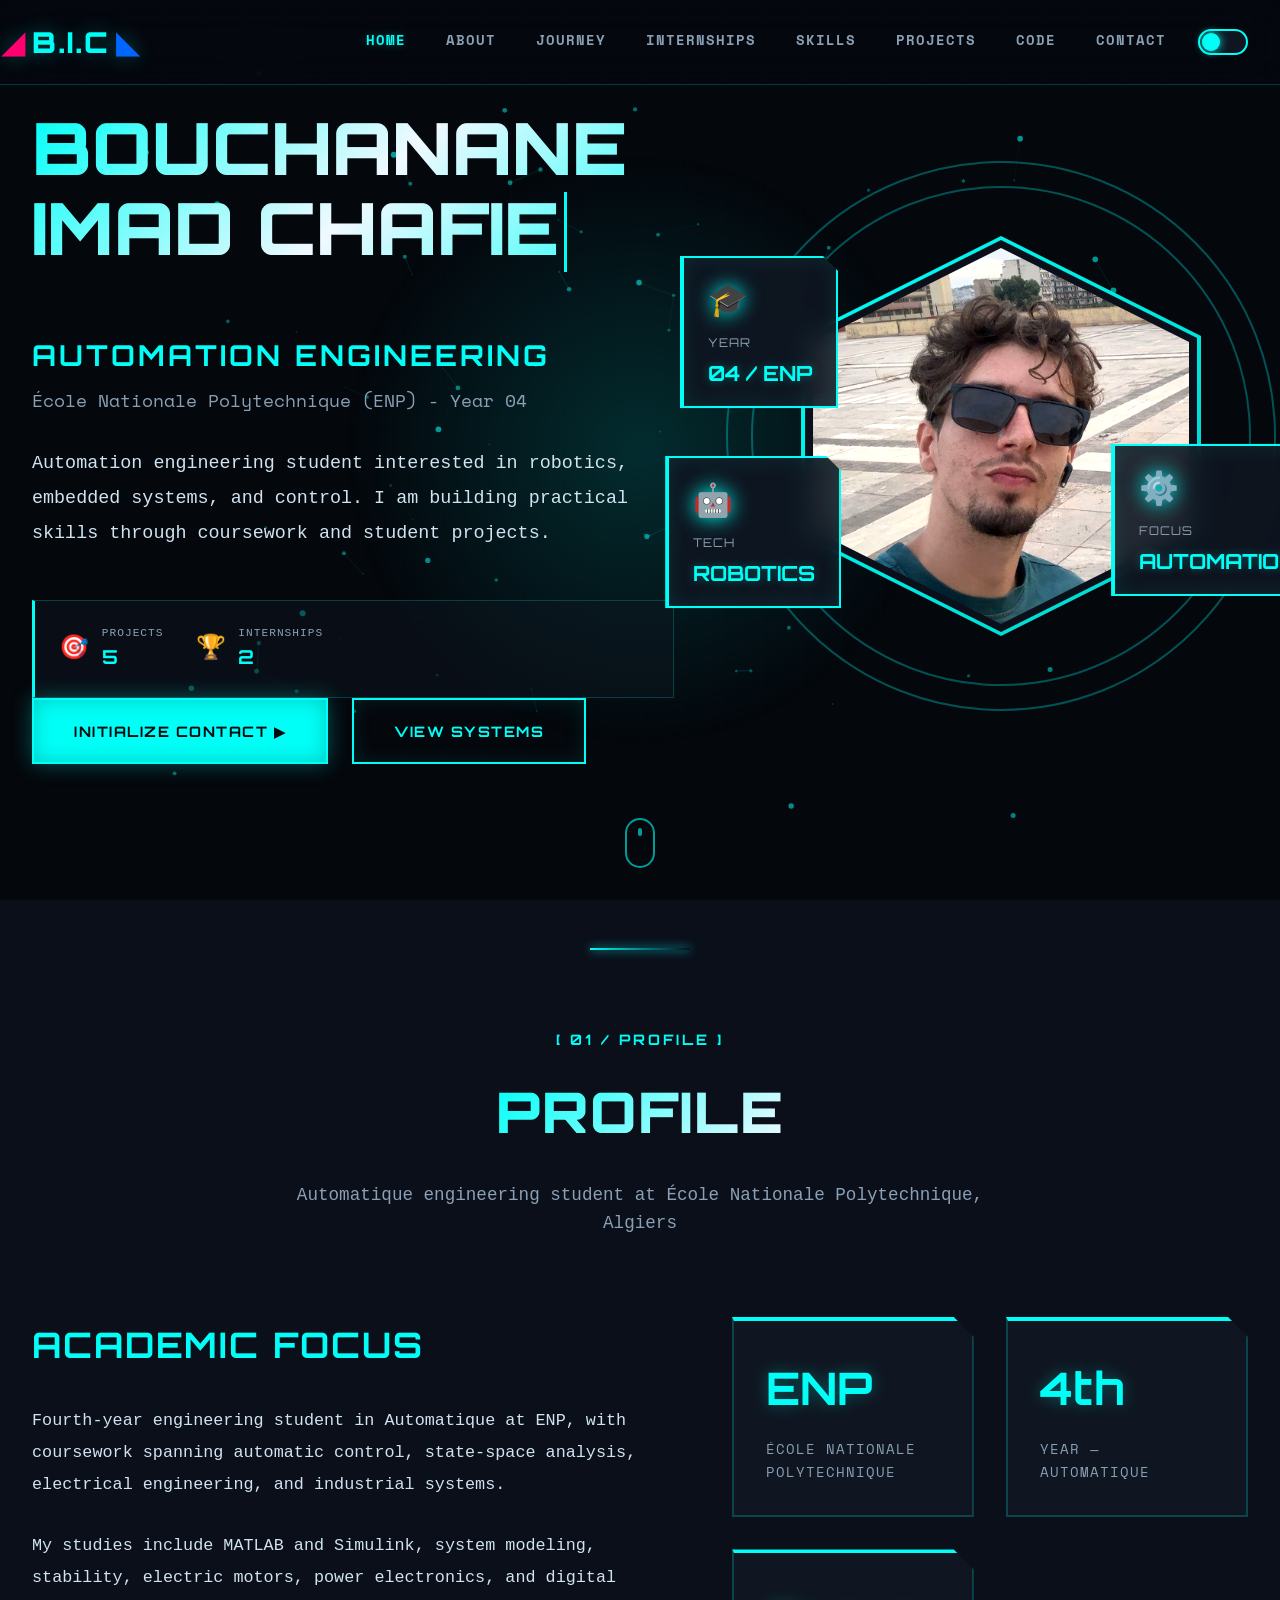
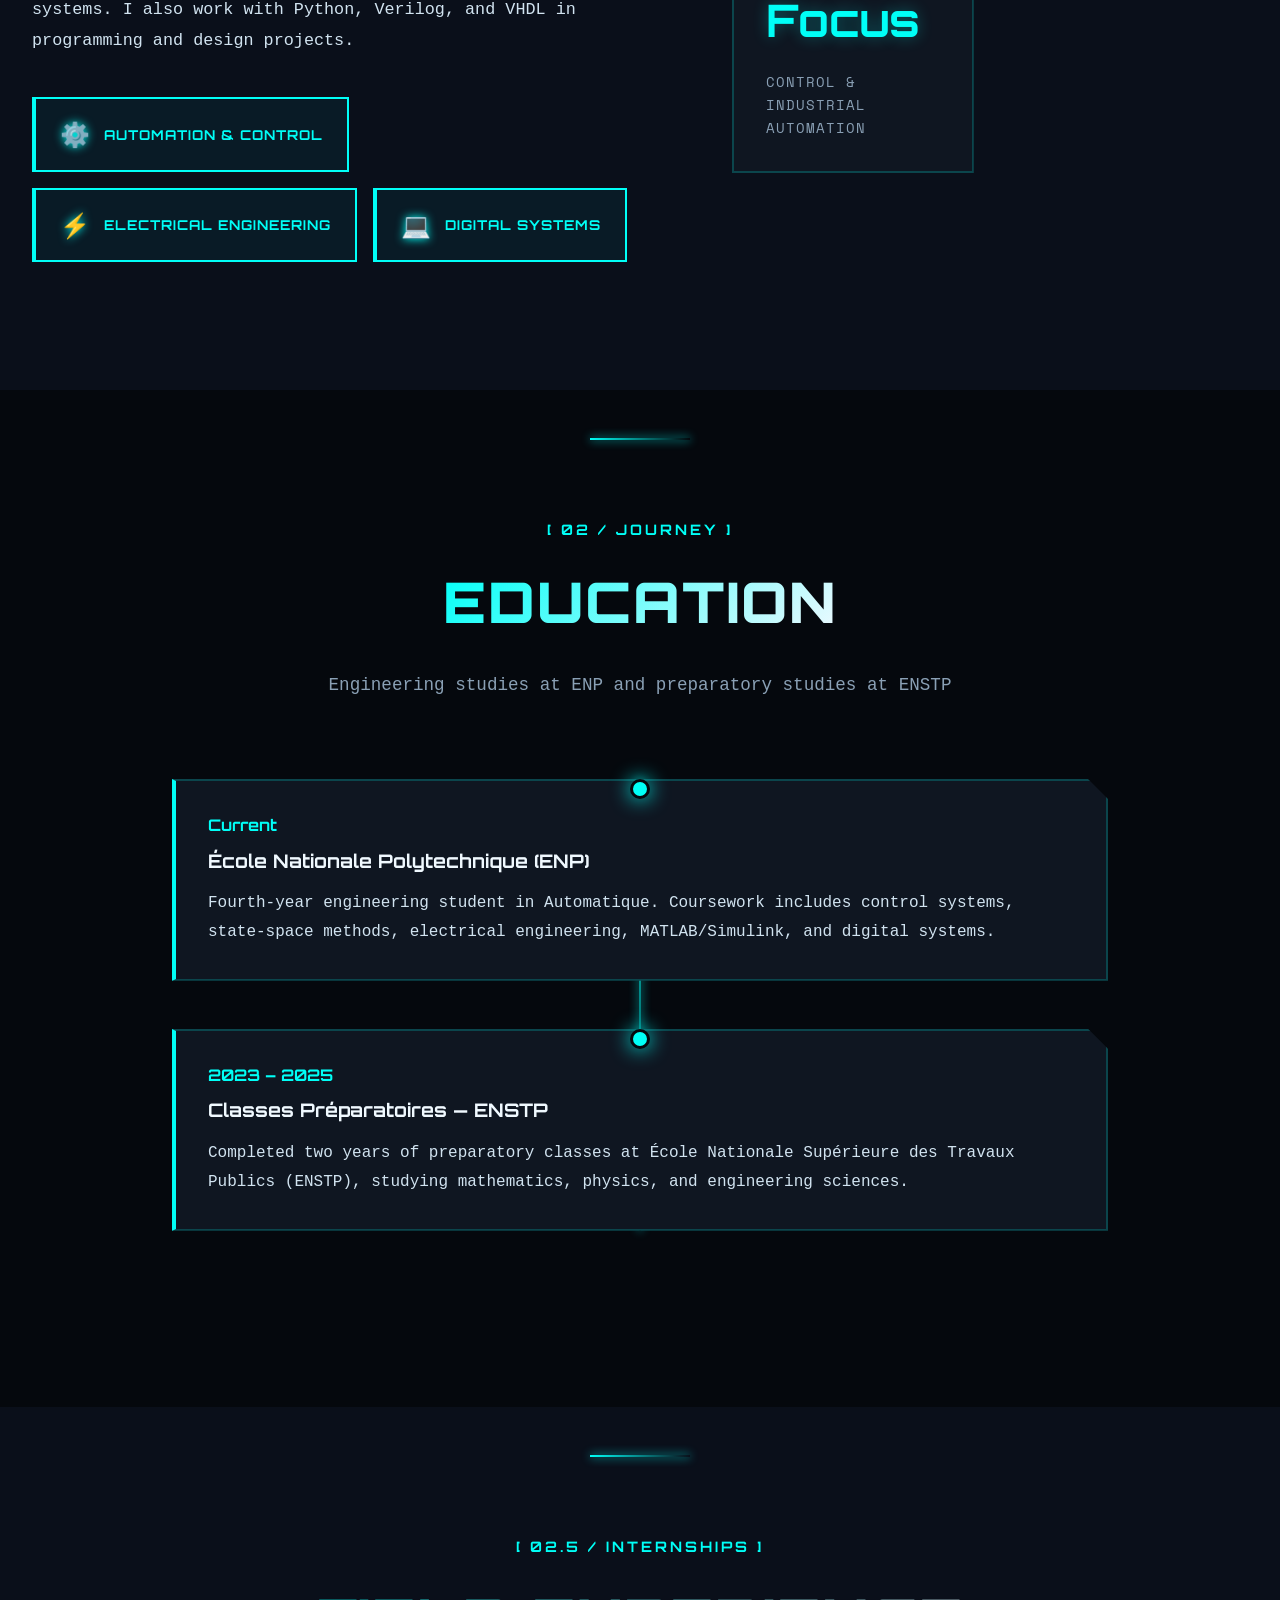
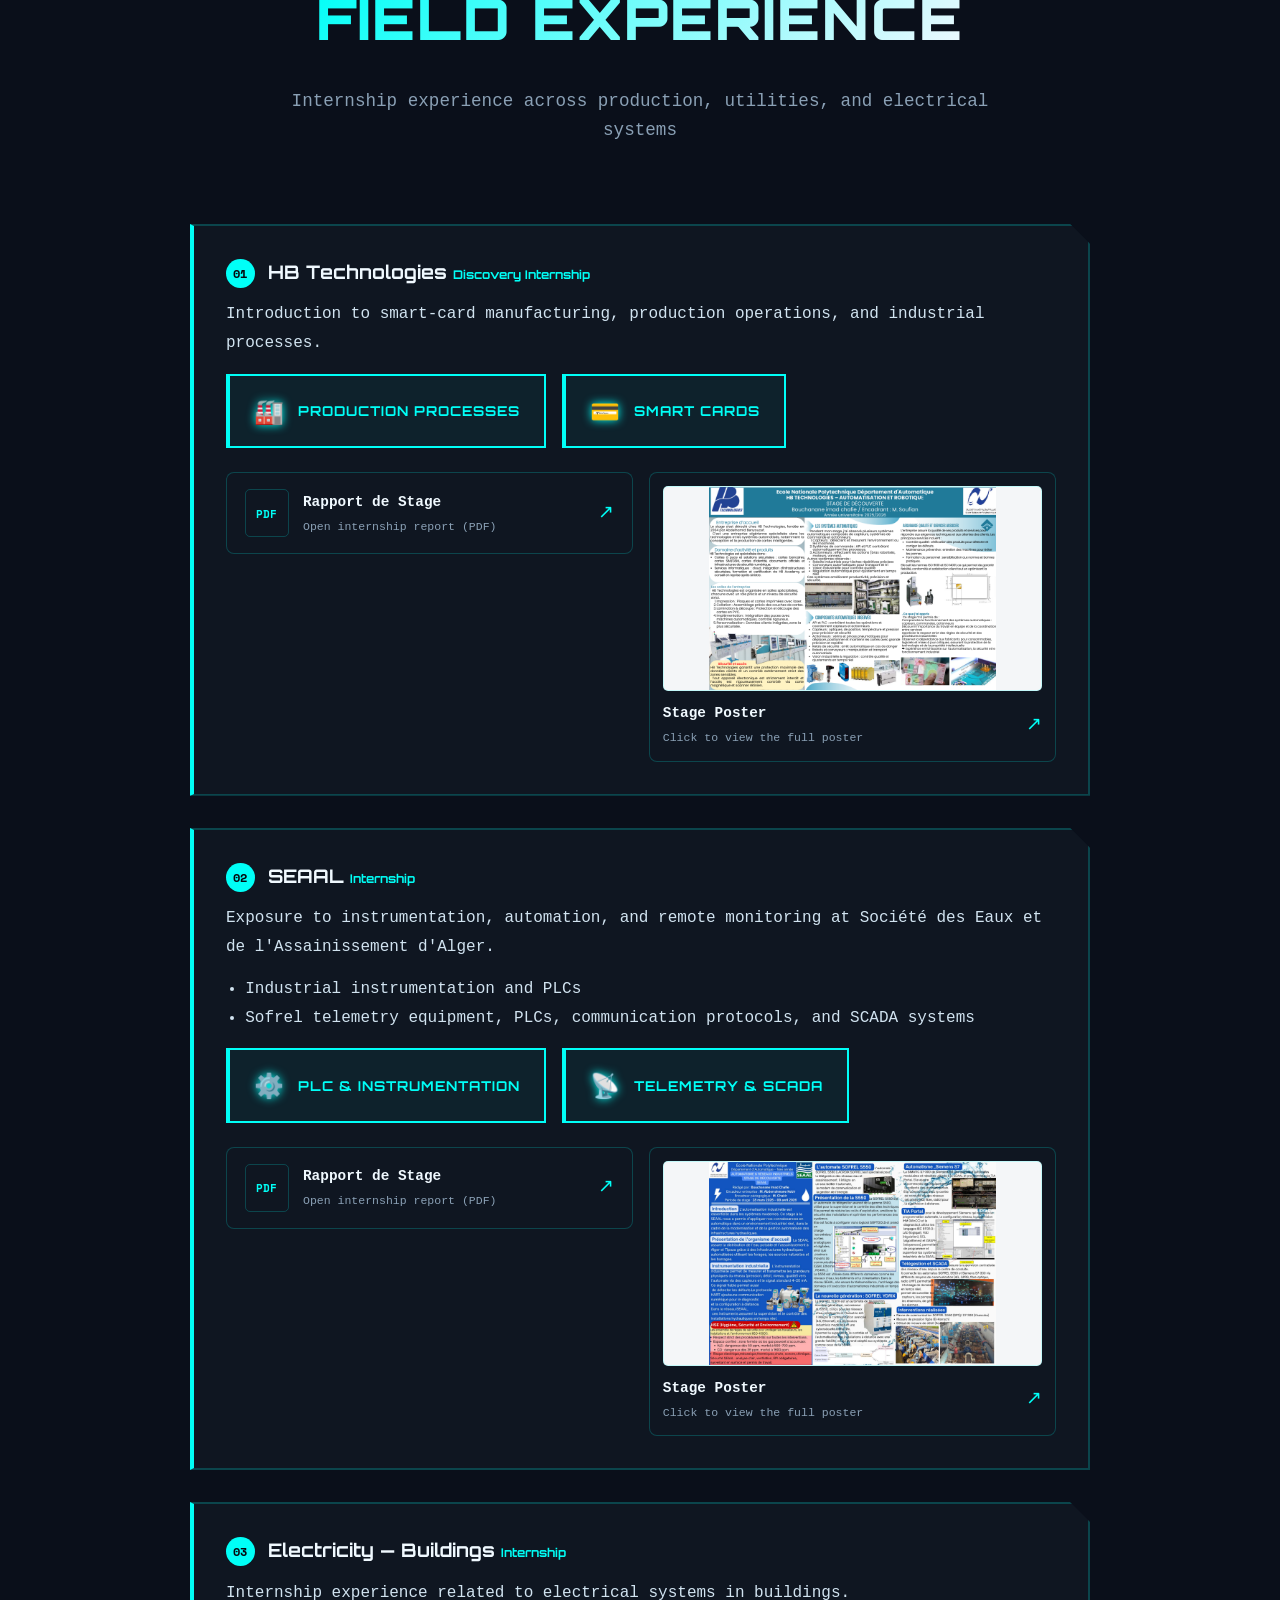
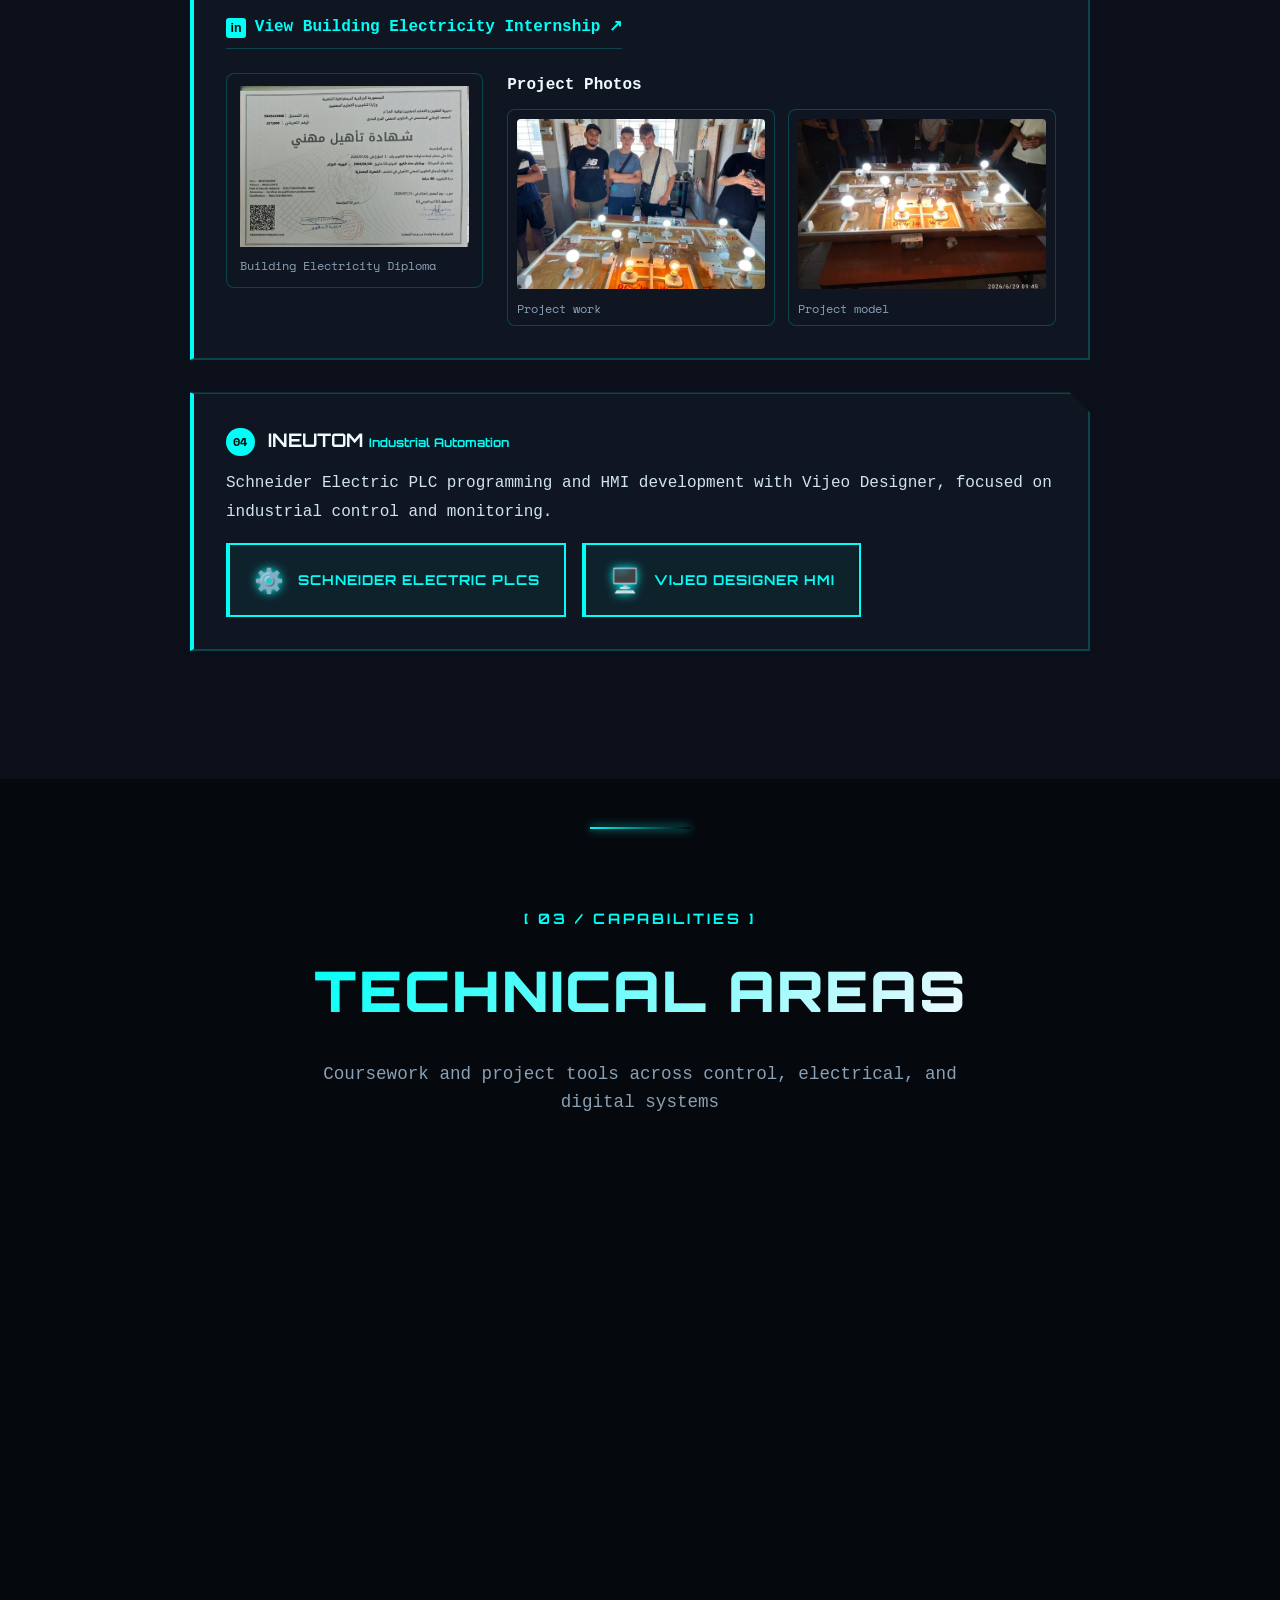
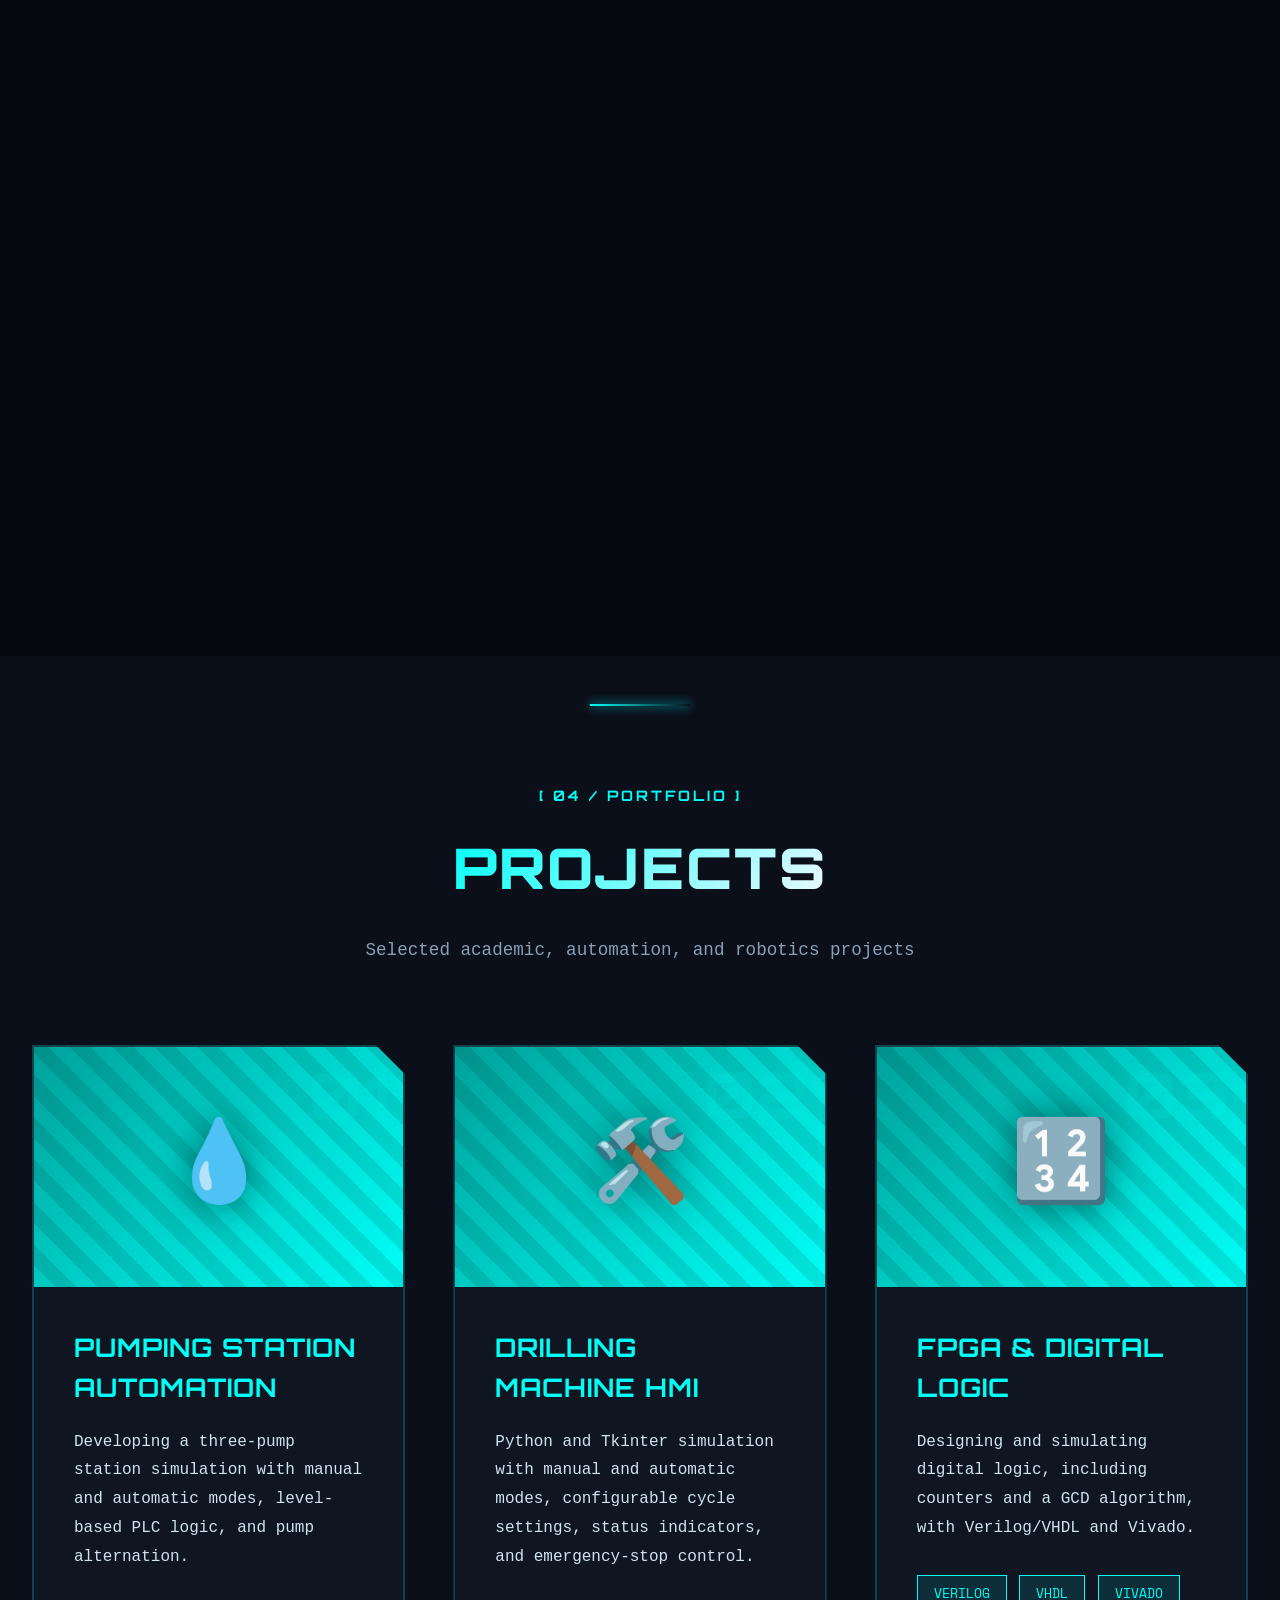
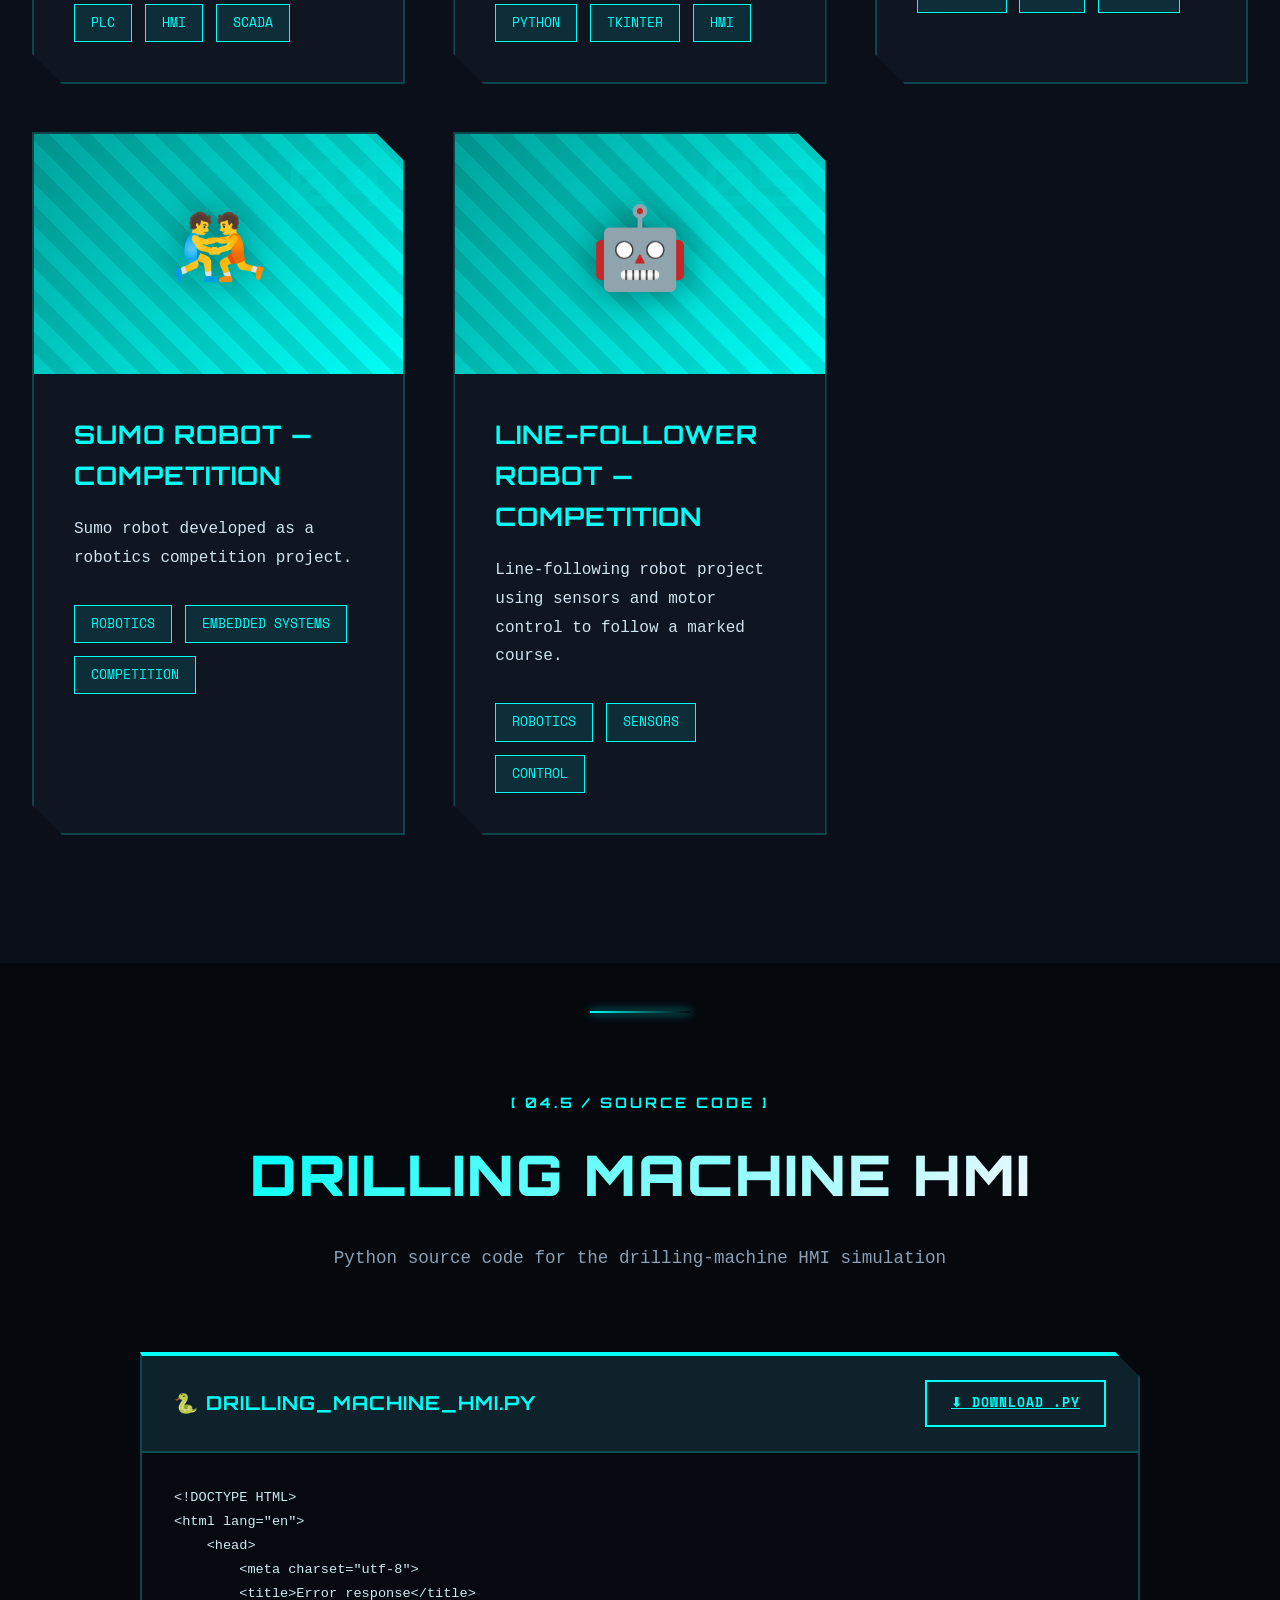
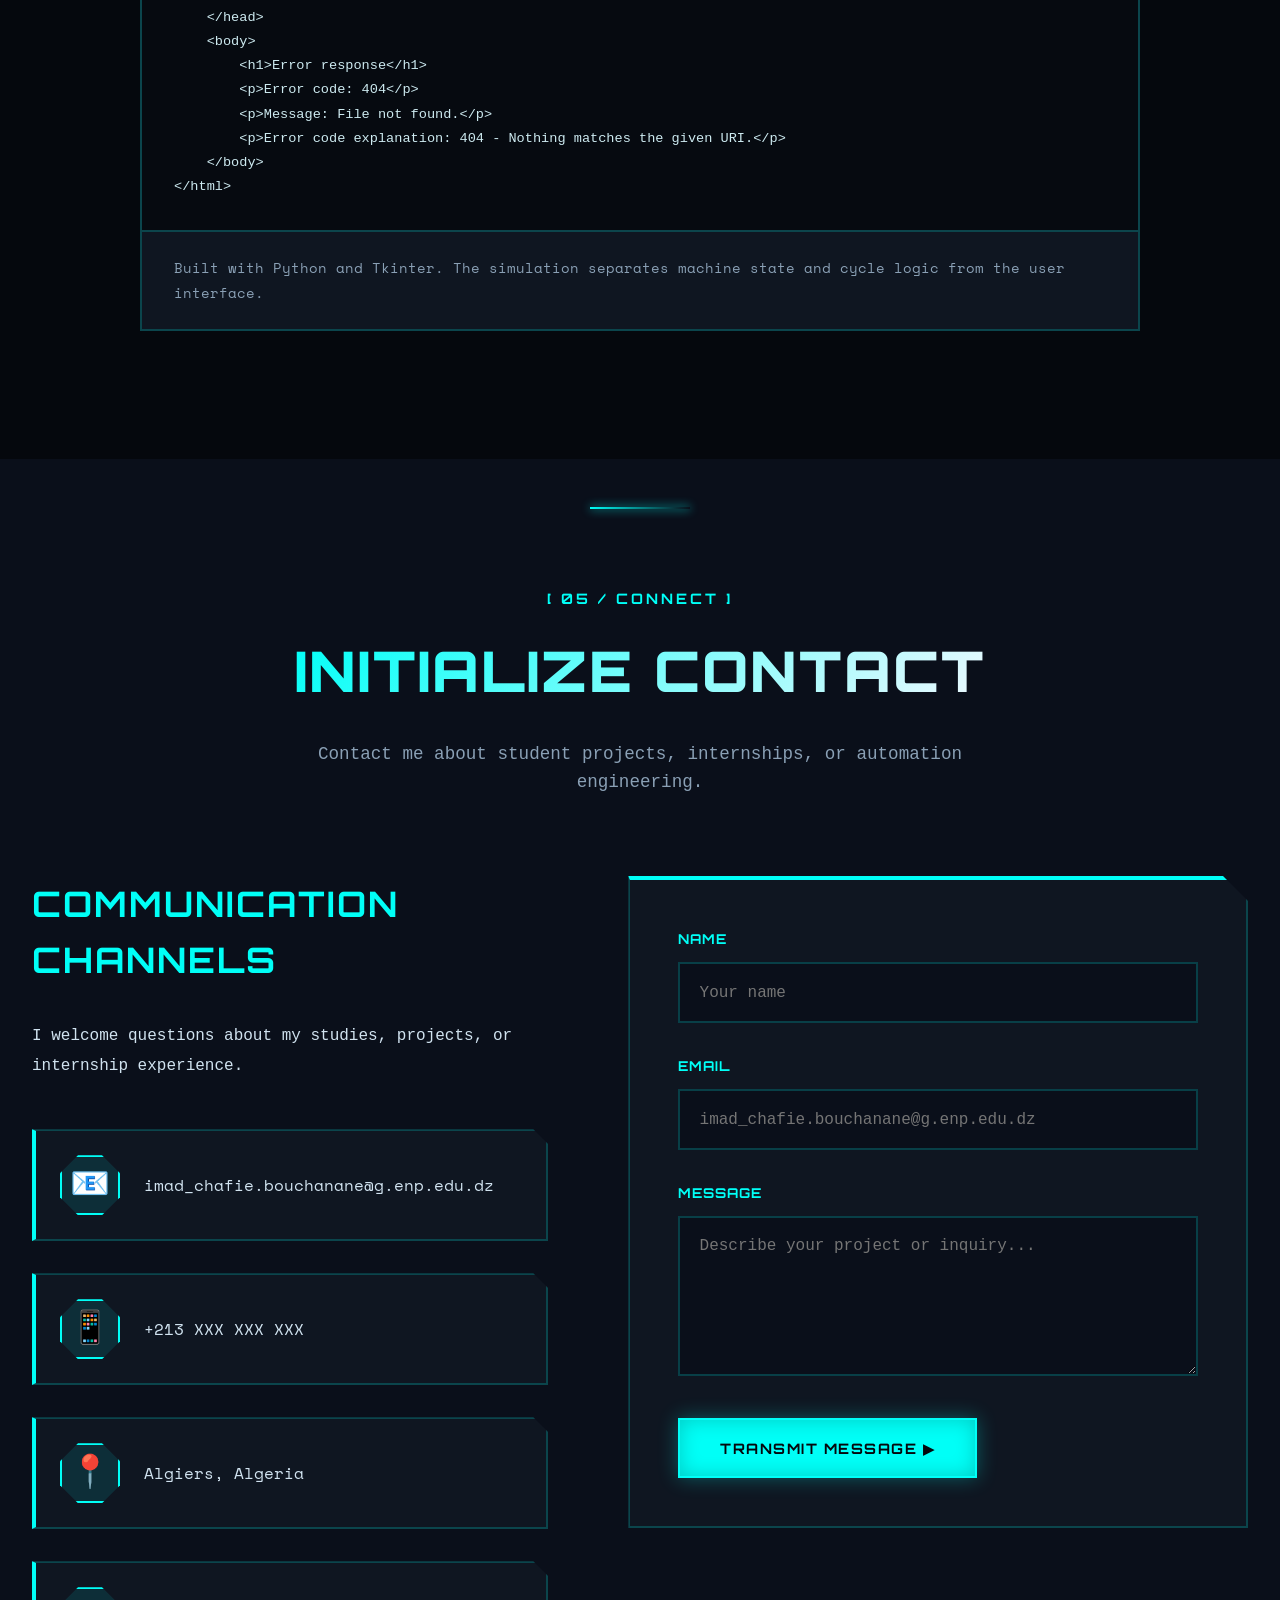
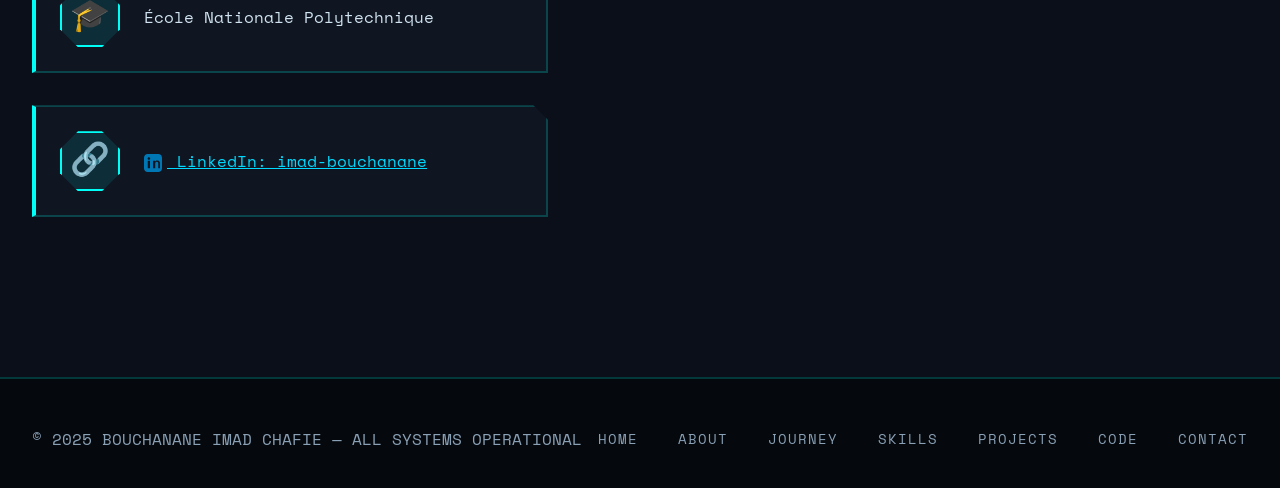
==== index.html @ 98d6c990 "Rename index.html.html to index.html" ====
<!DOCTYPE html>
<html lang="en">
<head>
    <meta charset="UTF-8">
    <meta name="viewport" content="width=device-width, initial-scale=1.0">
    <title>Bouchanane Imad Chafie | Automation Engineering Student</title>
    <link rel="preconnect" href="https://fonts.googleapis.com">
    <link rel="preconnect" href="https://fonts.gstatic.com" crossorigin>
    <link href="https://fonts.googleapis.com/css2?family=Orbitron:wght@400;500;600;700;800;900&family=Space+Mono:wght@400;700&family=Ubuntu+Mono:wght@400;700&display=swap" rel="stylesheet">
    <style>
        :root {
            --electric-cyan: #00fff7;
            --deep-cyan: #00d4cc;
            --dark-cyan: #00a19a;
            --neon-pink: #ff006e;
            --electric-blue: #0066ff;
            --bg-void: #05080d;
            --bg-deep: #0a0f1a;
            --bg-card: #0f1621;
            --bg-elevated: #141d2e;
            --text-bright: #f0f9ff;
            --text-normal: #d1e3f0;
            --text-dim: #8aa0b5;
            --border-glow: rgba(0, 255, 247, 0.2);
            --shadow-cyan: rgba(0, 255, 247, 0.3);
            --shadow-deep: rgba(0, 0, 0, 0.6);
        }

        [data-theme="light"] {
            --electric-cyan: #00a19a;
            --deep-cyan: #00d4cc;
            --dark-cyan: #006b66;
            --neon-pink: #cc0057;
            --electric-blue: #0052cc;
            --bg-void: #e8f4f8;
            --bg-deep: #d4e9f0;
            --bg-card: #ffffff;
            --bg-elevated: #f5fbfd;
            --text-bright: #0a0f1a;
            --text-normal: #1a2635;
            --text-dim: #4a5f75;
            --border-glow: rgba(0, 161, 154, 0.3);
            --shadow-cyan: rgba(0, 161, 154, 0.2);
            --shadow-deep: rgba(0, 0, 0, 0.1);
        }

        * {
            margin: 0;
            padding: 0;
            box-sizing: border-box;
        }

        body {
            font-family: 'Ubuntu Mono', monospace;
            background: var(--bg-void);
            color: var(--text-normal);
            line-height: 1.6;
            overflow-x: hidden;
            transition: background 0.3s ease, color 0.3s ease;
        }

        /* 3D Canvas Background */
        #particle-canvas {
            position: fixed;
            top: 0;
            left: 0;
            width: 100%;
            height: 100%;
            z-index: 0;
            pointer-events: none;
        }

        /* Animated technical grid background */
        body::before {
            content: '';
            position: fixed;
            top: 0;
            left: 0;
            width: 100%;
            height: 100%;
            background: 
                repeating-linear-gradient(90deg, rgba(0, 255, 247, 0.03) 0px, transparent 1px, transparent 40px),
                repeating-linear-gradient(0deg, rgba(0, 255, 247, 0.03) 0px, transparent 1px, transparent 40px);
            pointer-events: none;
            z-index: 0;
            animation: gridPulse 8s ease-in-out infinite;
        }

        @keyframes gridPulse {
            0%, 100% { opacity: 0.3; }
            50% { opacity: 0.6; }
        }

        /* Scan line removed for better user experience */

        /* Navigation */
        nav {
            position: fixed;
            top: 0;
            width: 100%;
            background: rgba(5, 8, 13, 0.85);
            backdrop-filter: blur(20px) saturate(180%);
            border-bottom: 1px solid var(--border-glow);
            z-index: 1000;
            padding: 0;
            transition: all 0.3s ease;
        }

        nav.scrolled {
            background: rgba(5, 8, 13, 0.95);
            box-shadow: 0 5px 30px var(--shadow-deep);
        }

        .nav-container {
            max-width: 1400px;
            margin: 0 auto;
            padding: 1.2rem 2rem;
            display: flex;
            justify-content: space-between;
            align-items: center;
        }

        .logo {
            font-family: 'Orbitron', sans-serif;
            font-size: 1.8rem;
            font-weight: 900;
            color: var(--electric-cyan);
            text-shadow: 0 0 20px var(--shadow-cyan);
            letter-spacing: 2px;
            position: relative;
            animation: logoGlow 2s ease-in-out infinite;
        }

        .logo::before {
            content: '◢';
            position: absolute;
            left: -30px;
            color: var(--neon-pink);
            animation: rotateSymbol 3s linear infinite;
        }

        .logo::after {
            content: '◣';
            position: absolute;
            right: -30px;
            color: var(--electric-blue);
            animation: rotateSymbol 3s linear infinite reverse;
        }

        @keyframes logoGlow {
            0%, 100% { text-shadow: 0 0 20px var(--shadow-cyan); }
            50% { text-shadow: 0 0 30px var(--shadow-cyan), 0 0 40px var(--shadow-cyan); }
        }

        @keyframes rotateSymbol {
            from { transform: rotate(0deg); }
            to { transform: rotate(360deg); }
        }

        .nav-right {
            display: flex;
            align-items: center;
            gap: 2rem;
        }

        nav ul {
            display: flex;
            gap: 2.5rem;
            list-style: none;
        }

        nav a {
            color: var(--text-dim);
            text-decoration: none;
            font-weight: 700;
            font-family: 'Space Mono', monospace;
            text-transform: uppercase;
            font-size: 0.85rem;
            letter-spacing: 1px;
            position: relative;
            transition: all 0.3s cubic-bezier(0.4, 0, 0.2, 1);
        }

        nav a::before {
            content: '▶';
            position: absolute;
            left: -20px;
            opacity: 0;
            color: var(--electric-cyan);
            transition: all 0.3s ease;
        }

        nav a::after {
            content: '';
            position: absolute;
            bottom: -8px;
            left: 0;
            width: 0;
            height: 2px;
            background: var(--electric-cyan);
            box-shadow: 0 0 10px var(--electric-cyan);
            transition: width 0.3s cubic-bezier(0.4, 0, 0.2, 1);
        }

        nav a:hover {
            color: var(--electric-cyan);
            text-shadow: 0 0 10px var(--shadow-cyan);
        }

        nav a:hover::before {
            opacity: 1;
            left: -15px;
        }

        nav a:hover::after {
            width: 100%;
        }

        /* Theme Toggle */
        .theme-toggle {
            width: 50px;
            height: 26px;
            background: var(--bg-card);
            border: 2px solid var(--electric-cyan);
            border-radius: 13px;
            position: relative;
            cursor: pointer;
            transition: all 0.3s ease;
        }

        .theme-toggle::before {
            content: '🌙';
            position: absolute;
            left: 3px;
            top: 50%;
            transform: translateY(-50%);
            font-size: 0.8rem;
            transition: all 0.3s ease;
        }

        [data-theme="light"] .theme-toggle::before {
            content: '☀️';
            left: calc(100% - 23px);
        }

        .theme-toggle-slider {
            position: absolute;
            width: 18px;
            height: 18px;
            background: var(--electric-cyan);
            border-radius: 50%;
            top: 2px;
            left: 2px;
            transition: all 0.3s ease;
            box-shadow: 0 0 10px var(--electric-cyan);
        }

        [data-theme="light"] .theme-toggle-slider {
            left: calc(100% - 22px);
        }

        .container {
            max-width: 1400px;
            margin: 0 auto;
            padding: 0 2rem;
            position: relative;
            z-index: 1;
        }

        /* Hero Section */
        .hero {
            min-height: 100vh;
            display: flex;
            align-items: center;
            position: relative;
            padding-top: 100px;
            overflow: hidden;
        }

        .hero::before {
            content: '';
            position: absolute;
            top: 50%;
            left: 50%;
            width: 600px;
            height: 600px;
            background: radial-gradient(circle, rgba(0, 255, 247, 0.15) 0%, transparent 70%);
            transform: translate(-50%, -50%);
            animation: energyPulse 4s ease-in-out infinite;
        }

        @keyframes energyPulse {
            0%, 100% { transform: translate(-50%, -50%) scale(1); opacity: 0.3; }
            50% { transform: translate(-50%, -50%) scale(1.2); opacity: 0.6; }
        }

        .hero-grid {
            display: grid;
            grid-template-columns: 1.3fr 1fr;
            gap: 5rem;
            align-items: center;
        }

        .hero-content h1 {
            font-family: 'Orbitron', sans-serif;
            font-size: 4.5rem;
            font-weight: 900;
            line-height: 1.1;
            margin-bottom: 1.5rem;
            background: linear-gradient(135deg, var(--electric-cyan) 0%, var(--text-bright) 50%, var(--electric-cyan) 100%);
            -webkit-background-clip: text;
            -webkit-text-fill-color: transparent;
            background-clip: text;
            animation: titleReveal 1s cubic-bezier(0.4, 0, 0.2, 1) forwards;
            opacity: 0;
            min-height: 200px;
        }

        @keyframes titleReveal {
            from { opacity: 0; transform: translateY(30px); }
            to { opacity: 1; transform: translateY(0); }
        }

        /* Typing cursor */
        .typing-cursor {
            display: inline-block;
            width: 3px;
            height: 1.1em;
            background: var(--electric-cyan);
            margin-left: 5px;
            animation: blink 0.7s infinite;
            vertical-align: text-bottom;
        }

        @keyframes blink {
            0%, 50% { opacity: 1; }
            51%, 100% { opacity: 0; }
        }

        .hero-role {
            font-family: 'Orbitron', sans-serif;
            font-size: 1.8rem;
            color: var(--electric-cyan);
            font-weight: 700;
            margin-bottom: 0.5rem;
            text-transform: uppercase;
            letter-spacing: 3px;
            animation: titleReveal 1s cubic-bezier(0.4, 0, 0.2, 1) 0.2s forwards;
            opacity: 0;
        }

        .hero-subtitle {
            font-family: 'Space Mono', monospace;
            font-size: 1.1rem;
            color: var(--text-dim);
            margin-bottom: 2rem;
            animation: titleReveal 1s cubic-bezier(0.4, 0, 0.2, 1) 0.4s forwards;
            opacity: 0;
        }

        .hero-description {
            font-size: 1.15rem;
            color: var(--text-normal);
            margin-bottom: 3rem;
            line-height: 1.9;
            animation: titleReveal 1s cubic-bezier(0.4, 0, 0.2, 1) 0.6s forwards;
            opacity: 0;
        }

        .hero-cta {
            display: flex;
            gap: 1.5rem;
            flex-wrap: wrap;
            animation: titleReveal 1s cubic-bezier(0.4, 0, 0.2, 1) 0.8s forwards;
            opacity: 0;
        }

        .btn {
            padding: 1.2rem 2.5rem;
            border-radius: 0;
            text-decoration: none;
            font-weight: 700;
            font-family: 'Orbitron', sans-serif;
            text-transform: uppercase;
            letter-spacing: 1.5px;
            transition: all 0.3s cubic-bezier(0.4, 0, 0.2, 1);
            display: inline-flex;
            align-items: center;
            gap: 0.8rem;
            position: relative;
            overflow: hidden;
            font-size: 0.9rem;
            cursor: pointer;
            border: none;
        }

        .btn::before {
            content: '';
            position: absolute;
            top: 0;
            left: -100%;
            width: 100%;
            height: 100%;
            background: linear-gradient(90deg, transparent, rgba(255, 255, 255, 0.3), transparent);
            transition: left 0.5s ease;
        }

        .btn:hover::before {
            left: 100%;
        }

        .btn-primary {
            background: var(--electric-cyan);
            color: var(--bg-void);
            border: 2px solid var(--electric-cyan);
            box-shadow: 0 0 20px var(--shadow-cyan), inset 0 0 20px rgba(0, 0, 0, 0.2);
        }

        .btn-primary:hover {
            transform: translateY(-3px);
            box-shadow: 0 10px 40px var(--shadow-cyan), inset 0 0 20px rgba(0, 0, 0, 0.2);
            background: var(--text-bright);
        }

        .btn-secondary {
            background: transparent;
            color: var(--electric-cyan);
            border: 2px solid var(--electric-cyan);
            box-shadow: inset 0 0 20px rgba(0, 255, 247, 0.1);
        }

        .btn-secondary:hover {
            background: var(--electric-cyan);
            color: var(--bg-void);
            box-shadow: 0 10px 40px var(--shadow-cyan);
            transform: translateY(-3px);
        }

        /* Hero Visual */
        .hero-visual {
            position: relative;
            display: flex;
            justify-content: center;
            align-items: center;
        }

        .hero-image-container {
            position: relative;
            width: 400px;
            height: 400px;
            animation: titleReveal 1s cubic-bezier(0.4, 0, 0.2, 1) 1s forwards;
            opacity: 0;
        }

        /* Hexagonal frame */
        .hex-frame {
            position: absolute;
            width: 100%;
            height: 100%;
            clip-path: polygon(50% 0%, 100% 25%, 100% 75%, 50% 100%, 0% 75%, 0% 25%);
            background: linear-gradient(135deg, var(--electric-cyan), var(--deep-cyan));
            animation: hexRotate 20s linear infinite;
        }

        @keyframes hexRotate {
            from { transform: rotate(0deg); }
            to { transform: rotate(360deg); }
        }

        .hex-frame-inner {
            position: absolute;
            inset: 4px;
            clip-path: polygon(50% 0%, 100% 25%, 100% 75%, 50% 100%, 0% 75%, 0% 25%);
            background: var(--bg-deep);
        }

        .hero-image-wrapper {
            position: absolute;
            inset: 12px;
            clip-path: polygon(50% 0%, 100% 25%, 100% 75%, 50% 100%, 0% 75%, 0% 25%);
            overflow: hidden;
        }

        .hero-image {
            width: 100%;
            height: 100%;
            object-fit: cover;
            filter: brightness(1.1) contrast(1.1);
        }

        /* Energy rings */
        .energy-ring {
            position: absolute;
            border: 2px solid var(--electric-cyan);
            border-radius: 50%;
            opacity: 0.3;
            animation: ringPulse 3s ease-in-out infinite;
        }

        .energy-ring:nth-child(1) {
            width: 450px;
            height: 450px;
            top: 50%;
            left: 50%;
            transform: translate(-50%, -50%);
        }

        .energy-ring:nth-child(2) {
            width: 500px;
            height: 500px;
            top: 50%;
            left: 50%;
            transform: translate(-50%, -50%);
            animation-delay: 1s;
        }

        .energy-ring:nth-child(3) {
            width: 550px;
            height: 550px;
            top: 50%;
            left: 50%;
            transform: translate(-50%, -50%);
            animation-delay: 2s;
        }

        @keyframes ringPulse {
            0%, 100% { opacity: 0; transform: translate(-50%, -50%) scale(0.9); }
            50% { opacity: 0.4; transform: translate(-50%, -50%) scale(1); }
        }

        /* Data cards */
        .data-card {
            position: absolute;
            background: rgba(15, 22, 33, 0.9);
            backdrop-filter: blur(10px);
            padding: 1rem 1.5rem;
            border: 2px solid var(--electric-cyan);
            border-left: 4px solid var(--electric-cyan);
            box-shadow: 0 0 20px var(--shadow-cyan), inset 0 0 20px rgba(0, 255, 247, 0.1);
            clip-path: polygon(0 0, calc(100% - 15px) 0, 100% 15px, 100% 100%, 0 100%);
            animation: dataFloat 4s ease-in-out infinite;
            font-family: 'Orbitron', sans-serif;
        }

        .data-card:nth-child(5) {
            top: 5%;
            left: -15%;
            animation-delay: 0s;
        }

        .data-card:nth-child(6) {
            bottom: 10%;
            right: -15%;
            animation-delay: 1.5s;
        }

        .data-card:nth-child(7) {
            top: 55%;
            left: -18%;
            animation-delay: 3s;
        }

        @keyframes dataFloat {
            0%, 100% { transform: translateY(0) rotate(0deg); }
            50% { transform: translateY(-15px) rotate(1deg); }
        }

        .data-icon {
            font-size: 2rem;
            margin-bottom: 0.5rem;
            display: block;
            filter: drop-shadow(0 0 10px var(--electric-cyan));
        }

        .data-label {
            font-size: 0.75rem;
            color: var(--text-dim);
            text-transform: uppercase;
            letter-spacing: 1px;
            margin-bottom: 0.3rem;
        }

        .data-value {
            font-size: 1.3rem;
            font-weight: 700;
            color: var(--electric-cyan);
            text-shadow: 0 0 10px var(--shadow-cyan);
        }

        /* Live Stats */
        .live-stats {
            display: flex;
            gap: 2rem;
            margin-top: 2rem;
            padding: 1.5rem;
            background: rgba(15, 22, 33, 0.5);
            border: 1px solid var(--border-glow);
            border-left: 3px solid var(--electric-cyan);
        }

        .stat-item {
            display: flex;
            align-items: center;
            gap: 0.8rem;
        }

        .stat-icon {
            font-size: 1.5rem;
        }

        .stat-info {
            display: flex;
            flex-direction: column;
        }

        .stat-label {
            font-size: 0.7rem;
            color: var(--text-dim);
            text-transform: uppercase;
            letter-spacing: 1px;
        }

        .stat-number {
            font-family: 'Orbitron', sans-serif;
            font-size: 1.2rem;
            font-weight: 700;
            color: var(--electric-cyan);
        }

        /* Sections */
        section {
            padding: 8rem 0;
            position: relative;
        }

        section:nth-child(even) {
            background: var(--bg-deep);
        }

        .section-accent {
            position: absolute;
            width: 100px;
            height: 2px;
            background: linear-gradient(90deg, var(--electric-cyan), transparent);
            box-shadow: 0 0 10px var(--electric-cyan);
        }

        .section-accent-top {
            top: 3rem;
            left: 50%;
            transform: translateX(-50%);
        }

        .section-header {
            text-align: center;
            margin-bottom: 5rem;
            position: relative;
        }

        .section-number {
            font-family: 'Orbitron', sans-serif;
            font-size: 0.9rem;
            color: var(--electric-cyan);
            text-transform: uppercase;
            letter-spacing: 3px;
            font-weight: 700;
            margin-bottom: 1rem;
            display: block;
        }

        .section-title {
            font-family: 'Orbitron', sans-serif;
            font-size: 3.5rem;
            font-weight: 900;
            margin-bottom: 1.5rem;
            color: var(--text-bright);
            text-transform: uppercase;
            letter-spacing: 2px;
        }

        .section-title-gradient {
            background: linear-gradient(135deg, var(--electric-cyan) 0%, var(--text-bright) 100%);
            -webkit-background-clip: text;
            -webkit-text-fill-color: transparent;
            background-clip: text;
        }

        .section-description {
            font-size: 1.1rem;
            color: var(--text-dim);
            max-width: 700px;
            margin: 0 auto;
        }

        /* Timeline Section */
        .timeline {
            position: relative;
            max-width: 1000px;
            margin: 0 auto;
        }

        .timeline::before {
            content: '';
            position: absolute;
            left: 50%;
            transform: translateX(-50%);
            width: 2px;
            height: 100%;
            background: linear-gradient(180deg, var(--electric-cyan), transparent);
            box-shadow: 0 0 10px var(--electric-cyan);
        }

        .timeline-item {
            display: flex;
            margin-bottom: 3rem;
            position: relative;
        }

        .timeline-item:nth-child(odd) {
            flex-direction: row-reverse;
        }

        .timeline-content {
            flex: 1;
            padding: 2rem;
            background: var(--bg-card);
            border: 2px solid var(--border-glow);
            border-left: 4px solid var(--electric-cyan);
            margin: 0 2rem;
            clip-path: polygon(0 0, calc(100% - 20px) 0, 100% 20px, 100% 100%, 0 100%);
            transition: all 0.3s ease;
        }

        .timeline-content:hover {
            transform: translateY(-5px);
            box-shadow: 0 10px 30px var(--shadow-deep), 0 0 30px var(--shadow-cyan);
            border-color: var(--electric-cyan);
        }

        .timeline-date {
            font-family: 'Orbitron', sans-serif;
            color: var(--electric-cyan);
            font-weight: 700;
            margin-bottom: 0.5rem;
        }

        .timeline-content h3 {
            font-family: 'Orbitron', sans-serif;
            color: var(--text-bright);
            margin-bottom: 0.8rem;
        }

        .timeline-content p {
            color: var(--text-normal);
            line-height: 1.8;
        }

        .timeline-marker {
            position: absolute;
            left: 50%;
            transform: translateX(-50%);
            width: 20px;
            height: 20px;
            background: var(--electric-cyan);
            border: 3px solid var(--bg-void);
            border-radius: 50%;
            box-shadow: 0 0 20px var(--electric-cyan);
            z-index: 2;
        }

        /* About Section */
        .about-grid {
            display: grid;
            grid-template-columns: 1.2fr 1fr;
            gap: 5rem;
            align-items: start;
        }

        .about-content {
            position: relative;
        }

        .about-content h3 {
            font-family: 'Orbitron', sans-serif;
            font-size: 2.2rem;
            margin-bottom: 2rem;
            color: var(--electric-cyan);
            text-transform: uppercase;
            letter-spacing: 2px;
        }

        .about-content p {
            color: var(--text-normal);
            margin-bottom: 1.8rem;
            line-height: 1.9;
            font-size: 1.05rem;
        }

        .tech-tags {
            display: flex;
            flex-wrap: wrap;
            gap: 1rem;
            margin-top: 2.5rem;
        }

        .tech-tag {
            padding: 1rem 1.5rem;
            background: rgba(0, 255, 247, 0.05);
            border: 2px solid var(--electric-cyan);
            border-left: 4px solid var(--electric-cyan);
            font-family: 'Orbitron', sans-serif;
            font-weight: 700;
            color: var(--electric-cyan);
            text-transform: uppercase;
            letter-spacing: 1px;
            font-size: 0.85rem;
            display: flex;
            align-items: center;
            gap: 0.8rem;
            transition: all 0.3s ease;
            position: relative;
            overflow: hidden;
        }

        .tech-tag::before {
            content: '';
            position: absolute;
            top: 0;
            left: -100%;
            width: 100%;
            height: 100%;
            background: linear-gradient(90deg, transparent, rgba(0, 255, 247, 0.2), transparent);
            transition: left 0.5s ease;
        }

        .tech-tag:hover::before {
            left: 100%;
        }

        .tech-tag:hover {
            transform: translateX(5px);
            box-shadow: 0 0 20px var(--shadow-cyan);
        }

        .tech-tag-icon {
            font-size: 1.5rem;
            filter: drop-shadow(0 0 5px var(--electric-cyan));
        }

        .stats-grid {
            display: grid;
            grid-template-columns: 1fr 1fr;
            gap: 2rem;
        }

        .stat-box {
            background: var(--bg-card);
            padding: 2rem;
            border: 2px solid var(--border-glow);
            border-top: 4px solid var(--electric-cyan);
            position: relative;
            transition: all 0.3s ease;
            clip-path: polygon(0 0, calc(100% - 20px) 0, 100% 20px, 100% 100%, 0 100%);
        }

        .stat-box::before {
            content: '';
            position: absolute;
            inset: 0;
            background: linear-gradient(135deg, rgba(0, 255, 247, 0.1) 0%, transparent 100%);
            opacity: 0;
            transition: opacity 0.3s ease;
        }

        .stat-box:hover::before {
            opacity: 1;
        }

        .stat-box:hover {
            transform: translateY(-8px);
            border-color: var(--electric-cyan);
            box-shadow: 0 15px 40px var(--shadow-deep), 0 0 30px var(--shadow-cyan);
        }

        .stat-box h4 {
            font-family: 'Orbitron', sans-serif;
            font-size: 2.8rem;
            color: var(--electric-cyan);
            margin-bottom: 0.8rem;
            text-shadow: 0 0 15px var(--shadow-cyan);
        }

        .stat-box p {
            color: var(--text-dim);
            margin: 0;
            font-family: 'Space Mono', monospace;
            text-transform: uppercase;
            letter-spacing: 1px;
            font-size: 0.9rem;
        }

        /* Skills Section */
        .skills-grid {
            display: grid;
            grid-template-columns: repeat(auto-fit, minmax(300px, 1fr));
            gap: 2.5rem;
        }

        .skill-card {
            background: var(--bg-card);
            padding: 2.5rem;
            border: 2px solid var(--border-glow);
            border-left: 4px solid var(--electric-cyan);
            transition: all 0.4s cubic-bezier(0.4, 0, 0.2, 1);
            position: relative;
            overflow: hidden;
            clip-path: polygon(0 0, calc(100% - 25px) 0, 100% 25px, 100% 100%, 0 100%);
        }

        .skill-card::before {
            content: '';
            position: absolute;
            top: -50%;
            right: -50%;
            width: 200%;
            height: 200%;
            background: radial-gradient(circle, rgba(0, 255, 247, 0.15) 0%, transparent 70%);
            opacity: 0;
            transition: opacity 0.4s ease;
        }

        .skill-card:hover::before {
            opacity: 1;
        }

        .skill-card::after {
            content: '';
            position: absolute;
            top: 0;
            right: 0;
            width: 0;
            height: 0;
            border-style: solid;
            border-width: 0 25px 25px 0;
            border-color: transparent var(--electric-cyan) transparent transparent;
            opacity: 0;
            transition: opacity 0.4s ease;
        }

        .skill-card:hover::after {
            opacity: 1;
        }

        .skill-card:hover {
            transform: translateY(-10px);
            border-color: var(--electric-cyan);
            box-shadow: 0 20px 50px var(--shadow-deep), 0 0 40px var(--shadow-cyan);
        }

        .skill-icon {
            font-size: 3.5rem;
            margin-bottom: 1.5rem;
            display: block;
            filter: drop-shadow(0 0 15px var(--electric-cyan));
        }

        .skill-card h3 {
            font-family: 'Orbitron', sans-serif;
            font-size: 1.6rem;
            margin-bottom: 1.2rem;
            color: var(--electric-cyan);
            text-transform: uppercase;
            letter-spacing: 1px;
        }

        .skill-card p {
            color: var(--text-normal);
            margin-bottom: 2rem;
            line-height: 1.8;
        }

        /* Skill Progress Bars */
        .skill-progress {
            margin-top: 1.5rem;
        }

        .progress-item {
            margin-bottom: 1.5rem;
        }

        .progress-header {
            display: flex;
            justify-content: space-between;
            margin-bottom: 0.5rem;
            font-family: 'Space Mono', monospace;
            font-size: 0.85rem;
        }

        .progress-name {
            color: var(--text-normal);
        }

        .progress-value {
            color: var(--electric-cyan);
            font-weight: 700;
        }

        .progress-bar {
            width: 100%;
            height: 8px;
            background: rgba(0, 255, 247, 0.1);
            border: 1px solid var(--border-glow);
            position: relative;
            overflow: hidden;
        }

        .progress-fill {
            height: 100%;
            background: linear-gradient(90deg, var(--electric-cyan), var(--deep-cyan));
            box-shadow: 0 0 10px var(--electric-cyan);
            transition: width 1s ease-out;
            width: 0;
        }

        .skill-tags {
            display: flex;
            flex-wrap: wrap;
            gap: 0.8rem;
        }

        .skill-tag {
            padding: 0.6rem 1.2rem;
            background: rgba(0, 255, 247, 0.1);
            border: 1px solid var(--electric-cyan);
            font-family: 'Space Mono', monospace;
            font-size: 0.85rem;
            color: var(--electric-cyan);
            transition: all 0.3s ease;
        }

        .skill-tag:hover {
            background: var(--electric-cyan);
            color: var(--bg-void);
            box-shadow: 0 0 15px var(--shadow-cyan);
        }

        /* Projects Section */
        .projects-grid {
            display: grid;
            grid-template-columns: repeat(auto-fit, minmax(360px, 1fr));
            gap: 3rem;
        }

        .project-card {
            background: var(--bg-card);
            border: 2px solid var(--border-glow);
            overflow: hidden;
            transition: all 0.4s cubic-bezier(0.4, 0, 0.2, 1);
            position: relative;
            clip-path: polygon(0 0, calc(100% - 30px) 0, 100% 30px, 100% 100%, 30px 100%, 0 calc(100% - 30px));
            cursor: pointer;
        }

        .project-card:hover {
            transform: translateY(-12px);
            box-shadow: 0 25px 60px var(--shadow-deep), 0 0 50px var(--shadow-cyan);
            border-color: var(--electric-cyan);
        }

        .project-number {
            position: absolute;
            top: 1rem;
            right: 1rem;
            font-family: 'Orbitron', sans-serif;
            font-size: 4rem;
            font-weight: 900;
            color: rgba(0, 255, 247, 0.1);
            z-index: 1;
            line-height: 1;
        }

        .project-image {
            height: 240px;
            background: linear-gradient(135deg, var(--dark-cyan), var(--deep-cyan), var(--electric-cyan));
            display: flex;
            align-items: center;
            justify-content: center;
            position: relative;
            overflow: hidden;
        }

        .project-image::before {
            content: '';
            position: absolute;
            inset: 0;
            background: 
                repeating-linear-gradient(
                    45deg,
                    transparent,
                    transparent 15px,
                    rgba(0, 0, 0, 0.1) 15px,
                    rgba(0, 0, 0, 0.1) 30px
                );
            animation: projectStripes 20s linear infinite;
        }

        @keyframes projectStripes {
            from { transform: translateX(0); }
            to { transform: translateX(30px); }
        }

        .project-image-icon {
            font-size: 5rem;
            filter: drop-shadow(0 0 20px rgba(0, 0, 0, 0.5));
            z-index: 1;
        }

        .project-content {
            padding: 2.5rem;
        }

        .project-title {
            font-family: 'Orbitron', sans-serif;
            font-size: 1.6rem;
            margin-bottom: 1.2rem;
            color: var(--electric-cyan);
            text-transform: uppercase;
            letter-spacing: 1px;
        }

        .project-description {
            color: var(--text-normal);
            margin-bottom: 2rem;
            line-height: 1.8;
        }

        .project-tags {
            display: flex;
            flex-wrap: wrap;
            gap: 0.8rem;
        }

        .project-tag {
            padding: 0.5rem 1rem;
            background: rgba(0, 255, 247, 0.1);
            border: 1px solid var(--electric-cyan);
            font-family: 'Space Mono', monospace;
            font-size: 0.8rem;
            color: var(--electric-cyan);
            text-transform: uppercase;
        }

        /* Project Modal */
        .modal {
            display: none;
            position: fixed;
            inset: 0;
            background: rgba(0, 0, 0, 0.9);
            z-index: 10000;
            padding: 2rem;
            overflow-y: auto;
            backdrop-filter: blur(10px);
        }

        .modal.active {
            display: flex;
            align-items: center;
            justify-content: center;
            animation: modalFadeIn 0.3s ease;
        }

        @keyframes modalFadeIn {
            from { opacity: 0; }
            to { opacity: 1; }
        }

        .modal-content {
            background: var(--bg-card);
            border: 2px solid var(--electric-cyan);
            max-width: 900px;
            width: 100%;
            clip-path: polygon(0 0, calc(100% - 40px) 0, 100% 40px, 100% 100%, 40px 100%, 0 calc(100% - 40px));
            position: relative;
            animation: modalSlideIn 0.3s ease;
        }

        @keyframes modalSlideIn {
            from { transform: translateY(50px); opacity: 0; }
            to { transform: translateY(0); opacity: 1; }
        }

        .modal-close {
            position: absolute;
            top: 1.5rem;
            right: 1.5rem;
            background: transparent;
            border: 2px solid var(--electric-cyan);
            color: var(--electric-cyan);
            width: 40px;
            height: 40px;
            display: flex;
            align-items: center;
            justify-content: center;
            cursor: pointer;
            font-size: 1.5rem;
            transition: all 0.3s ease;
            z-index: 10;
        }

        .modal-close:hover {
            background: var(--electric-cyan);
            color: var(--bg-void);
            box-shadow: 0 0 20px var(--electric-cyan);
        }

        .modal-header {
            padding: 3rem;
            border-bottom: 2px solid var(--border-glow);
        }

        .modal-title {
            font-family: 'Orbitron', sans-serif;
            font-size: 2.5rem;
            color: var(--electric-cyan);
            margin-bottom: 1rem;
            text-transform: uppercase;
        }

        .modal-subtitle {
            color: var(--text-dim);
            font-family: 'Space Mono', monospace;
        }

        .modal-body {
            padding: 3rem;
        }

        .modal-section {
            margin-bottom: 2.5rem;
        }

        .modal-section h3 {
            font-family: 'Orbitron', sans-serif;
            color: var(--electric-cyan);
            margin-bottom: 1rem;
            text-transform: uppercase;
            font-size: 1.3rem;
        }

        .modal-section p {
            color: var(--text-normal);
            line-height: 1.9;
            margin-bottom: 1rem;
        }

        .modal-section ul {
            list-style: none;
            padding: 0;
        }

        .modal-section li {
            padding: 0.8rem 0;
            padding-left: 2rem;
            color: var(--text-normal);
            position: relative;
        }

        .modal-section li::before {
            content: '▶';
            position: absolute;
            left: 0;
            color: var(--electric-cyan);
        }

        /* Contact Section */
        .contact-grid {
            display: grid;
            grid-template-columns: 1fr 1.2fr;
            gap: 5rem;
            align-items: start;
        }

        .contact-info h3 {
            font-family: 'Orbitron', sans-serif;
            font-size: 2.2rem;
            margin-bottom: 2rem;
            color: var(--electric-cyan);
            text-transform: uppercase;
            letter-spacing: 2px;
        }

        .contact-info p {
            color: var(--text-normal);
            margin-bottom: 3rem;
            line-height: 1.9;
        }

        .contact-item {
            display: flex;
            align-items: center;
            gap: 1.5rem;
            margin-bottom: 2rem;
            padding: 1.5rem;
            background: var(--bg-card);
            border: 2px solid var(--border-glow);
            border-left: 4px solid var(--electric-cyan);
            clip-path: polygon(0 0, calc(100% - 15px) 0, 100% 15px, 100% 100%, 0 100%);
            transition: all 0.3s ease;
        }

        .contact-item:hover {
            transform: translateX(10px);
            border-color: var(--electric-cyan);
            box-shadow: 0 0 30px var(--shadow-cyan);
        }

        .contact-icon {
            font-size: 2rem;
            width: 60px;
            height: 60px;
            display: flex;
            align-items: center;
            justify-content: center;
            background: rgba(0, 255, 247, 0.1);
            border: 2px solid var(--electric-cyan);
            clip-path: polygon(30% 0%, 70% 0%, 100% 30%, 100% 70%, 70% 100%, 30% 100%, 0% 70%, 0% 30%);
        }

        .contact-item span {
            color: var(--text-normal);
            font-family: 'Space Mono', monospace;
        }

        /* Form */
        .contact-form {
            background: var(--bg-card);
            padding: 3rem;
            border: 2px solid var(--border-glow);
            border-top: 4px solid var(--electric-cyan);
            clip-path: polygon(0 0, calc(100% - 25px) 0, 100% 25px, 100% 100%, 0 100%);
        }

        .form-group {
            margin-bottom: 2rem;
        }

        .form-group label {
            display: block;
            margin-bottom: 0.8rem;
            color: var(--electric-cyan);
            font-weight: 700;
            font-family: 'Orbitron', sans-serif;
            text-transform: uppercase;
            letter-spacing: 1px;
            font-size: 0.85rem;
        }

        .form-group input,
        .form-group textarea {
            width: 100%;
            padding: 1.2rem;
            background: var(--bg-deep);
            border: 2px solid var(--border-glow);
            color: var(--text-normal);
            font-family: 'Ubuntu Mono', monospace;
            font-size: 1rem;
            transition: all 0.3s ease;
        }

        .form-group input:focus,
        .form-group textarea:focus {
            outline: none;
            border-color: var(--electric-cyan);
            box-shadow: 0 0 0 4px rgba(0, 255, 247, 0.1), 0 0 20px var(--shadow-cyan);
        }

        .form-group textarea {
            min-height: 160px;
            resize: vertical;
        }

        .form-success {
            display: none;
            padding: 1.5rem;
            background: rgba(0, 255, 247, 0.1);
            border: 2px solid var(--electric-cyan);
            border-left: 4px solid var(--electric-cyan);
            color: var(--electric-cyan);
            font-family: 'Orbitron', sans-serif;
            margin-top: 1rem;
            animation: slideDown 0.3s ease;
        }

        .form-success.active {
            display: block;
        }

        @keyframes slideDown {
            from { transform: translateY(-20px); opacity: 0; }
            to { transform: translateY(0); opacity: 1; }
        }

        /* Footer */
        footer {
            background: var(--bg-void);
            border-top: 2px solid var(--border-glow);
            padding: 3rem 0;
        }

        .footer-content {
            display: flex;
            justify-content: space-between;
            align-items: center;
            max-width: 1400px;
            margin: 0 auto;
            padding: 0 2rem;
            color: var(--text-dim);
            font-family: 'Space Mono', monospace;
        }

        .footer-links {
            display: flex;
            gap: 2.5rem;
        }

        .footer-links a {
            color: var(--text-dim);
            text-decoration: none;
            transition: all 0.3s ease;
            text-transform: uppercase;
            letter-spacing: 1px;
            font-size: 0.85rem;
        }

        .footer-links a:hover {
            color: var(--electric-cyan);
            text-shadow: 0 0 10px var(--shadow-cyan);
        }

        /* Scroll indicator */
        .scroll-indicator {
            position: fixed;
            bottom: 2rem;
            left: 50%;
            transform: translateX(-50%);
            width: 30px;
            height: 50px;
            border: 2px solid var(--electric-cyan);
            border-radius: 20px;
            display: flex;
            justify-content: center;
            padding-top: 8px;
            opacity: 0.6;
            animation: scrollFade 3s ease-in-out infinite;
            z-index: 100;
            transition: opacity 0.3s ease;
        }

        .scroll-indicator::before {
            content: '';
            width: 4px;
            height: 8px;
            background: var(--electric-cyan);
            border-radius: 2px;
            animation: scrollDot 2s ease-in-out infinite;
        }

        @keyframes scrollFade {
            0%, 100% { opacity: 0.3; }
            50% { opacity: 0.8; }
        }

        @keyframes scrollDot {
            0% { transform: translateY(0); opacity: 0; }
            40% { opacity: 1; }
            80% { transform: translateY(20px); opacity: 0; }
            100% { opacity: 0; }
        }

        /* Responsive */
        @media (max-width: 968px) {
            .hero-grid,
            .about-grid,
            .contact-grid {
                grid-template-columns: 1fr;
                gap: 3rem;
            }

            .hero-content h1 {
                font-size: 3rem;
            }

            .section-title {
                font-size: 2.5rem;
            }

            nav ul {
                gap: 1.5rem;
            }

            .nav-container {
                flex-wrap: wrap;
            }

            .nav-right {
                order: 3;
                width: 100%;
                justify-content: center;
                margin-top: 1rem;
            }

            .footer-content {
                flex-direction: column;
                gap: 1.5rem;
            }

            .data-card {
                position: static !important;
                margin: 1rem 0;
            }

            .hero-image-container {
                width: 300px;
                height: 300px;
            }

            .stats-grid {
                grid-template-columns: 1fr;
            }

            .timeline::before {
                left: 0;
            }

            .timeline-item {
                flex-direction: column !important;
            }

            .timeline-content {
                margin-left: 2rem;
                margin-right: 0;
            }

            .timeline-marker {
                left: 0;
                transform: translateX(-50%);
            }

            .live-stats {
                flex-direction: column;
                gap: 1rem;
            }

            .modal-content {
                margin: 1rem;
            }

            .modal-header,
            .modal-body {
                padding: 2rem;
            }
        }

        /* Loading animation */
        .loading-overlay {
            position: fixed;
            inset: 0;
            background: var(--bg-void);
            display: flex;
            align-items: center;
            justify-content: center;
            z-index: 10000;
            animation: fadeOut 1s ease 2s forwards;
        }

        .loading-text {
            font-family: 'Orbitron', sans-serif;
            font-size: 2rem;
            color: var(--electric-cyan);
            text-shadow: 0 0 20px var(--shadow-cyan);
            animation: pulse 1.5s ease-in-out infinite;
        }

        @keyframes fadeOut {
            to { opacity: 0; pointer-events: none; }
        }

        @keyframes pulse {
            0%, 100% { opacity: 1; }
            50% { opacity: 0.5; }
        }

        /* Code Showcase Section */
        .code-showcase {
            max-width: 1000px;
            margin: 0 auto;
            background: var(--bg-card);
            border: 2px solid var(--border-glow);
            border-top: 4px solid var(--electric-cyan);
            clip-path: polygon(0 0, calc(100% - 25px) 0, 100% 25px, 100% 100%, 0 100%);
            overflow: hidden;
        }

        .code-showcase-header {
            display: flex;
            justify-content: space-between;
            align-items: center;
            padding: 1.5rem 2rem;
            background: rgba(0, 255, 247, 0.05);
            border-bottom: 2px solid var(--border-glow);
            flex-wrap: wrap;
            gap: 1rem;
        }

        .code-showcase-header h3 {
            font-family: 'Orbitron', sans-serif;
            color: var(--electric-cyan);
            font-size: 1.2rem;
            text-transform: uppercase;
            letter-spacing: 1px;
        }

        .code-file-btn {
            padding: 0.7rem 1.5rem;
            background: transparent;
            border: 2px solid var(--electric-cyan);
            color: var(--electric-cyan);
            font-family: 'Space Mono', monospace;
            font-weight: 700;
            font-size: 0.8rem;
            text-transform: uppercase;
            letter-spacing: 1px;
            cursor: pointer;
            transition: all 0.3s ease;
        }

        .code-file-btn:hover, .code-file-btn.active {
            background: var(--electric-cyan);
            color: var(--bg-void);
            box-shadow: 0 0 20px var(--shadow-cyan);
        }

        .code-block-wrapper {
            max-height: 550px;
            overflow: auto;
            background: #060a10;
        }

        .code-block-wrapper pre {
            margin: 0;
            padding: 2rem;
            font-family: 'Space Mono', monospace;
            font-size: 0.85rem;
            line-height: 1.7;
            color: #cdeaf0;
            white-space: pre;
        }

        .code-block-wrapper code .kw { color: #ff79c6; }
        .code-block-wrapper code .str { color: #f1fa8c; }
        .code-block-wrapper code .cmt { color: #6272a4; }
        .code-block-wrapper code .fn { color: var(--electric-cyan); }
        .code-block-wrapper code .num { color: #bd93f9; }

        .code-showcase-footer {
            padding: 1.5rem 2rem;
            border-top: 2px solid var(--border-glow);
            color: var(--text-dim);
            font-family: 'Space Mono', monospace;
            font-size: 0.85rem;
            line-height: 1.8;
        }

        /* Noticeable document buttons */
        .doc-btn {
            border: 2px solid var(--electric-cyan) !important;
            background: rgba(0, 255, 247, 0.08) !important;
            box-shadow: 0 0 20px var(--shadow-cyan), inset 0 0 15px rgba(0, 255, 247, 0.05);
            position: relative;
            animation: docPulse 2.5s ease-in-out infinite;
        }

        @keyframes docPulse {
            0%, 100% { box-shadow: 0 0 20px var(--shadow-cyan), inset 0 0 15px rgba(0, 255, 247, 0.05); }
            50% { box-shadow: 0 0 35px var(--shadow-cyan), 0 0 55px rgba(0,255,247,0.15), inset 0 0 15px rgba(0, 255, 247, 0.08); }
        }

        .doc-btn:hover {
            transform: translateY(-6px) scale(1.02) !important;
            border-color: var(--electric-cyan) !important;
            box-shadow: 0 15px 40px var(--shadow-deep), 0 0 45px var(--shadow-cyan) !important;
        }

        .doc-btn-tag {
            position: absolute;
            top: -10px;
            right: 12px;
            background: var(--electric-cyan);
            color: var(--bg-void);
            font-family: 'Orbitron', sans-serif;
            font-size: 0.65rem;
            font-weight: 900;
            letter-spacing: 1px;
            padding: 3px 10px;
            text-transform: uppercase;
        }
    
        /* Internship documents and building electricity gallery */
        .document-grid {
            display: grid;
            grid-template-columns: repeat(2, minmax(0, 1fr));
            gap: 1rem;
            margin-top: 1.5rem;
        }
        .document-link {
            display: flex;
            align-items: center;
            gap: 0.9rem;
            min-height: 82px;
            padding: 1rem 1.1rem;
            color: var(--text-normal);
            text-decoration: none;
            background: var(--bg-card);
            border: 1px solid var(--border-glow);
            border-radius: 8px;
            transition: border-color 0.2s ease, transform 0.2s ease, box-shadow 0.2s ease;
        }
        .document-link:hover {
            border-color: var(--electric-cyan);
            transform: translateY(-2px);
            box-shadow: 0 8px 24px var(--shadow-deep);
        }
        .document-icon {
            display: grid;
            place-items: center;
            flex: 0 0 44px;
            height: 48px;
            color: var(--electric-cyan);
            font: 700 0.7rem 'Space Mono', monospace;
            border: 1px solid var(--border-glow);
            border-radius: 5px;
        }
        .document-copy { display: grid; gap: 0.25rem; min-width: 0; }
        .document-copy strong { color: var(--text-bright); font-size: 0.9rem; }
        .document-copy small { color: var(--text-dim); font-size: 0.72rem; }
        .document-arrow { margin-left: auto; color: var(--electric-cyan); font-size: 1.2rem; }
        .credential-project-grid {
            display: grid;
            grid-template-columns: minmax(180px, 0.75fr) minmax(0, 1.6fr);
            gap: 1.5rem;
            align-items: start;
            margin-top: 1.5rem;
        }
        .credential-photo, .project-photo-grid figure { margin: 0; }
        .credential-photo {
            padding: 0.8rem;
            background: var(--bg-card);
            border: 1px solid var(--border-glow);
            border-radius: 8px;
        }
        .credential-photo img {
            display: block;
            width: 100%;
            max-height: 230px;
            object-fit: contain;
            background: #fff;
        }
        .credential-photo figcaption, .project-photo-grid figcaption {
            padding-top: 0.65rem;
            color: var(--text-dim);
            font: 0.75rem 'Space Mono', monospace;
        }
        .project-photo-group h4 { margin: 0 0 0.7rem; color: var(--text-bright); }
        .project-photo-grid { display: grid; grid-template-columns: repeat(2, minmax(0, 1fr)); gap: 0.8rem; }
        .project-photo-grid figure {
            overflow: hidden;
            padding: 0.55rem;
            background: var(--bg-card);
            border: 1px solid var(--border-glow);
            border-radius: 8px;
        }
        .project-photo-grid img {
            display: block;
            width: 100%;
            height: 170px;
            object-fit: cover;
            border-radius: 4px;
        }
        @media (max-width: 700px) {
            .document-grid { grid-template-columns: 1fr; }
            .credential-project-grid { grid-template-columns: 1fr; }
            .credential-photo img { max-height: 260px; }
            .project-photo-grid img { height: 150px; }
        }

    
        .internship-number {
            display: inline-grid;
            place-items: center;
            width: 1.8rem;
            height: 1.8rem;
            margin-right: 0.45rem;
            color: var(--bg-void);
            background: var(--electric-cyan);
            border-radius: 50%;
            font: 700 0.78rem 'Space Mono', monospace;
            vertical-align: middle;
        }

    
        .linkedin-link { display: inline-flex; align-items: center; gap: .55rem; color: var(--electric-cyan); font-weight: 700; text-decoration: none; border-bottom: 1px solid var(--border-glow); padding: .35rem 0; }
        .linkedin-link:hover { color: var(--text-bright); }
        .linkedin-mark { display: inline-grid; place-items: center; width: 1.25rem; height: 1.25rem; color: var(--bg-void); background: var(--electric-cyan); border-radius: 3px; font: 700 .78rem Arial, sans-serif; }
        .credential-photo img, .project-photo-grid img { cursor: zoom-in; }
        .credential-photo img:hover, .project-photo-grid img:hover { filter: brightness(1.06); }
        .photo-lightbox { display: none; position: fixed; inset: 0; z-index: 5000; align-items: center; justify-content: center; padding: 2rem; background: rgba(0,0,0,.88); cursor: zoom-out; }
        .photo-lightbox.open { display: flex; }
        .photo-lightbox figure { margin: 0; text-align: center; max-width: 94vw; }
        .photo-lightbox img { display: block; max-width: 92vw; max-height: 84vh; width: min(90vw, 960px); height: min(78vh, 720px); object-fit: contain; border: 1px solid var(--border-glow); border-radius: 6px; box-shadow: 0 18px 60px rgba(0,0,0,.55); cursor: default; }
        .photo-lightbox figcaption { margin-top: .8rem; color: #fff; font: .9rem 'Space Mono', monospace; }
        .photo-lightbox-close { position: absolute; top: 1rem; right: 1.3rem; width: 2.8rem; height: 2.8rem; color: #fff; background: rgba(255,255,255,.12); border: 1px solid rgba(255,255,255,.4); border-radius: 50%; font-size: 1.8rem; cursor: pointer; }
        @media (max-width: 600px) { .photo-lightbox { padding: 1rem; } }

    
        .pdf-preview-modal { display: none; position: fixed; inset: 0; z-index: 5100; align-items: center; justify-content: center; padding: 1.5rem; background: rgba(0,0,0,.86); }
        .pdf-preview-modal.open { display: flex; }
        .pdf-preview-panel { display: flex; flex-direction: column; width: min(100%, 1100px); height: min(92vh, 900px); overflow: hidden; background: var(--bg-card); border: 1px solid var(--border-glow); border-radius: 10px; box-shadow: 0 24px 80px rgba(0,0,0,.55); }
        .pdf-preview-header { display: flex; align-items: center; gap: 1rem; padding: .9rem 1.1rem; border-bottom: 1px solid var(--border-glow); }
        .pdf-preview-header h3 { margin: 0; color: var(--text-bright); font-size: 1rem; }
        .pdf-preview-fallback { margin-left: auto; color: var(--electric-cyan); font-size: .8rem; text-decoration: none; }
        .pdf-preview-fallback:hover { text-decoration: underline; }
        .pdf-preview-close { width: 2.3rem; height: 2.3rem; color: var(--text-bright); background: transparent; border: 1px solid var(--border-glow); border-radius: 50%; font-size: 1.4rem; cursor: pointer; }
        .pdf-preview-frame { flex: 1; width: 100%; min-height: 0; border: 0; background: #fff; }
        @media (max-width: 600px) { .pdf-preview-modal { padding: .5rem; } .pdf-preview-panel { height: 96vh; } .pdf-preview-header { gap: .5rem; padding: .7rem; } .pdf-preview-header h3 { font-size: .85rem; } }

    
        .document-grid { align-items: start; }
        .document-link.poster-preview {
            display: flex;
            flex-direction: column;
            align-items: stretch;
            gap: .7rem;
            padding: .8rem;
        }
        .poster-thumbnail {
            display: block;
            width: 100%;
            height: 205px;
            object-fit: contain;
            background: #f4f6f8;
            border: 1px solid var(--border-glow);
            border-radius: 5px;
        }
        .poster-preview-info { display: flex; align-items: center; gap: .6rem; }
        .poster-preview-info .document-copy { flex: 1; }
        .poster-preview:hover .poster-thumbnail { filter: brightness(1.03); }
        @media (max-width: 700px) { .poster-thumbnail { height: 180px; } }

    </style>
</head>
<body>
    <!-- 3D Particle Canvas -->
    <canvas id="particle-canvas"></canvas>

    <!-- Loading Screen -->
    <div class="loading-overlay">
        <div class="loading-text">INITIALIZING SYSTEMS...</div>
    </div>

    <!-- Navigation -->
    <nav id="navbar">
        <div class="nav-container">
            <div class="logo">B.I.C</div>
            <div class="nav-right">
                <ul>
                    <li><a href="#home">Home</a></li>
                    <li><a href="#about">About</a></li>
                    <li><a href="#timeline">Journey</a></li>
                    <li><a href="#internships">Internships</a></li>
                    <li><a href="#skills">Skills</a></li>
                    <li><a href="#projects">Projects</a></li>
                    <li><a href="#code">Code</a></li>
                    <li><a href="#contact">Contact</a></li>
                </ul>
                <div class="theme-toggle" id="themeToggle">
                    <div class="theme-toggle-slider"></div>
                </div>
            </div>
        </div>
    </nav>

    <!-- Scroll Indicator -->
    <div class="scroll-indicator" id="scrollIndicator"></div>

    <!-- Hero Section -->
    <section class="hero" id="home">
        <div class="container">
            <div class="hero-grid">
                <div class="hero-content">
                    <h1 id="heroTitle"></h1>
                    <div class="hero-role">Automation Engineering</div>
                    <div class="hero-subtitle">École Nationale Polytechnique (ENP) - Year 04</div>
                    <p class="hero-description">
                        Automation engineering student interested in robotics, embedded systems, and control. I am building practical skills through coursework and student projects.
                    </p>
                    <div class="live-stats">
                        
                        <div class="stat-item">
                            <div class="stat-icon">🎯</div>
                            <div class="stat-info">
                                <div class="stat-label">Projects</div>
                                <div class="stat-number" id="projectCount">5</div>
                            </div>
                        </div>
                        <div class="stat-item">
                            <div class="stat-icon">🏆</div>
                            <div class="stat-info">
                                <div class="stat-label">Internships</div>
                                <div class="stat-number">2</div>
                            </div>
                        </div>
                    </div>
                    <div class="hero-cta">
                        <a href="#contact" class="btn btn-primary">Initialize Contact ▶</a>
                        <a href="#projects" class="btn btn-secondary">View Systems</a>
                    </div>
                </div>
                <div class="hero-visual">
                    <div class="hero-image-container">
                        <div class="hex-frame">
                            <div class="hex-frame-inner"></div>
                        </div>
                        <div class="hero-image-wrapper">
                            <img src="image.png" alt="Bouchanane Imad Chafie" class="hero-image">
                        </div>
                    </div>
                    <div class="energy-ring"></div>
                    <div class="energy-ring"></div>
                    <div class="energy-ring"></div>
                    
                    <div class="data-card">
                        <span class="data-icon">🎓</span>
                        <div class="data-label">Year</div>
                        <div class="data-value">04 / ENP</div>
                    </div>
                    <div class="data-card">
                        <span class="data-icon">⚙️</span>
                        <div class="data-label">Focus</div>
                        <div class="data-value">AUTOMATION</div>
                    </div>
                    <div class="data-card">
                        <span class="data-icon">🤖</span>
                        <div class="data-label">Tech</div>
                        <div class="data-value">ROBOTICS</div>
                    </div>
                </div>
            </div>
        </div>
    </section>

    <!-- About Section -->
    <section id="about">
        <div class="section-accent section-accent-top"></div>
        <div class="container">
            <div class="section-header">
                <span class="section-number">[ 01 / PROFILE ]</span>
                <h2 class="section-title"><span class="section-title-gradient">PROFILE</span></h2>
                <p class="section-description">Automatique engineering student at École Nationale Polytechnique, Algiers</p>
            </div>
            <div class="about-grid">
                <div class="about-content">
                    <h3>Academic Focus</h3>
                    <p>Fourth-year engineering student in Automatique at ENP, with coursework spanning automatic control, state-space analysis, electrical engineering, and industrial systems.</p>
                    <p>My studies include MATLAB and Simulink, system modeling, stability, electric motors, power electronics, and digital systems. I also work with Python, Verilog, and VHDL in programming and design projects.</p>
                    <div class="tech-tags">
                        <div class="tech-tag"><span class="tech-tag-icon">⚙️</span><span>Automation & Control</span></div>
                        <div class="tech-tag"><span class="tech-tag-icon">⚡</span><span>Electrical Engineering</span></div>
                        <div class="tech-tag"><span class="tech-tag-icon">💻</span><span>Digital Systems</span></div>
                    </div>
                </div>
                <div class="stats-grid">
                    <div class="stat-box"><h4>ENP</h4><p>École Nationale Polytechnique</p></div>
                    <div class="stat-box"><h4>4th</h4><p>Year — Automatique</p></div>
                    <div class="stat-box"><h4>Focus</h4><p>Control & Industrial Automation</p></div>
                </div>
            </div>
        </div>
    </section>

    <!-- Timeline Section -->
    <section id="timeline">
        <div class="section-accent section-accent-top"></div>
        <div class="container">
            <div class="section-header">
                <span class="section-number">[ 02 / JOURNEY ]</span>
                <h2 class="section-title"><span class="section-title-gradient">EDUCATION</span></h2>
                <p class="section-description">Engineering studies at ENP and preparatory studies at ENSTP</p>
            </div>
            <div class="timeline">
                <div class="timeline-item">
                    <div class="timeline-marker"></div>
                    <div class="timeline-content">
                        <div class="timeline-date">Current</div>
                        <h3>École Nationale Polytechnique (ENP)</h3>
                        <p>Fourth-year engineering student in Automatique. Coursework includes control systems, state-space methods, electrical engineering, MATLAB/Simulink, and digital systems.</p>
                    </div>
                </div>
                <div class="timeline-item">
                    <div class="timeline-marker"></div>
                    <div class="timeline-content">
                        <div class="timeline-date">2023 – 2025</div>
                        <h3>Classes Préparatoires — ENSTP</h3>
                        <p>Completed two years of preparatory classes at École Nationale Supérieure des Travaux Publics (ENSTP), studying mathematics, physics, and engineering sciences.</p>
                    </div>
                </div>
            </div>
        </div>
    </section>

<!-- Internships Section -->
<section id="internships">
  <div class="section-accent section-accent-top"></div>
  <div class="container">
    <div class="section-header">
      <span class="section-number">[ 02.5 / INTERNSHIPS ]</span>
      <h2 class="section-title"><span class="section-title-gradient">FIELD EXPERIENCE</span></h2>
      <p class="section-description">Internship experience across production, utilities, and electrical systems</p>
    </div>

    <div class="timeline-content" style="max-width: 900px; margin: 0 auto 2rem;">
      <h3><span class="internship-number">01</span> HB Technologies <span style="font-size: 0.75rem; color: var(--electric-cyan);">Discovery Internship</span></h3>
      <p>Introduction to smart-card manufacturing, production operations, and industrial processes.</p>
      <div class="tech-tags" style="margin-top: 1rem;">
        <div class="tech-tag"><span class="tech-tag-icon">🏭</span><span>Production Processes</span></div>
        <div class="tech-tag"><span class="tech-tag-icon">💳</span><span>Smart Cards</span></div>
      </div>
      <div class="document-grid"><a href="Rapportde stage1.pdf" target="_blank" rel="noopener" class="document-link">
          <span class="document-icon" aria-hidden="true">PDF</span>
          <span class="document-copy"><strong>Rapport de Stage</strong><small>Open internship report (PDF)</small></span>
          <span class="document-arrow" aria-hidden="true">↗</span>
        </a><a href="Stage Poster1.pdf" class="document-link poster-preview" target="_blank" rel="noopener">
          <img class="poster-thumbnail" src="poster-hb-preview.png" alt="Preview of the HB Technologies stage poster">
          <span class="poster-preview-info"><span class="document-copy"><strong>Stage Poster</strong><small>Click to view the full poster</small></span><span class="document-arrow" aria-hidden="true">↗</span></span>
        </a></div>
    </div>

    <div class="timeline-content" style="max-width: 900px; margin: 0 auto 2rem;">
      <h3><span class="internship-number">02</span> SEAAL <span style="font-size: 0.75rem; color: var(--electric-cyan);">Internship</span></h3>
      <p>Exposure to instrumentation, automation, and remote monitoring at Société des Eaux et de l'Assainissement d'Alger.</p>
      <ul style="margin-top: 0.8rem; padding-left: 1.2rem; line-height: 1.8;">
        <li>Industrial instrumentation and PLCs</li>
        <li>Sofrel telemetry equipment, PLCs, communication protocols, and SCADA systems</li>
      </ul>
      <div class="tech-tags" style="margin-top: 1rem;">
        <div class="tech-tag"><span class="tech-tag-icon">⚙️</span><span>PLC & Instrumentation</span></div>
        <div class="tech-tag"><span class="tech-tag-icon">📡</span><span>Telemetry & SCADA</span></div>
      </div>
      <div class="document-grid"><a href="Rapport de stage2.pdf" target="_blank" rel="noopener" class="document-link">
          <span class="document-icon" aria-hidden="true">PDF</span>
          <span class="document-copy"><strong>Rapport de Stage</strong><small>Open internship report (PDF)</small></span>
          <span class="document-arrow" aria-hidden="true">↗</span>
        </a><a href="Stage poster2.pdf" class="document-link poster-preview" target="_blank" rel="noopener">
          <img class="poster-thumbnail" src="poster-seaal-preview.png" alt="Preview of the SEAAL stage poster">
          <span class="poster-preview-info"><span class="document-copy"><strong>Stage Poster</strong><small>Click to view the full poster</small></span><span class="document-arrow" aria-hidden="true">↗</span></span>
        </a></div>
    </div>

    <div class="timeline-content" style="max-width: 900px; margin: 0 auto 2rem;">
      <h3><span class="internship-number">03</span> Electricity — Buildings <span style="font-size: 0.75rem; color: var(--electric-cyan);">Internship</span></h3>
      <p>Internship experience related to electrical systems in buildings.</p>
      <p><a class="linkedin-link" href="https://lnkd.in/p/dFf3KyUa" target="_blank" rel="noopener noreferrer"><span class="linkedin-mark">in</span> View Building Electricity Internship <span aria-hidden="true">↗</span></a></p>
      <div class="credential-project-grid">
        <figure class="credential-photo">
          <img src="Dep.jpeg" alt="Diploma for building electrical studies">
          <figcaption>Building Electricity Diploma</figcaption>
        </figure>
        <div class="project-photo-group">
          <h4>Project Photos</h4>
          <div class="project-photo-grid">
            <figure><img src="elec1.jpeg" alt="Building electrical project with team members"><figcaption>Project work</figcaption></figure>
            <figure><img src="elec2.jpeg" alt="Building electrical project model"><figcaption>Project model</figcaption></figure>
          </div>
        </div>
      </div>
    </div>

    <div class="timeline-content" style="max-width: 900px; margin: 0 auto;">
      <h3><span class="internship-number">04</span> INEUTOM <span style="font-size: 0.75rem; color: var(--electric-cyan);">Industrial Automation</span></h3>
      <p>Schneider Electric PLC programming and HMI development with Vijeo Designer, focused on industrial control and monitoring.</p>
      <div class="tech-tags" style="margin-top: 1rem;">
        <div class="tech-tag"><span class="tech-tag-icon">⚙️</span><span>Schneider Electric PLCs</span></div>
        <div class="tech-tag"><span class="tech-tag-icon">🖥️</span><span>Vijeo Designer HMI</span></div>
      </div>
    </div>
  </div>
</section>

    <section id="skills">
        <div class="section-accent section-accent-top"></div>
        <div class="container">
            <div class="section-header">
                <span class="section-number">[ 03 / CAPABILITIES ]</span>
                <h2 class="section-title"><span class="section-title-gradient">TECHNICAL AREAS</span></h2>
                <p class="section-description">Coursework and project tools across control, electrical, and digital systems</p>
            </div>
            <div class="skills-grid">
                <div class="skill-card"><span class="skill-icon">⚙️</span><h3>Automation & Control</h3><p>Automatic control, state-space analysis, modeling, stability, PLCs, HMI, and SCADA.</p></div>
                <div class="skill-card"><span class="skill-icon">⚡</span><h3>Electrical Engineering</h3><p>Electric motors, electrical circuits, and power electronics, including thyristors.</p></div>
                <div class="skill-card"><span class="skill-icon">💻</span><h3>Programming & Digital Systems</h3><p>Python, Verilog, VHDL, FPGA design, MATLAB, and Simulink.</p></div>
                <div class="skill-card"><span class="skill-icon">🤖</span><h3>Robotics & Vision</h3><p>Robotic simulation, sensors, computer vision, and intelligent inspection concepts.</p></div>
            </div>
        </div>
    </section>

    <!-- Projects Section -->
    <section id="projects">
        <div class="section-accent section-accent-top"></div>
        <div class="container">
            <div class="section-header">
                <span class="section-number">[ 04 / PORTFOLIO ]</span>
                <h2 class="section-title"><span class="section-title-gradient">PROJECTS</span></h2>
                <p class="section-description">Selected academic, automation, and robotics projects</p>
            </div>
            <div class="projects-grid">
                <div class="project-card" data-project="1"><div class="project-number">01</div><div class="project-image"><span class="project-image-icon">💧</span></div><div class="project-content"><h3 class="project-title">Pumping Station Automation</h3><p class="project-description">Developing a three-pump station simulation with manual and automatic modes, level-based PLC logic, and pump alternation.</p><div class="project-tags"><span class="project-tag">PLC</span><span class="project-tag">HMI</span><span class="project-tag">SCADA</span></div></div></div>
                <div class="project-card" data-project="2"><div class="project-number">02</div><div class="project-image"><span class="project-image-icon">🛠️</span></div><div class="project-content"><h3 class="project-title">Drilling Machine HMI</h3><p class="project-description">Python and Tkinter simulation with manual and automatic modes, configurable cycle settings, status indicators, and emergency-stop control.</p><div class="project-tags"><span class="project-tag">Python</span><span class="project-tag">Tkinter</span><span class="project-tag">HMI</span></div></div></div>
                <div class="project-card" data-project="3"><div class="project-number">03</div><div class="project-image"><span class="project-image-icon">🔢</span></div><div class="project-content"><h3 class="project-title">FPGA & Digital Logic</h3><p class="project-description">Designing and simulating digital logic, including counters and a GCD algorithm, with Verilog/VHDL and Vivado.</p><div class="project-tags"><span class="project-tag">Verilog</span><span class="project-tag">VHDL</span><span class="project-tag">Vivado</span></div></div></div>
                <div class="project-card" data-project="4"><div class="project-number">04</div><div class="project-image"><span class="project-image-icon">🤼</span></div><div class="project-content"><h3 class="project-title">Sumo Robot — Competition</h3><p class="project-description">Sumo robot developed as a robotics competition project.</p><div class="project-tags"><span class="project-tag">Robotics</span><span class="project-tag">Embedded Systems</span><span class="project-tag">Competition</span></div></div></div>
                <div class="project-card" data-project="5"><div class="project-number">05</div><div class="project-image"><span class="project-image-icon">🤖</span></div><div class="project-content"><h3 class="project-title">Line-Follower Robot — Competition</h3><p class="project-description">Line-following robot project using sensors and motor control to follow a marked course.</p><div class="project-tags"><span class="project-tag">Robotics</span><span class="project-tag">Sensors</span><span class="project-tag">Control</span></div></div></div>
            </div>
        </div>
    </section>

    <!-- Code Showcase Section -->
    <section id="code">
        <div class="section-accent section-accent-top"></div>
        <div class="container">
            <div class="section-header">
                <span class="section-number">[ 04.5 / SOURCE CODE ]</span>
                <h2 class="section-title"><span class="section-title-gradient">DRILLING MACHINE HMI</span></h2>
                <p class="section-description">
                    Python source code for the drilling-machine HMI simulation
                </p>
            </div>
            <div class="code-showcase">
                <div class="code-showcase-header">
                    <h3>🐍 drilling_machine_hmi.py</h3>
                    <a href="drilling_machine_hmi.py" download class="code-file-btn">⬇ Download .py</a>
                </div>
                <div class="code-block-wrapper">
                    <pre><code id="pyCodeBlock"></code></pre>
                </div>
                <div class="code-showcase-footer">
                    Built with Python and Tkinter. The simulation separates machine state and cycle logic from the user interface.
                </div>
            </div>
        </div>
    </section>

    <!-- Contact Section -->
    <section id="contact">
        <div class="section-accent section-accent-top"></div>
        <div class="container">
            <div class="section-header">
                <span class="section-number">[ 05 / CONNECT ]</span>
                <h2 class="section-title"><span class="section-title-gradient">INITIALIZE CONTACT</span></h2>
                <p class="section-description">
                    Contact me about student projects, internships, or automation engineering.
                </p>
            </div>
            <div class="contact-grid">
                <div class="contact-info">
                    <h3>Communication Channels</h3>
                    <p>
                        I welcome questions about my studies, projects, or internship experience.
                    </p>
                    <div class="contact-item">
                        <div class="contact-icon">📧</div>
                        <span>imad_chafie.bouchanane@g.enp.edu.dz</span>
                    </div>
                    <div class="contact-item">
                        <div class="contact-icon">📱</div>
                        <span>+213 XXX XXX XXX</span>
                    </div>
                    <div class="contact-item">
                        <div class="contact-icon">📍</div>
                        <span>Algiers, Algeria</span>
                    </div>
                    <div class="contact-item">
                        <div class="contact-icon">🎓</div>
                        <span>École Nationale Polytechnique</span>
                    </div>
                    <div class="contact-item">
                        <div class="contact-icon">🔗</div>
                        <span>
                            <a href="https://www.linkedin.com/in/imad-bouchanane-865a3b385?utm_source=share&utm_campaign=share_via&utm_content=profile&utm_medium=android_app" target="_blank" rel="noopener" style="color:#00d9ff;text-decoration:underline;">
                                <svg xmlns="http://www.w3.org/2000/svg" width="18" height="18" viewBox="0 0 24 24" fill="#0077B5" style="vertical-align:middle;margin-right:5px;"><path d="M19 0h-14c-2.761 0-5 2.239-5 5v14c0 2.761 2.239 5 5 5h14c2.762 0 5-2.239 5-5v-14c0-2.761-2.238-5-5-5zm-11 19h-3v-10h3v10zm-1.5-11.268c-.966 0-1.75-.785-1.75-1.75s.784-1.75 1.75-1.75 1.75.785 1.75 1.75-.784 1.75-1.75 1.75zm15.5 11.268h-3v-5.604c0-1.337-.025-3.063-1.868-3.063-1.868 0-2.154 1.459-2.154 2.967v5.7h-3v-10h2.881v1.367h.041c.401-.761 1.379-1.563 2.838-1.563 3.036 0 3.6 2 3.6 4.59v5.606z"/></svg>
                                LinkedIn: imad-bouchanane
                            </a>
                        </span>
                    </div>
                </div>
                <form class="contact-form" id="contactForm">
                    <div class="form-group">
                        <label>Name</label>
                        <input type="text" name="name" placeholder="Your name" required>
                    </div>
                    <div class="form-group">
                        <label>Email</label>
                        <input type="email" name="email" placeholder="imad_chafie.bouchanane@g.enp.edu.dz" required>
                    </div>
                    <div class="form-group">
                        <label>Message</label>
                        <textarea name="message" placeholder="Describe your project or inquiry..." required></textarea>
                    </div>
                    <button type="submit" class="btn btn-primary">Transmit Message ▶</button>
                    <div class="form-success" id="formSuccess">
                        ✓ MESSAGE TRANSMITTED SUCCESSFULLY! Response incoming...
                    </div>
                </form>
            </div>
        </div>
    </section>

    <!-- Footer -->
    <footer>
        <div class="footer-content">
            <div>© 2025 BOUCHANANE IMAD CHAFIE — ALL SYSTEMS OPERATIONAL</div>
            <div class="footer-links">
                <a href="#home">Home</a>
                <a href="#about">About</a>
                <a href="#timeline">Journey</a>
                <a href="#skills">Skills</a>
                <a href="#projects">Projects</a>
                <a href="#code">Code</a>
                <a href="#contact">Contact</a>
            </div>
        </div>
    </footer>

    <!-- Project Modal -->
    <div class="modal" id="projectModal">
        <div class="modal-content">
            <button class="modal-close" id="modalClose">×</button>
            <div class="modal-header">
                <h2 class="modal-title" id="modalTitle"></h2>
                <p class="modal-subtitle" id="modalSubtitle"></p>
            </div>
            <div class="modal-body" id="modalBody"></div>
        </div>
    </div>

        <div class="photo-lightbox" id="photoLightbox" aria-hidden="true" role="dialog" aria-modal="true" aria-label="Photo preview">
        <button class="photo-lightbox-close" id="photoLightboxClose" type="button" aria-label="Close photo preview">×</button>
        <figure><img id="photoLightboxImage" alt=""><figcaption id="photoLightboxCaption"></figcaption></figure>
    </div>

    
    <div class="pdf-preview-modal" id="pdfPreviewModal" aria-hidden="true" role="dialog" aria-modal="true" aria-labelledby="pdfPreviewTitle">
      <div class="pdf-preview-panel">
        <div class="pdf-preview-header">
          <h3 id="pdfPreviewTitle">Stage Poster Preview</h3>
          <a class="pdf-preview-fallback" id="pdfPreviewFallback" href="#" target="_blank" rel="noopener">Open PDF in new tab ↗</a>
          <button class="pdf-preview-close" id="pdfPreviewClose" type="button" aria-label="Close poster preview">×</button>
        </div>
        <iframe class="pdf-preview-frame" id="pdfPreviewFrame" title="Stage poster PDF preview"></iframe>
      </div>
    </div>

    <script>
        // 3D Particle System
        const canvas = document.getElementById('particle-canvas');
        const ctx = canvas.getContext('2d');
        let particles = [];
        let mouse = { x: 0, y: 0 };

        canvas.width = window.innerWidth;
        canvas.height = window.innerHeight;

        class Particle {
            constructor() {
                this.x = Math.random() * canvas.width;
                this.y = Math.random() * canvas.height;
                this.z = Math.random() * 1000;
                this.vx = (Math.random() - 0.5) * 0.5;
                this.vy = (Math.random() - 0.5) * 0.5;
                this.vz = Math.random() * 2 + 1;
            }

            update() {
                this.z -= this.vz;
                if (this.z < 1) {
                    this.z = 1000;
                    this.x = Math.random() * canvas.width;
                    this.y = Math.random() * canvas.height;
                }

                // Mouse interaction
                const dx = mouse.x - this.x;
                const dy = mouse.y - this.y;
                const dist = Math.sqrt(dx * dx + dy * dy);
                if (dist < 100) {
                    this.x -= dx * 0.01;
                    this.y -= dy * 0.01;
                }
            }

            draw() {
                const scale = 1000 / (1000 + this.z);
                const x = (this.x - canvas.width / 2) * scale + canvas.width / 2;
                const y = (this.y - canvas.height / 2) * scale + canvas.height / 2;
                const size = (1 - this.z / 1000) * 3;
                const opacity = 1 - this.z / 1000;

                ctx.fillStyle = `rgba(0, 255, 247, ${opacity * 0.6})`;
                ctx.beginPath();
                ctx.arc(x, y, size, 0, Math.PI * 2);
                ctx.fill();

                // Connection lines
                particles.forEach(p => {
                    if (p !== this) {
                        const dx = x - ((p.x - canvas.width / 2) * (1000 / (1000 + p.z)) + canvas.width / 2);
                        const dy = y - ((p.y - canvas.height / 2) * (1000 / (1000 + p.z)) + canvas.height / 2);
                        const dist = Math.sqrt(dx * dx + dy * dy);
                        if (dist < 50) {
                            ctx.strokeStyle = `rgba(0, 255, 247, ${(1 - dist / 50) * opacity * 0.2})`;
                            ctx.lineWidth = 1;
                            ctx.beginPath();
                            ctx.moveTo(x, y);
                            ctx.lineTo((p.x - canvas.width / 2) * (1000 / (1000 + p.z)) + canvas.width / 2,
                                      (p.y - canvas.height / 2) * (1000 / (1000 + p.z)) + canvas.height / 2);
                            ctx.stroke();
                        }
                    }
                });
            }
        }

        // Initialize particles
        for (let i = 0; i < 100; i++) {
            particles.push(new Particle());
        }

        function animate() {
            ctx.fillStyle = 'rgba(5, 8, 13, 0.1)';
            ctx.fillRect(0, 0, canvas.width, canvas.height);

            particles.forEach(p => {
                p.update();
                p.draw();
            });

            requestAnimationFrame(animate);
        }

        animate();

        // Mouse tracking
        document.addEventListener('mousemove', (e) => {
            mouse.x = e.clientX;
            mouse.y = e.clientY;
        });

        window.addEventListener('resize', () => {
            canvas.width = window.innerWidth;
            canvas.height = window.innerHeight;
        });

        // Typing animation
        const heroTitle = document.getElementById('heroTitle');
        const text = 'BOUCHANANE IMAD CHAFIE';
        let index = 0;

        function typeWriter() {
            if (index < text.length) {
                heroTitle.innerHTML = text.substring(0, index + 1) + '<span class="typing-cursor"></span>';
                index++;
                setTimeout(typeWriter, 100);
            } else {
                setTimeout(() => {
                    heroTitle.querySelector('.typing-cursor').remove();
                }, 1000);
            }
        }

        setTimeout(typeWriter, 2500);

        // Counter animations
        function animateCounter(element, target, duration) {
            let start = 0;
            const increment = target / (duration / 16);
            const timer = setInterval(() => {
                start += increment;
                if (start >= target) {
                    element.textContent = target.toLocaleString();
                    clearInterval(timer);
                } else {
                    element.textContent = Math.floor(start).toLocaleString();
                }
            }, 16);
        }

        setTimeout(() => {
        }, 3000);

        // Smooth scrolling
        document.querySelectorAll('a[href^="#"]').forEach(anchor => {
            anchor.addEventListener('click', function (e) {
                e.preventDefault();
                const target = document.querySelector(this.getAttribute('href'));
                if (target) {
                    const navHeight = document.querySelector('nav').offsetHeight;
                    const targetPosition = target.offsetTop - navHeight;
                    window.scrollTo({
                        top: targetPosition,
                        behavior: 'smooth'
                    });
                }
            });
        });

        // Navbar scroll effect
        const navbar = document.getElementById('navbar');
        window.addEventListener('scroll', () => {
            if (window.scrollY > 100) {
                navbar.classList.add('scrolled');
            } else {
                navbar.classList.remove('scrolled');
            }
        });

        // Intersection Observer for animations
        const observerOptions = {
            threshold: 0.1,
            rootMargin: '0px 0px -100px 0px'
        };

        const observer = new IntersectionObserver((entries) => {
            entries.forEach(entry => {
                if (entry.isIntersecting) {
                    entry.target.style.opacity = '1';
                    entry.target.style.transform = 'translateY(0)';
                    
                    // Animate progress bars
                    if (entry.target.classList.contains('skill-card')) {
                        entry.target.querySelectorAll('.progress-fill').forEach(fill => {
                            const progress = fill.getAttribute('data-progress');
                            setTimeout(() => {
                                fill.style.width = progress + '%';
                            }, 300);
                        });
                    }
                }
            });
        }, observerOptions);

        // Observe elements
        document.querySelectorAll('.skill-card, .project-card, .stat-box, .timeline-item').forEach(el => {
            el.style.opacity = '0';
            el.style.transform = 'translateY(40px)';
            el.style.transition = 'opacity 0.8s cubic-bezier(0.4, 0, 0.2, 1), transform 0.8s cubic-bezier(0.4, 0, 0.2, 1)';
            observer.observe(el);
        });

        // Active nav link
        window.addEventListener('scroll', () => {
            const sections = document.querySelectorAll('section[id]');
            const navHeight = document.querySelector('nav').offsetHeight;
            
            sections.forEach(section => {
                const sectionTop = section.offsetTop - navHeight - 100;
                const sectionBottom = sectionTop + section.offsetHeight;
                const scrollPosition = window.scrollY;
                
                if (scrollPosition >= sectionTop && scrollPosition < sectionBottom) {
                    document.querySelectorAll('nav a').forEach(link => {
                        link.style.color = '';
                        link.style.textShadow = '';
                        if (link.getAttribute('href') === `#${section.id}`) {
                            link.style.color = 'var(--electric-cyan)';
                            link.style.textShadow = '0 0 10px var(--shadow-cyan)';
                        }
                    });
                }
            });

            // Hide scroll indicator
            const scrollIndicator = document.getElementById('scrollIndicator');
            if (window.scrollY > 200) {
                scrollIndicator.style.opacity = '0';
                scrollIndicator.style.pointerEvents = 'none';
            } else {
                scrollIndicator.style.opacity = '0.6';
                scrollIndicator.style.pointerEvents = 'auto';
            }
        });

        // Theme toggle
        const themeToggle = document.getElementById('themeToggle');
        const currentTheme = localStorage.getItem('theme') || 'dark';
        document.documentElement.setAttribute('data-theme', currentTheme);

        themeToggle.addEventListener('click', () => {
            const theme = document.documentElement.getAttribute('data-theme');
            const newTheme = theme === 'dark' ? 'light' : 'dark';
            document.documentElement.setAttribute('data-theme', newTheme);
            localStorage.setItem('theme', newTheme);
        });

        // Project modals
        const modal = document.getElementById('projectModal');
        const modalClose = document.getElementById('modalClose');

        const projectData = {
            1: { title: 'Pumping Station Automation', subtitle: 'PLC / HMI / SCADA Simulation', content: `<div class="modal-section"><h3>Project</h3><p>Developing a simulation of a pumping station with three pumps, manual and automatic operation, water-level logic, and pump alternation.</p></div><div class="modal-section"><h3>Focus</h3><p>PLC control logic, HMI monitoring, and fault-management concepts using Schneider Electric automation software.</p></div>` },
            2: { title: 'Drilling Machine HMI', subtitle: 'Python / Tkinter Simulation', content: `<div class="modal-section"><h3>Project</h3><p>A Python and Tkinter simulation of a drilling-machine HMI.</p></div><div class="modal-section"><h3>Features</h3><ul><li>Manual and automatic modes</li><li>Configurable cycle parameters</li><li>Status indicators and emergency-stop control</li></ul></div><div class="modal-section"><h3>Implementation</h3><p>The code separates simulated machine state and cycle logic from the interface. A background thread keeps the interface responsive during the simulated cycle.</p></div>` },
            3: { title: 'FPGA & Digital Logic', subtitle: 'Verilog / VHDL / Vivado', content: `<div class="modal-section"><h3>Project</h3><p>Digital-system exercises involving counters, a GCD algorithm, and logic design.</p></div><div class="modal-section"><h3>Tools</h3><p>Verilog, VHDL, and Vivado for design and simulation.</p></div>` },
            4: { title: 'Sumo Robot — Competition', subtitle: 'Robotics Competition Project', content: `<div class="modal-section"><h3>Project</h3><p>Sumo robot developed for a robotics competition.</p></div>` },
            5: { title: 'Line-Follower Robot — Competition', subtitle: 'Robotics Competition Project', content: `<div class="modal-section"><h3>Project</h3><p>Line-following robot project using sensors and motor control to follow a marked course.</p></div>` }
        };

        document.querySelectorAll('.project-card').forEach(card => {
            card.addEventListener('click', () => {
                const projectId = card.getAttribute('data-project');
                const project = projectData[projectId];
                
                document.getElementById('modalTitle').textContent = project.title;
                document.getElementById('modalSubtitle').textContent = project.subtitle;
                document.getElementById('modalBody').innerHTML = project.content;
                
                modal.classList.add('active');
                document.body.style.overflow = 'hidden';
            });
        });

        modalClose.addEventListener('click', () => {
            modal.classList.remove('active');
            document.body.style.overflow = '';
        });

        modal.addEventListener('click', (e) => {
            if (e.target === modal) {
                modal.classList.remove('active');
                document.body.style.overflow = '';
            }
        });

        // Form submission
        document.getElementById('contactForm').addEventListener('submit', (e) => {
            e.preventDefault();
            const formSuccess = document.getElementById('formSuccess');
            formSuccess.classList.add('active');
            
            setTimeout(() => {
                e.target.reset();
                setTimeout(() => {
                    formSuccess.classList.remove('active');
                }, 3000);
            }, 1000);
        });

        // Load and display the drilling machine Python code
        fetch('drilling_machine_hmi.py')
            .then(res => res.text())
            .then(code => {
                document.getElementById('pyCodeBlock').textContent = code;
            })
            .catch(() => {
                document.getElementById('pyCodeBlock').textContent = '# Could not load drilling_machine_hmi.py — make sure it is in the same folder as index.html';
            });
    
        // Open each diploma or project photo in a large preview.
        const photoLightbox = document.getElementById('photoLightbox');
        const photoLightboxImage = document.getElementById('photoLightboxImage');
        const photoLightboxCaption = document.getElementById('photoLightboxCaption');
        const closePhotoLightbox = () => {
            photoLightbox.classList.remove('open');
            photoLightbox.setAttribute('aria-hidden', 'true');
            photoLightboxImage.removeAttribute('src');
            document.body.style.overflow = '';
        };
        document.querySelectorAll('.credential-photo img, .project-photo-grid img').forEach(photo => {
            photo.tabIndex = 0;
            photo.setAttribute('role', 'button');
            photo.setAttribute('aria-label', `Open photo: ${photo.alt}`);
            const openPhoto = () => {
                photoLightboxImage.src = photo.src;
                photoLightboxImage.alt = photo.alt;
                photoLightboxCaption.textContent = photo.closest('figure')?.querySelector('figcaption')?.textContent || photo.alt;
                photoLightbox.classList.add('open');
                photoLightbox.setAttribute('aria-hidden', 'false');
                document.body.style.overflow = 'hidden';
            };
            photo.addEventListener('click', openPhoto);
            photo.addEventListener('keydown', event => {
                if (event.key === 'Enter' || event.key === ' ') { event.preventDefault(); openPhoto(); }
            });
        });
        document.getElementById('photoLightboxClose').addEventListener('click', closePhotoLightbox);
        photoLightbox.addEventListener('click', event => { if (event.target === photoLightbox) closePhotoLightbox(); });
        document.addEventListener('keydown', event => { if (event.key === 'Escape' && photoLightbox.classList.contains('open')) closePhotoLightbox(); });

    
        // Preview Stage Poster PDFs in-page while retaining a direct PDF fallback.
        const pdfPreviewModal = document.getElementById('pdfPreviewModal');
        const pdfPreviewFrame = document.getElementById('pdfPreviewFrame');
        const pdfPreviewTitle = document.getElementById('pdfPreviewTitle');
        const pdfPreviewFallback = document.getElementById('pdfPreviewFallback');
        const closePdfPreview = () => {
            pdfPreviewModal.classList.remove('open');
            pdfPreviewModal.setAttribute('aria-hidden', 'true');
            pdfPreviewFrame.removeAttribute('src');
            document.body.style.overflow = '';
        };
        document.querySelectorAll('.poster-preview').forEach(link => {
            link.addEventListener('click', event => {
                event.preventDefault();
                const company = link.closest('.timeline-content')?.querySelector('h3')?.innerText.trim() || 'Internship';
                pdfPreviewTitle.textContent = `${company} — Stage Poster`;
                pdfPreviewFrame.src = link.getAttribute('href');
                pdfPreviewFallback.href = link.getAttribute('href');
                pdfPreviewModal.classList.add('open');
                pdfPreviewModal.setAttribute('aria-hidden', 'false');
                document.body.style.overflow = 'hidden';
            });
        });
        document.getElementById('pdfPreviewClose').addEventListener('click', closePdfPreview);
        pdfPreviewModal.addEventListener('click', event => { if (event.target === pdfPreviewModal) closePdfPreview(); });
        document.addEventListener('keydown', event => { if (event.key === 'Escape' && pdfPreviewModal.classList.contains('open')) closePdfPreview(); });

    </script>

</body>
</html>
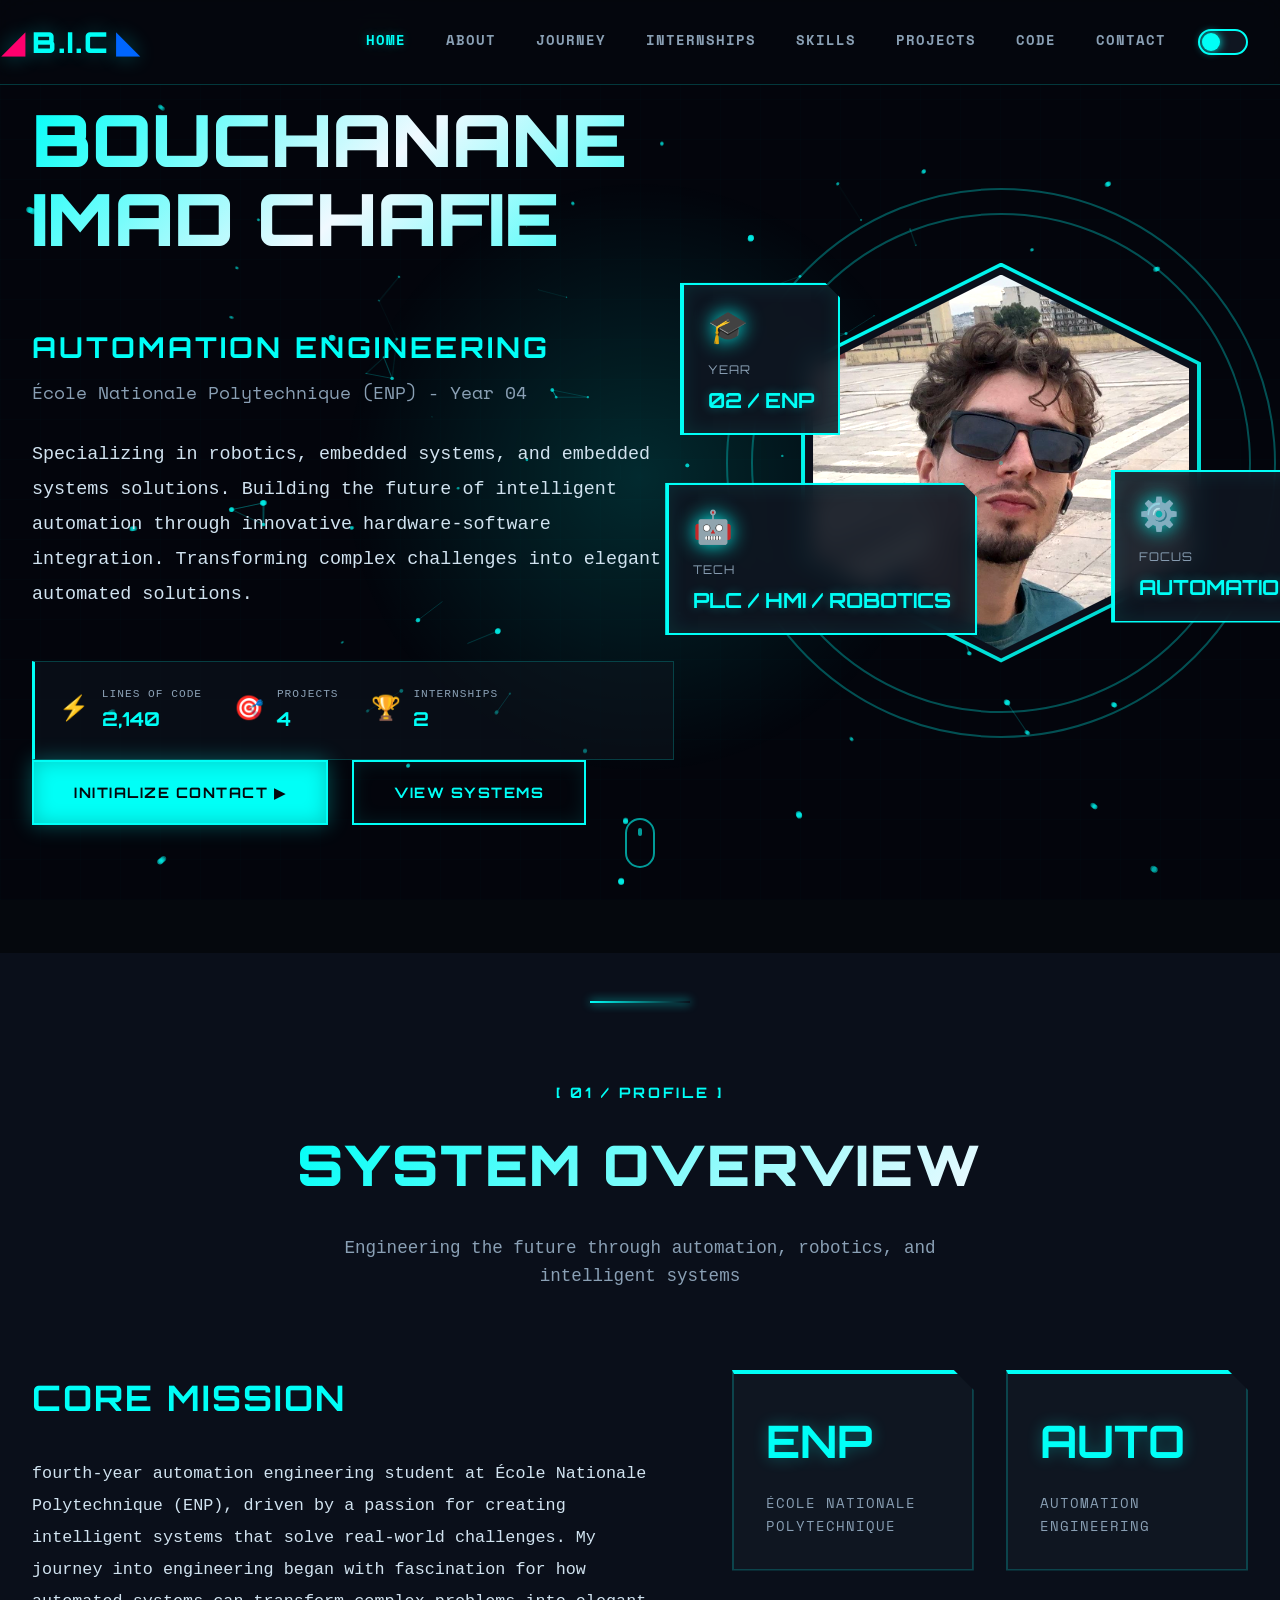
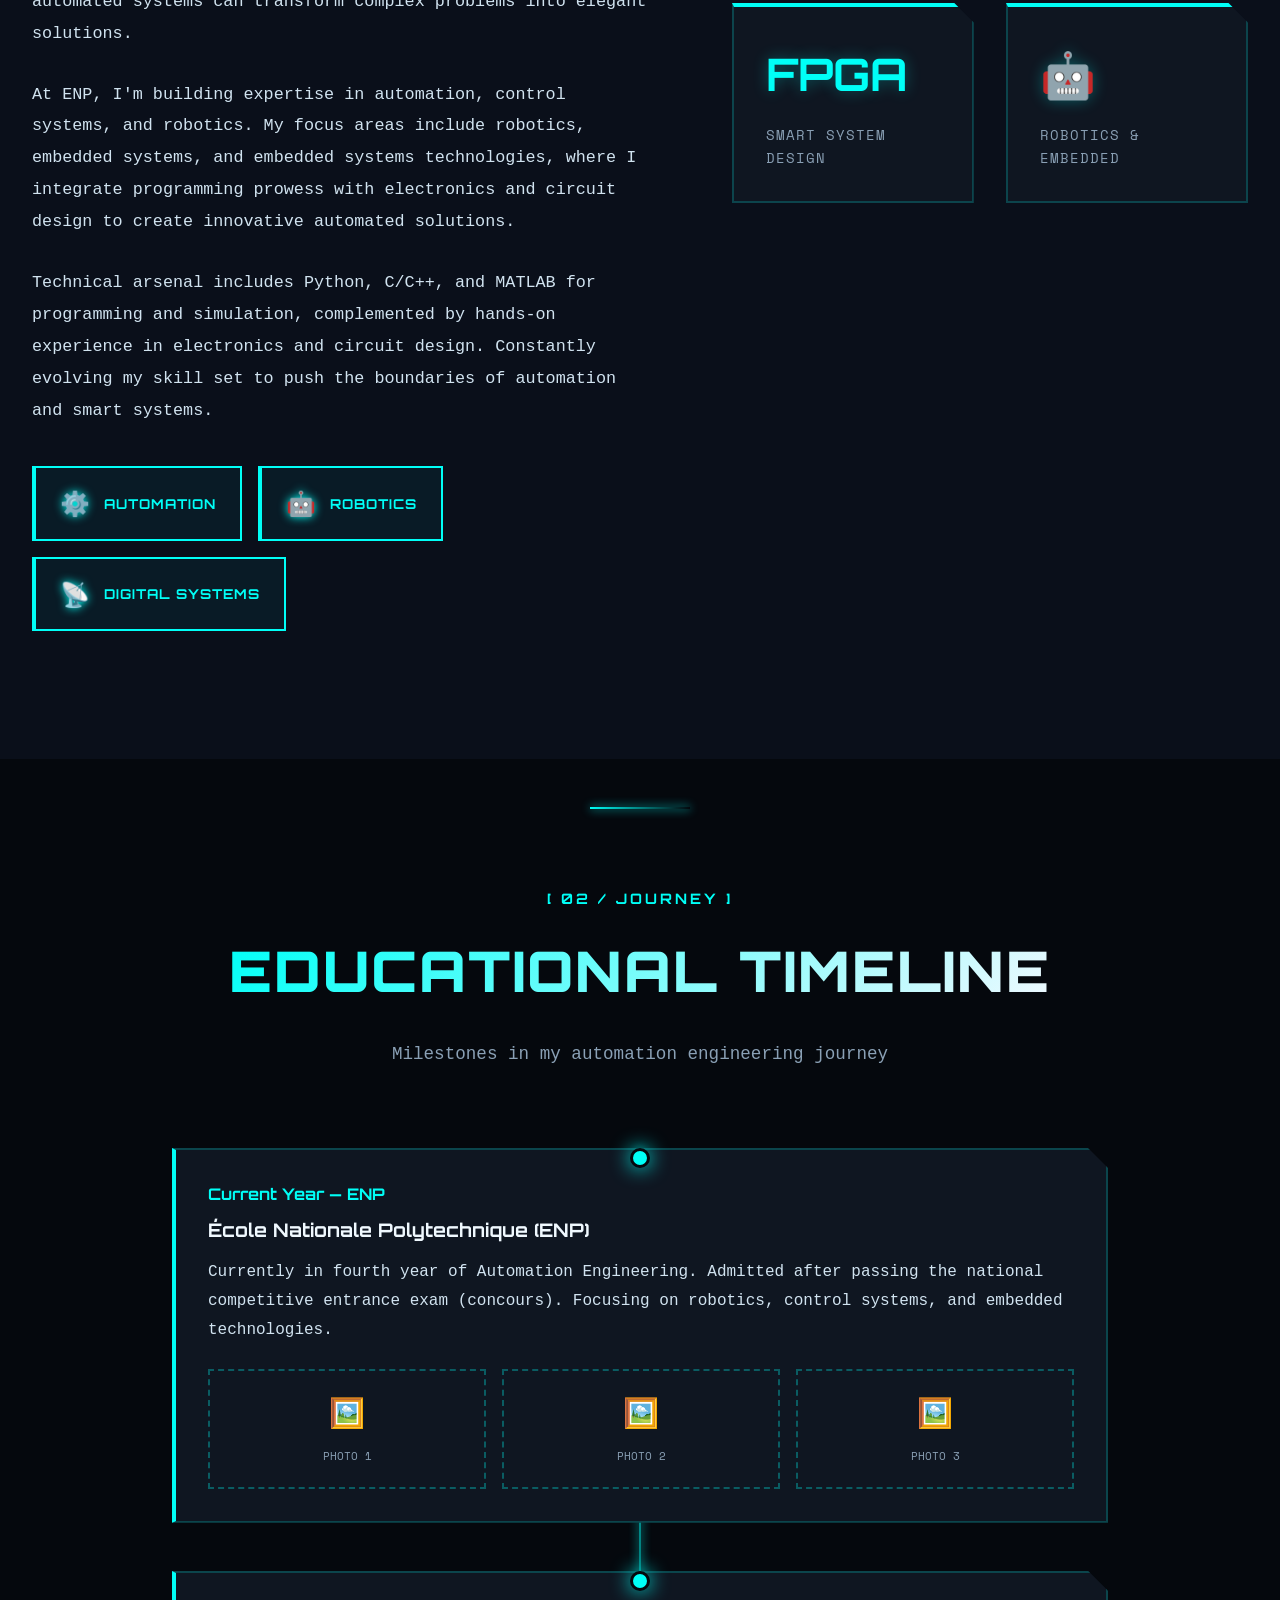
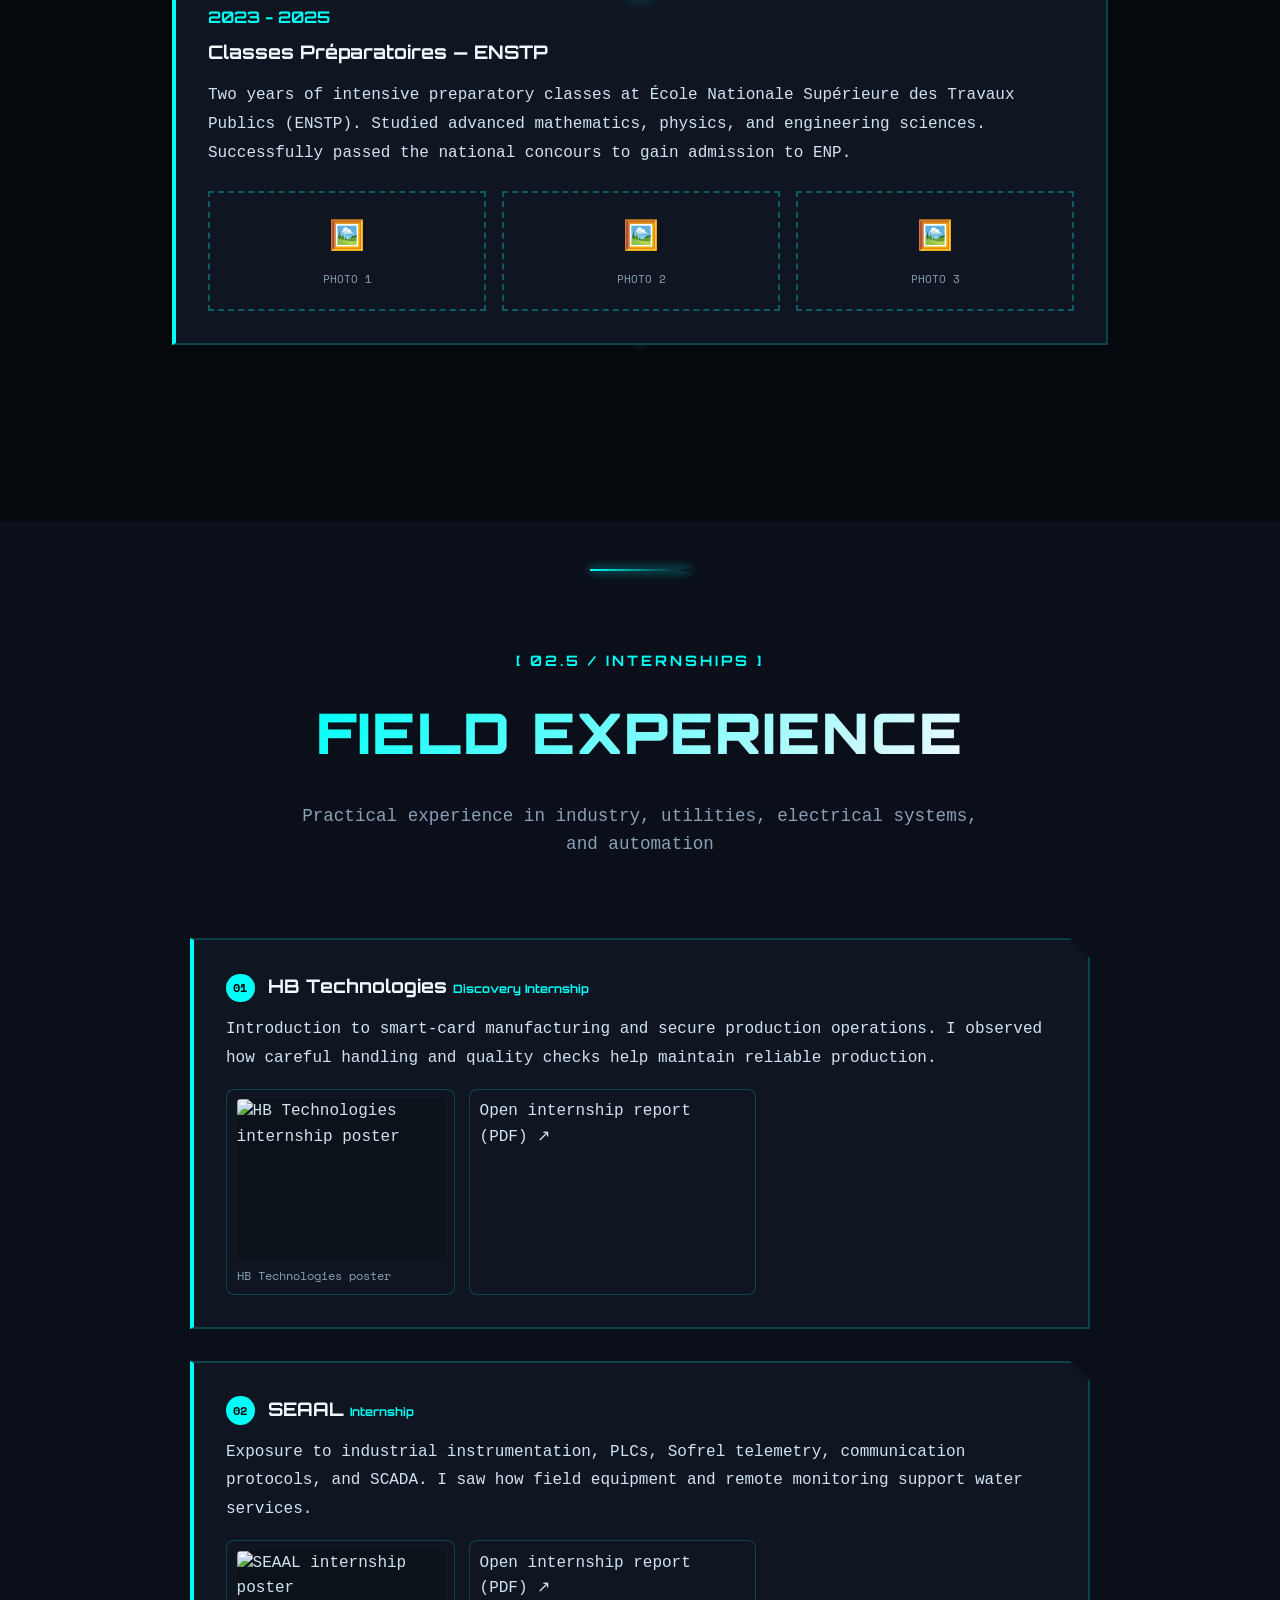
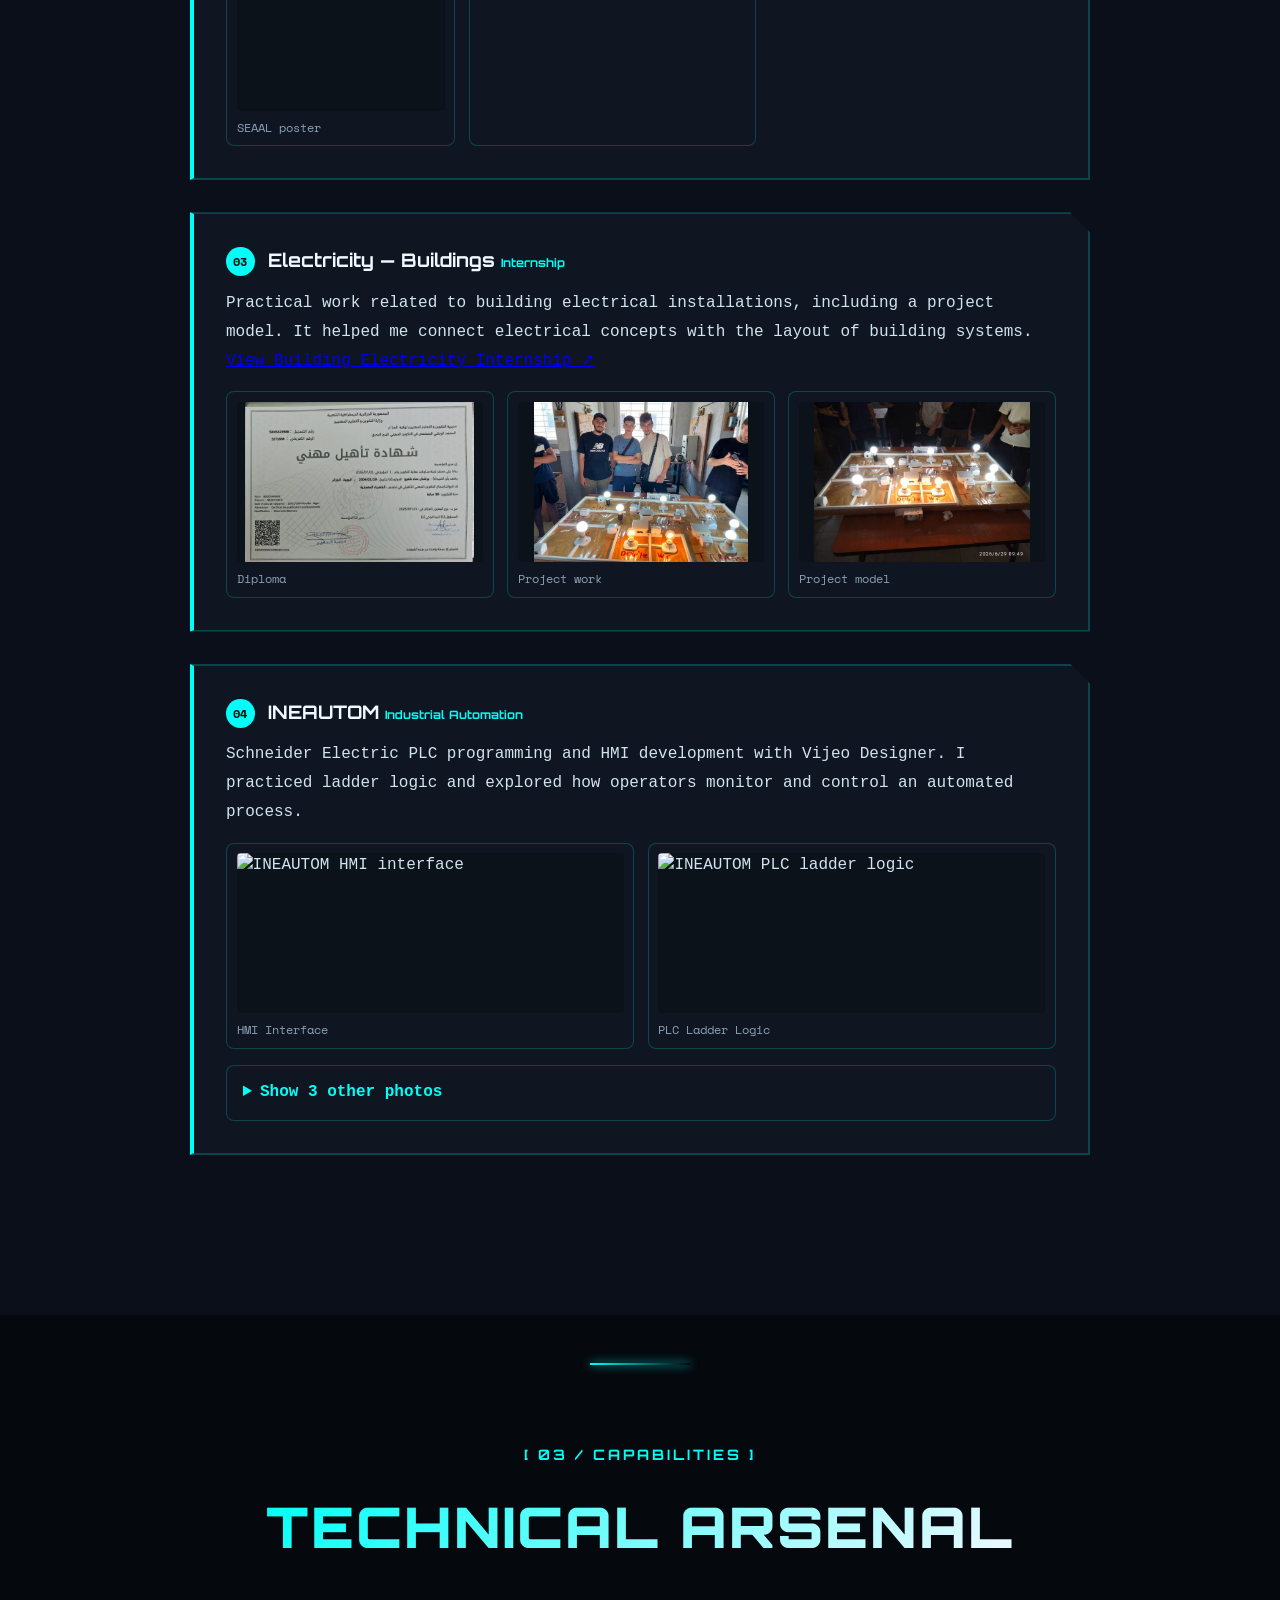
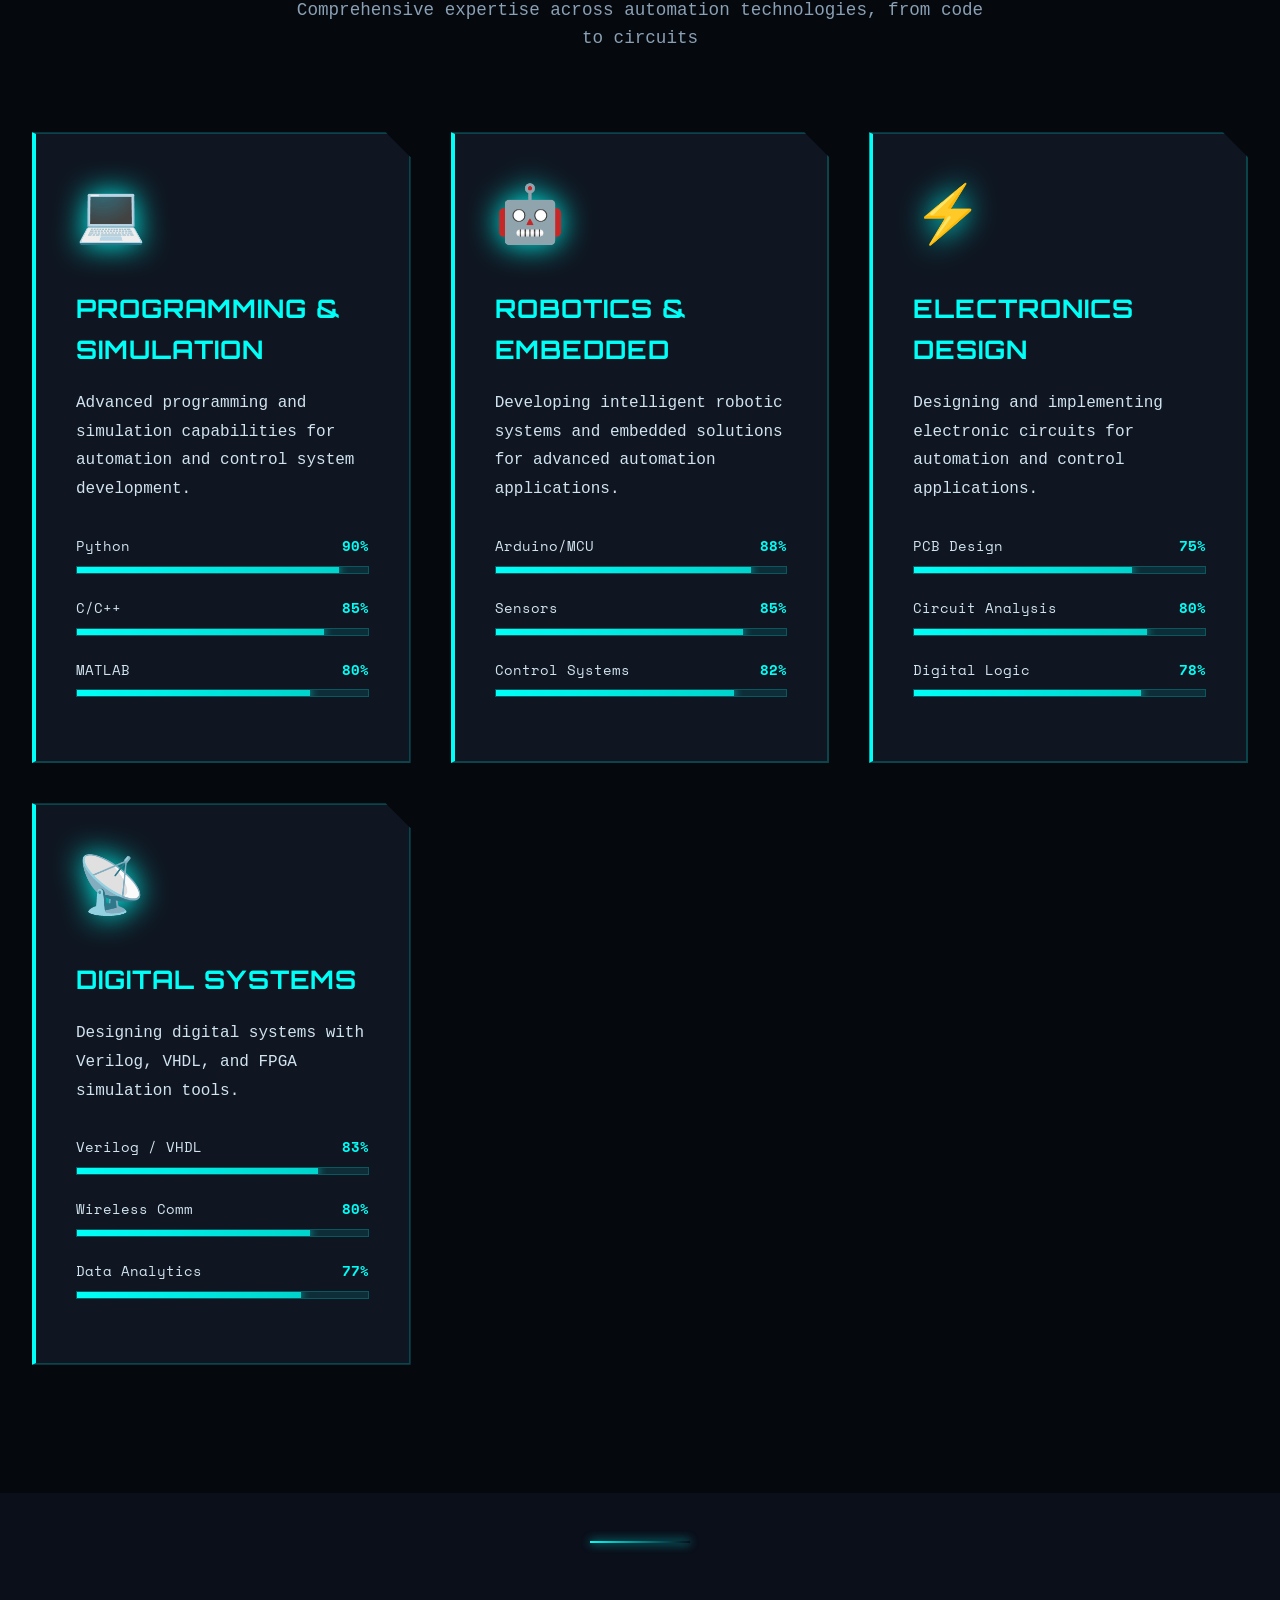
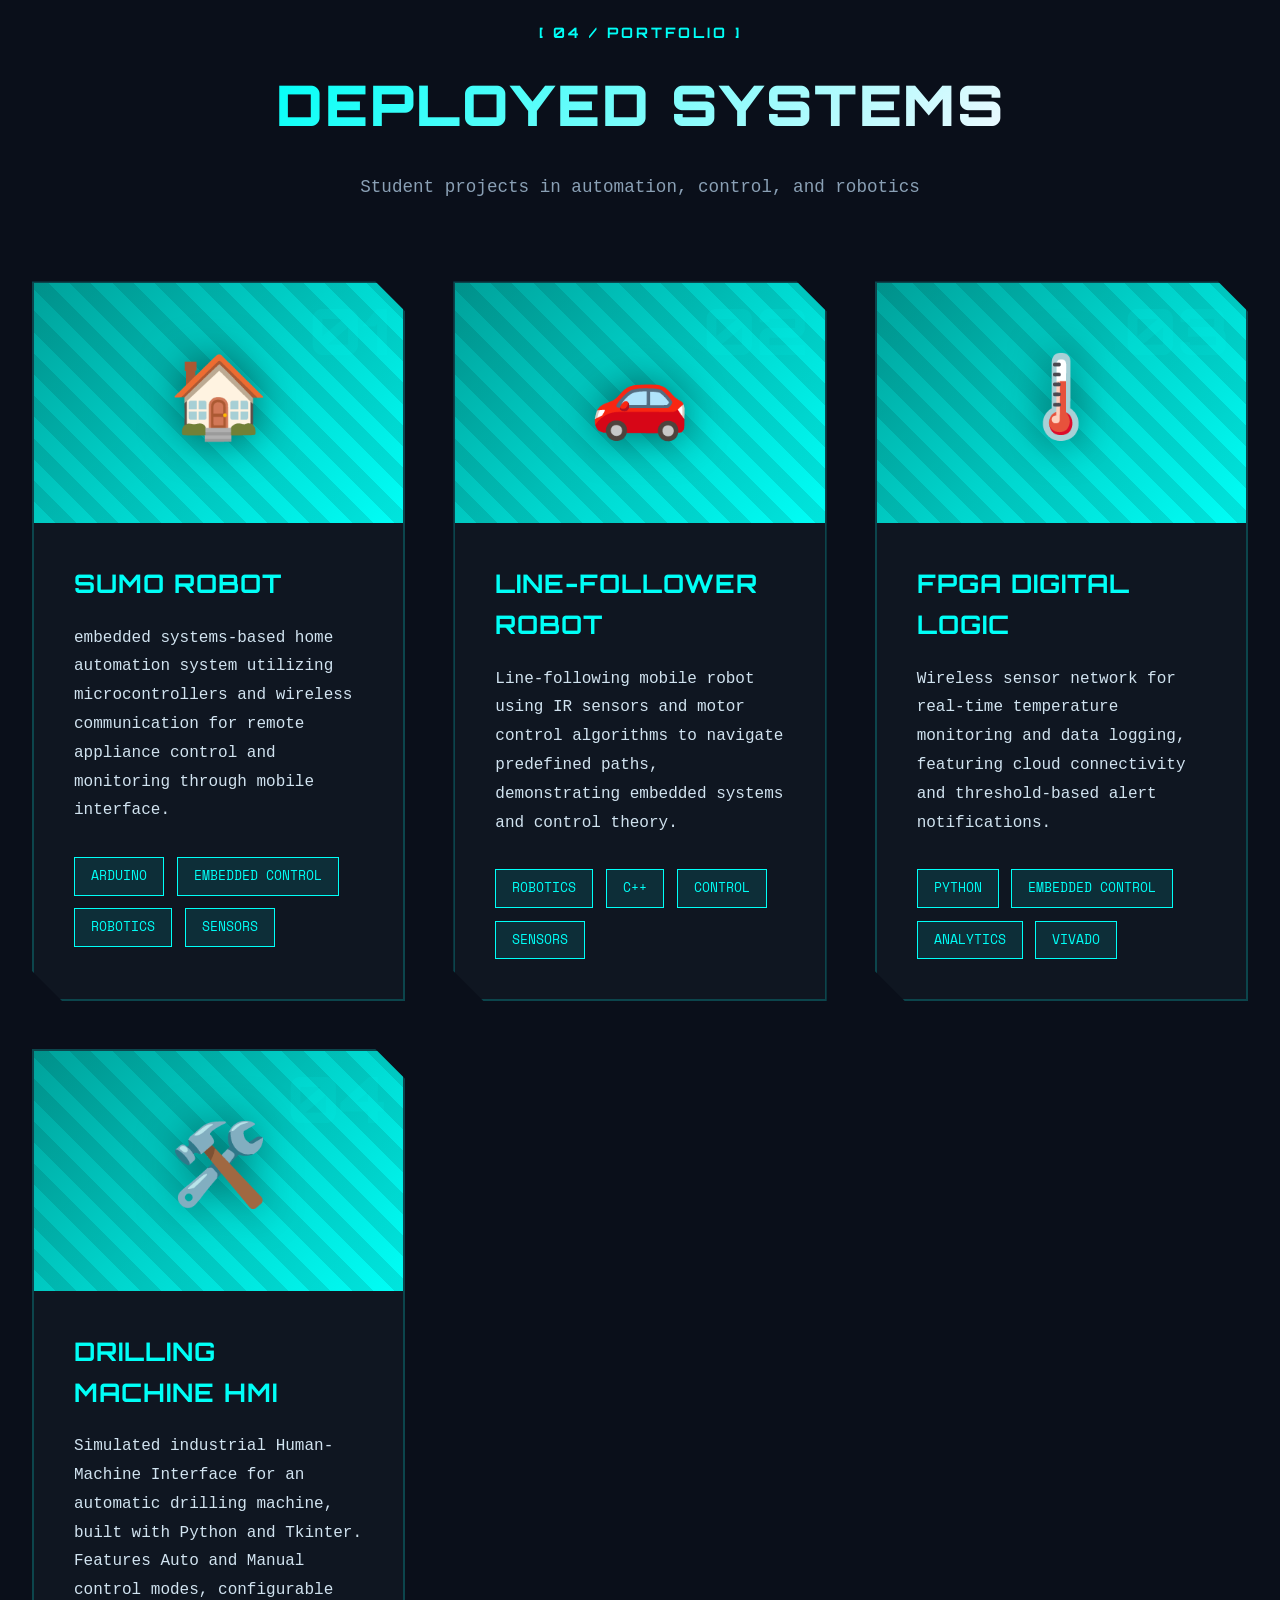
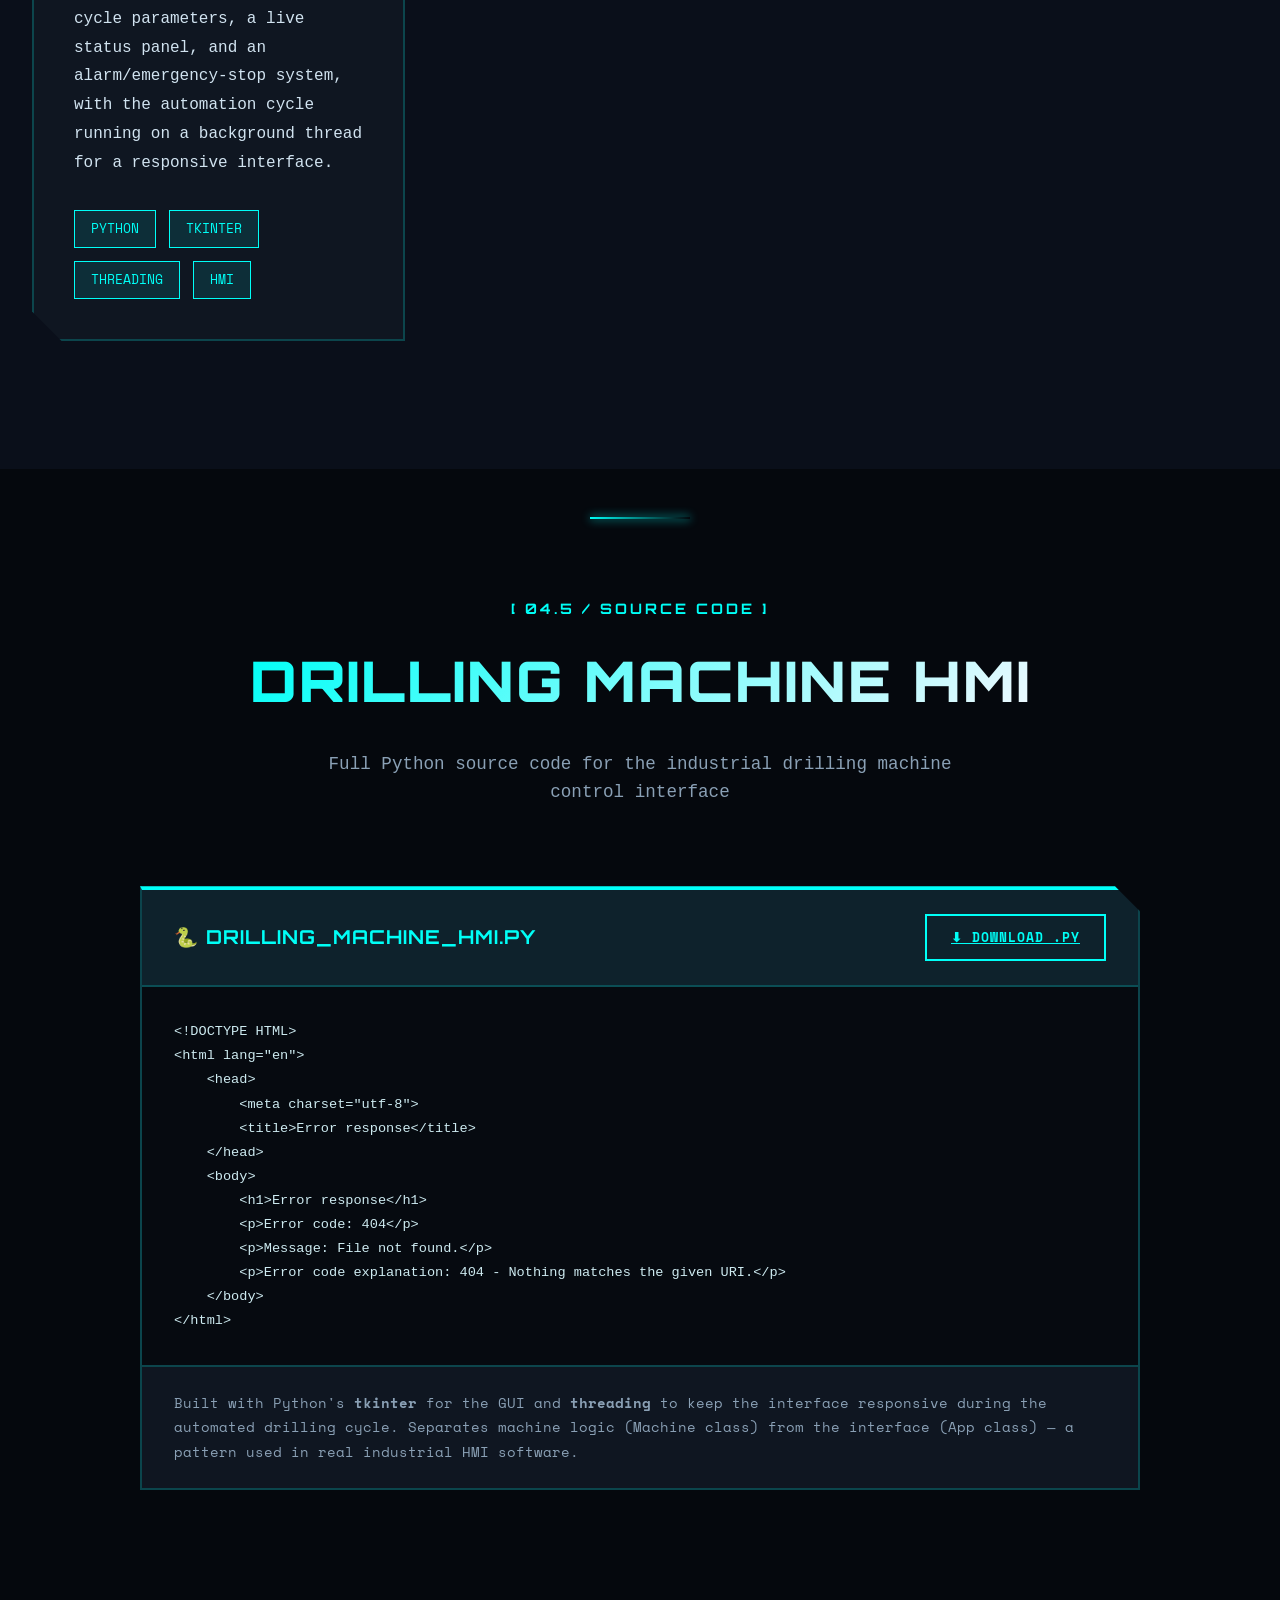
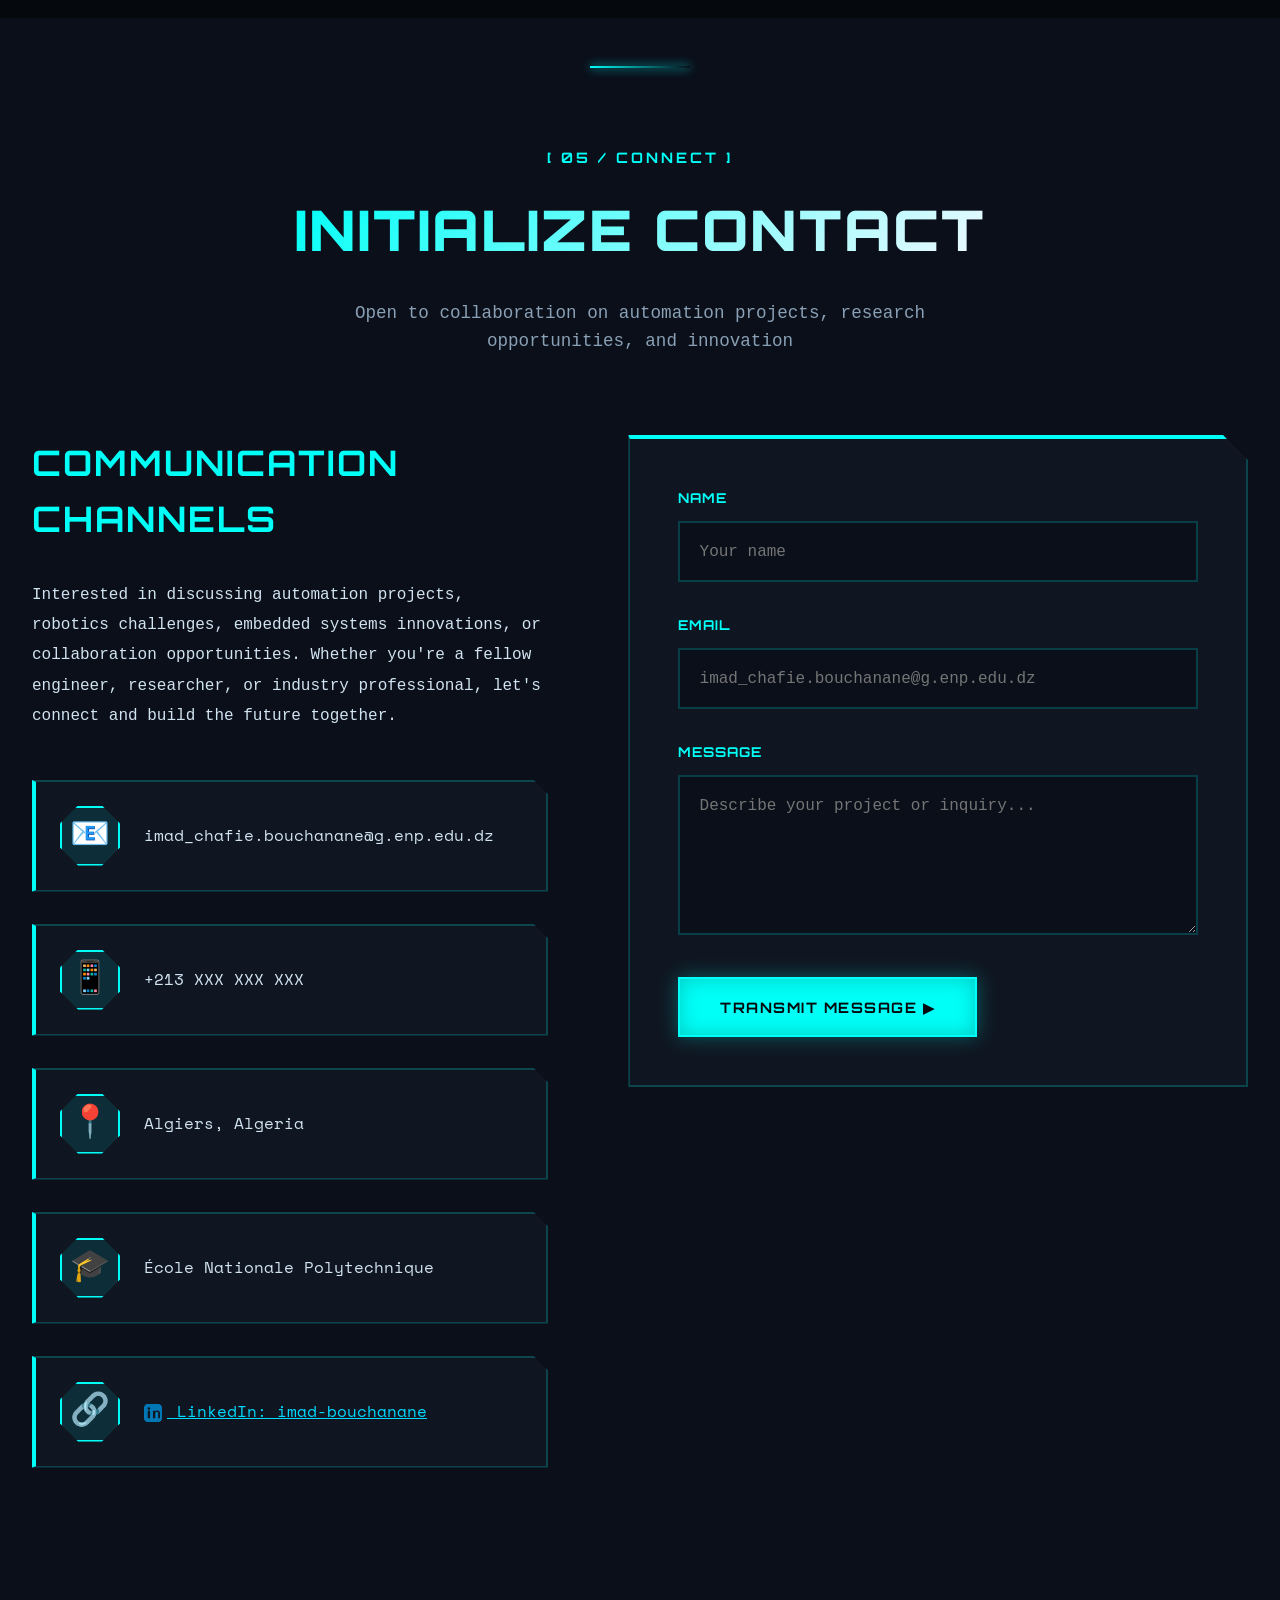
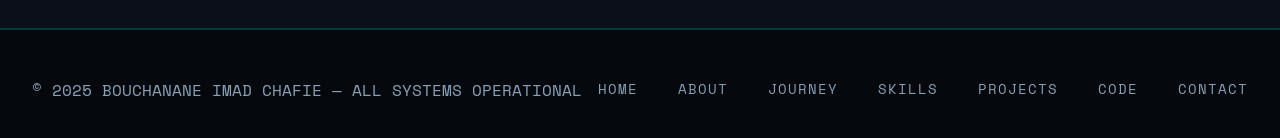
==== commit ceef4189: "Update index.html" ====
--- a/index.html
+++ b/index.html
@@ -1704,159 +1704,45 @@
             padding: 3px 10px;
             text-transform: uppercase;
         }
-    
-        /* Internship documents and building electricity gallery */
-        .document-grid {
-            display: grid;
-            grid-template-columns: repeat(2, minmax(0, 1fr));
-            gap: 1rem;
-            margin-top: 1.5rem;
-        }
-        .document-link {
-            display: flex;
-            align-items: center;
-            gap: 0.9rem;
-            min-height: 82px;
-            padding: 1rem 1.1rem;
-            color: var(--text-normal);
-            text-decoration: none;
-            background: var(--bg-card);
-            border: 1px solid var(--border-glow);
-            border-radius: 8px;
-            transition: border-color 0.2s ease, transform 0.2s ease, box-shadow 0.2s ease;
-        }
-        .document-link:hover {
-            border-color: var(--electric-cyan);
-            transform: translateY(-2px);
-            box-shadow: 0 8px 24px var(--shadow-deep);
-        }
-        .document-icon {
-            display: grid;
-            place-items: center;
-            flex: 0 0 44px;
-            height: 48px;
-            color: var(--electric-cyan);
-            font: 700 0.7rem 'Space Mono', monospace;
-            border: 1px solid var(--border-glow);
-            border-radius: 5px;
-        }
-        .document-copy { display: grid; gap: 0.25rem; min-width: 0; }
-        .document-copy strong { color: var(--text-bright); font-size: 0.9rem; }
-        .document-copy small { color: var(--text-dim); font-size: 0.72rem; }
-        .document-arrow { margin-left: auto; color: var(--electric-cyan); font-size: 1.2rem; }
-        .credential-project-grid {
-            display: grid;
-            grid-template-columns: minmax(180px, 0.75fr) minmax(0, 1.6fr);
-            gap: 1.5rem;
-            align-items: start;
-            margin-top: 1.5rem;
-        }
-        .credential-photo, .project-photo-grid figure { margin: 0; }
-        .credential-photo {
-            padding: 0.8rem;
-            background: var(--bg-card);
-            border: 1px solid var(--border-glow);
-            border-radius: 8px;
-        }
-        .credential-photo img {
-            display: block;
-            width: 100%;
-            max-height: 230px;
-            object-fit: contain;
-            background: #fff;
-        }
-        .credential-photo figcaption, .project-photo-grid figcaption {
-            padding-top: 0.65rem;
-            color: var(--text-dim);
-            font: 0.75rem 'Space Mono', monospace;
-        }
-        .project-photo-group h4 { margin: 0 0 0.7rem; color: var(--text-bright); }
-        .project-photo-grid { display: grid; grid-template-columns: repeat(2, minmax(0, 1fr)); gap: 0.8rem; }
-        .project-photo-grid figure {
-            overflow: hidden;
-            padding: 0.55rem;
-            background: var(--bg-card);
-            border: 1px solid var(--border-glow);
-            border-radius: 8px;
-        }
-        .project-photo-grid img {
-            display: block;
-            width: 100%;
-            height: 170px;
-            object-fit: cover;
-            border-radius: 4px;
-        }
+            .internship-card { max-width: 900px; margin: 0 auto 2rem; }
+        .internship-label { color: var(--electric-cyan); font-size: .72rem; }
+        .internship-number { display: inline-grid; place-items: center; width: 1.8rem; height: 1.8rem; margin-right: .45rem; color: var(--bg-void); background: var(--electric-cyan); border-radius: 50%; font: 700 .78rem 'Space Mono', monospace; vertical-align: middle; }
+        .portfolio-photo-grid { display: grid; grid-template-columns: repeat(auto-fit, minmax(180px, 1fr)); gap: .85rem; margin-top: 1rem; }
+        .portfolio-photo-grid > a { display: flex; flex-direction: column; gap: .5rem; min-width: 0; padding: .6rem; color: var(--text-normal); text-decoration: none; background: var(--bg-card); border: 1px solid var(--border-glow); border-radius: 8px; }
+        .portfolio-photo-grid > a:hover { border-color: var(--electric-cyan); }
+        .portfolio-photo-grid img { display: block; width: 100%; height: 170px; object-fit: contain; background: rgba(0,0,0,.2); border-radius: 4px; }
+        .portfolio-photo-grid span { color: var(--text-dim); font: .75rem 'Space Mono', monospace; }        .internship-card { max-width: 900px; margin: 0 auto 2rem; }
+        .internship-label { color: var(--electric-cyan); font-size: .72rem; }
+        .internship-number { display: inline-grid; place-items: center; width: 1.8rem; height: 1.8rem; margin-right: .45rem; color: var(--bg-void); background: var(--electric-cyan); border-radius: 50%; font: 700 .78rem 'Space Mono', monospace; vertical-align: middle; }
+        .portfolio-photo-grid { display: grid; grid-template-columns: repeat(2, minmax(0, 1fr)); gap: .85rem; margin-top: 1rem; }
+        .portfolio-photo-grid > a { display: flex; flex-direction: column; gap: .5rem; min-width: 0; padding: .6rem; color: var(--text-normal); text-decoration: none; background: var(--bg-card); border: 1px solid var(--border-glow); border-radius: 8px; }
+        .portfolio-photo-grid > a:hover { border-color: var(--electric-cyan); }
+        .portfolio-photo-grid img { display: block; width: 100%; height: 160px; object-fit: contain; background: rgba(0,0,0,.2); border-radius: 4px; cursor: zoom-in; }
+        .portfolio-photo-grid span { color: var(--text-dim); font: .75rem 'Space Mono', monospace; }
+        .poster-grid { grid-template-columns: minmax(170px, .8fr) repeat(2, minmax(0, 1fr)); align-items: stretch; }
+        .poster-grid img { object-position: top; }
+        .ineautom-gallery { margin-top: 1rem; border: 1px solid var(--border-glow); border-radius: 8px; background: var(--bg-card); }
+        .ineautom-gallery summary { padding: .9rem 1rem; color: var(--electric-cyan); cursor: pointer; font-weight: 700; }
+        .ineautom-gallery summary span { color: var(--text-dim); font-weight: 400; }
+        .ineautom-photo-grid { grid-template-columns: repeat(2, minmax(0, 1fr)); padding: 0 1rem 1rem; }
+        .photo-lightbox { display: none; position: fixed; inset: 0; z-index: 9999; align-items: center; justify-content: center; padding: 2rem; background: rgba(0,0,0,.9); cursor: zoom-out; }
+        .photo-lightbox.open { display: flex; }
+        .photo-lightbox figure { max-width: 94vw; max-height: 90vh; margin: 0; text-align: center; }
+        .photo-lightbox img { display: block; max-width: 92vw; max-height: 82vh; width: auto; height: auto; object-fit: contain; border: 1px solid var(--border-glow); border-radius: 6px; box-shadow: 0 18px 60px rgba(0,0,0,.55); cursor: default; }
+        .photo-lightbox figcaption { margin-top: .75rem; color: #fff; font: .9rem 'Space Mono', monospace; }
+        .photo-lightbox-close { position: absolute; top: 1rem; right: 1.3rem; width: 2.8rem; height: 2.8rem; color: #fff; background: rgba(255,255,255,.12); border: 1px solid rgba(255,255,255,.4); border-radius: 50%; font-size: 1.8rem; cursor: pointer; }
+        @media (max-width: 700px) { .portfolio-photo-grid, .poster-grid { grid-template-columns: 1fr; } .photo-lightbox { padding: 1rem; } }
+
+        .building-photo-grid { grid-template-columns: repeat(3, minmax(0, 1fr)); }
+        .ineautom-featured-grid { grid-template-columns: repeat(2, minmax(0, 1fr)); }
+        .ineautom-gallery { margin-top: 1rem; border: 1px solid var(--border-glow); border-radius: 8px; background: var(--bg-card); }
+        .ineautom-gallery summary { padding: .9rem 1rem; color: var(--electric-cyan); cursor: pointer; font-weight: 700; }
+        .ineautom-photo-grid { grid-template-columns: repeat(3, minmax(0, 1fr)); padding: 0 1rem 1rem; }
         @media (max-width: 700px) {
-            .document-grid { grid-template-columns: 1fr; }
-            .credential-project-grid { grid-template-columns: 1fr; }
-            .credential-photo img { max-height: 260px; }
-            .project-photo-grid img { height: 150px; }
-        }
-
-    
-        .internship-number {
-            display: inline-grid;
-            place-items: center;
-            width: 1.8rem;
-            height: 1.8rem;
-            margin-right: 0.45rem;
-            color: var(--bg-void);
-            background: var(--electric-cyan);
-            border-radius: 50%;
-            font: 700 0.78rem 'Space Mono', monospace;
-            vertical-align: middle;
-        }
-
-    
-        .linkedin-link { display: inline-flex; align-items: center; gap: .55rem; color: var(--electric-cyan); font-weight: 700; text-decoration: none; border-bottom: 1px solid var(--border-glow); padding: .35rem 0; }
-        .linkedin-link:hover { color: var(--text-bright); }
-        .linkedin-mark { display: inline-grid; place-items: center; width: 1.25rem; height: 1.25rem; color: var(--bg-void); background: var(--electric-cyan); border-radius: 3px; font: 700 .78rem Arial, sans-serif; }
-        .credential-photo img, .project-photo-grid img { cursor: zoom-in; }
-        .credential-photo img:hover, .project-photo-grid img:hover { filter: brightness(1.06); }
-        .photo-lightbox { display: none; position: fixed; inset: 0; z-index: 5000; align-items: center; justify-content: center; padding: 2rem; background: rgba(0,0,0,.88); cursor: zoom-out; }
-        .photo-lightbox.open { display: flex; }
-        .photo-lightbox figure { margin: 0; text-align: center; max-width: 94vw; }
-        .photo-lightbox img { display: block; max-width: 92vw; max-height: 84vh; width: min(90vw, 960px); height: min(78vh, 720px); object-fit: contain; border: 1px solid var(--border-glow); border-radius: 6px; box-shadow: 0 18px 60px rgba(0,0,0,.55); cursor: default; }
-        .photo-lightbox figcaption { margin-top: .8rem; color: #fff; font: .9rem 'Space Mono', monospace; }
-        .photo-lightbox-close { position: absolute; top: 1rem; right: 1.3rem; width: 2.8rem; height: 2.8rem; color: #fff; background: rgba(255,255,255,.12); border: 1px solid rgba(255,255,255,.4); border-radius: 50%; font-size: 1.8rem; cursor: pointer; }
-        @media (max-width: 600px) { .photo-lightbox { padding: 1rem; } }
-
-    
-        .pdf-preview-modal { display: none; position: fixed; inset: 0; z-index: 5100; align-items: center; justify-content: center; padding: 1.5rem; background: rgba(0,0,0,.86); }
-        .pdf-preview-modal.open { display: flex; }
-        .pdf-preview-panel { display: flex; flex-direction: column; width: min(100%, 1100px); height: min(92vh, 900px); overflow: hidden; background: var(--bg-card); border: 1px solid var(--border-glow); border-radius: 10px; box-shadow: 0 24px 80px rgba(0,0,0,.55); }
-        .pdf-preview-header { display: flex; align-items: center; gap: 1rem; padding: .9rem 1.1rem; border-bottom: 1px solid var(--border-glow); }
-        .pdf-preview-header h3 { margin: 0; color: var(--text-bright); font-size: 1rem; }
-        .pdf-preview-fallback { margin-left: auto; color: var(--electric-cyan); font-size: .8rem; text-decoration: none; }
-        .pdf-preview-fallback:hover { text-decoration: underline; }
-        .pdf-preview-close { width: 2.3rem; height: 2.3rem; color: var(--text-bright); background: transparent; border: 1px solid var(--border-glow); border-radius: 50%; font-size: 1.4rem; cursor: pointer; }
-        .pdf-preview-frame { flex: 1; width: 100%; min-height: 0; border: 0; background: #fff; }
-        @media (max-width: 600px) { .pdf-preview-modal { padding: .5rem; } .pdf-preview-panel { height: 96vh; } .pdf-preview-header { gap: .5rem; padding: .7rem; } .pdf-preview-header h3 { font-size: .85rem; } }
-
-    
-        .document-grid { align-items: start; }
-        .document-link.poster-preview {
-            display: flex;
-            flex-direction: column;
-            align-items: stretch;
-            gap: .7rem;
-            padding: .8rem;
-        }
-        .poster-thumbnail {
-            display: block;
-            width: 100%;
-            height: 205px;
-            object-fit: contain;
-            background: #f4f6f8;
-            border: 1px solid var(--border-glow);
-            border-radius: 5px;
-        }
-        .poster-preview-info { display: flex; align-items: center; gap: .6rem; }
-        .poster-preview-info .document-copy { flex: 1; }
-        .poster-preview:hover .poster-thumbnail { filter: brightness(1.03); }
-        @media (max-width: 700px) { .poster-thumbnail { height: 180px; } }
-
-    </style>
+            .building-photo-grid { grid-template-columns: repeat(3, minmax(190px, 1fr)); overflow-x: auto; }
+            .ineautom-featured-grid { grid-template-columns: repeat(2, minmax(0, 1fr)); }
+            .ineautom-photo-grid { grid-template-columns: repeat(2, minmax(0, 1fr)); }
+        }</style>
 </head>
 <body>
     <!-- 3D Particle Canvas -->
@@ -1901,15 +1787,23 @@
                     <div class="hero-role">Automation Engineering</div>
                     <div class="hero-subtitle">École Nationale Polytechnique (ENP) - Year 04</div>
                     <p class="hero-description">
-                        Automation engineering student interested in robotics, embedded systems, and control. I am building practical skills through coursework and student projects.
+                        Specializing in robotics, embedded systems, and embedded systems solutions. Building the future 
+                        of intelligent automation through innovative hardware-software integration. Transforming 
+                        complex challenges into elegant automated solutions.
                     </p>
                     <div class="live-stats">
-                        
+                        <div class="stat-item">
+                            <div class="stat-icon">⚡</div>
+                            <div class="stat-info">
+                                <div class="stat-label">Lines of Code</div>
+                                <div class="stat-number" id="linesOfCode">0</div>
+                            </div>
+                        </div>
                         <div class="stat-item">
                             <div class="stat-icon">🎯</div>
                             <div class="stat-info">
                                 <div class="stat-label">Projects</div>
-                                <div class="stat-number" id="projectCount">5</div>
+                                <div class="stat-number" id="projectCount">0</div>
                             </div>
                         </div>
                         <div class="stat-item">
@@ -1941,7 +1835,7 @@
                     <div class="data-card">
                         <span class="data-icon">🎓</span>
                         <div class="data-label">Year</div>
-                        <div class="data-value">04 / ENP</div>
+                        <div class="data-value">02 / ENP</div>
                     </div>
                     <div class="data-card">
                         <span class="data-icon">⚙️</span>
@@ -1951,7 +1845,7 @@
                     <div class="data-card">
                         <span class="data-icon">🤖</span>
                         <div class="data-label">Tech</div>
-                        <div class="data-value">ROBOTICS</div>
+                        <div class="data-value">PLC / HMI / ROBOTICS</div>
                     </div>
                 </div>
             </div>
@@ -1964,24 +1858,64 @@
         <div class="container">
             <div class="section-header">
                 <span class="section-number">[ 01 / PROFILE ]</span>
-                <h2 class="section-title"><span class="section-title-gradient">PROFILE</span></h2>
-                <p class="section-description">Automatique engineering student at École Nationale Polytechnique, Algiers</p>
+                <h2 class="section-title"><span class="section-title-gradient">SYSTEM OVERVIEW</span></h2>
+                <p class="section-description">
+                    Engineering the future through automation, robotics, and intelligent systems
+                </p>
             </div>
             <div class="about-grid">
                 <div class="about-content">
-                    <h3>Academic Focus</h3>
-                    <p>Fourth-year engineering student in Automatique at ENP, with coursework spanning automatic control, state-space analysis, electrical engineering, and industrial systems.</p>
-                    <p>My studies include MATLAB and Simulink, system modeling, stability, electric motors, power electronics, and digital systems. I also work with Python, Verilog, and VHDL in programming and design projects.</p>
+                    <h3>Core Mission</h3>
+                    <p>
+                        fourth-year automation engineering student at École Nationale Polytechnique (ENP), 
+                        driven by a passion for creating intelligent systems that solve real-world challenges. 
+                        My journey into engineering began with fascination for how automated systems can 
+                        transform complex problems into elegant solutions.
+                    </p>
+                    <p>
+                        At ENP, I'm building expertise in automation, control systems, and robotics. 
+                        My focus areas include robotics, embedded systems, and embedded systems technologies, where 
+                        I integrate programming prowess with electronics and circuit design to create 
+                        innovative automated solutions.
+                    </p>
+                    <p>
+                        Technical arsenal includes Python, C/C++, and MATLAB for programming and simulation, 
+                        complemented by hands-on experience in electronics and circuit design. Constantly 
+                        evolving my skill set to push the boundaries of automation and smart systems.
+                    </p>
+                    
                     <div class="tech-tags">
-                        <div class="tech-tag"><span class="tech-tag-icon">⚙️</span><span>Automation & Control</span></div>
-                        <div class="tech-tag"><span class="tech-tag-icon">⚡</span><span>Electrical Engineering</span></div>
-                        <div class="tech-tag"><span class="tech-tag-icon">💻</span><span>Digital Systems</span></div>
+                        <div class="tech-tag">
+                            <span class="tech-tag-icon">⚙️</span>
+                            <span>Automation</span>
+                        </div>
+                        <div class="tech-tag">
+                            <span class="tech-tag-icon">🤖</span>
+                            <span>Robotics</span>
+                        </div>
+                        <div class="tech-tag">
+                            <span class="tech-tag-icon">📡</span>
+                            <span>Digital Systems</span>
+                        </div>
                     </div>
                 </div>
                 <div class="stats-grid">
-                    <div class="stat-box"><h4>ENP</h4><p>École Nationale Polytechnique</p></div>
-                    <div class="stat-box"><h4>4th</h4><p>Year — Automatique</p></div>
-                    <div class="stat-box"><h4>Focus</h4><p>Control & Industrial Automation</p></div>
+                    <div class="stat-box">
+                        <h4>ENP</h4>
+                        <p>École Nationale Polytechnique</p>
+                    </div>
+                    <div class="stat-box">
+                        <h4>AUTO</h4>
+                        <p>Automation Engineering</p>
+                    </div>
+                    <div class="stat-box">
+                        <h4>FPGA</h4>
+                        <p>Smart System Design</p>
+                    </div>
+                    <div class="stat-box">
+                        <h4>🤖</h4>
+                        <p>Robotics & Embedded</p>
+                    </div>
                 </div>
             </div>
         </div>
@@ -1993,30 +1927,64 @@
         <div class="container">
             <div class="section-header">
                 <span class="section-number">[ 02 / JOURNEY ]</span>
-                <h2 class="section-title"><span class="section-title-gradient">EDUCATION</span></h2>
-                <p class="section-description">Engineering studies at ENP and preparatory studies at ENSTP</p>
+                <h2 class="section-title"><span class="section-title-gradient">EDUCATIONAL TIMELINE</span></h2>
+                <p class="section-description">
+                    Milestones in my automation engineering journey
+                </p>
             </div>
-            <div class="timeline">
-                <div class="timeline-item">
-                    <div class="timeline-marker"></div>
-                    <div class="timeline-content">
-                        <div class="timeline-date">Current</div>
-                        <h3>École Nationale Polytechnique (ENP)</h3>
-                        <p>Fourth-year engineering student in Automatique. Coursework includes control systems, state-space methods, electrical engineering, MATLAB/Simulink, and digital systems.</p>
-                    </div>
+           <div class="timeline">
+    <div class="timeline-item">
+        <div class="timeline-marker"></div>
+        <div class="timeline-content">
+            <div class="timeline-date">Current Year — ENP</div>
+            <h3>École Nationale Polytechnique (ENP)</h3>
+            <p>Currently in fourth year of Automation Engineering. Admitted after passing the national competitive entrance exam (concours). Focusing on robotics, control systems, and embedded technologies.</p>
+            
+            <!-- Photos placeholder -->
+            <div style="display: grid; grid-template-columns: repeat(3, 1fr); gap: 1rem; margin-top: 1.5rem;">
+                <div style="border: 2px dashed rgba(0,255,247,0.3); min-height: 120px; display: flex; flex-direction: column; align-items: center; justify-content: center; gap: 0.5rem;">
+                    <span style="font-size: 1.8rem;">🖼️</span>
+                    <span style="font-size: 0.7rem; color: var(--text-dim); font-family: 'Space Mono', monospace; text-transform: uppercase;">Photo 1</span>
                 </div>
-                <div class="timeline-item">
-                    <div class="timeline-marker"></div>
-                    <div class="timeline-content">
-                        <div class="timeline-date">2023 – 2025</div>
-                        <h3>Classes Préparatoires — ENSTP</h3>
-                        <p>Completed two years of preparatory classes at École Nationale Supérieure des Travaux Publics (ENSTP), studying mathematics, physics, and engineering sciences.</p>
-                    </div>
+                <div style="border: 2px dashed rgba(0,255,247,0.3); min-height: 120px; display: flex; flex-direction: column; align-items: center; justify-content: center; gap: 0.5rem;">
+                    <span style="font-size: 1.8rem;">🖼️</span>
+                    <span style="font-size: 0.7rem; color: var(--text-dim); font-family: 'Space Mono', monospace; text-transform: uppercase;">Photo 2</span>
+                </div>
+                <div style="border: 2px dashed rgba(0,255,247,0.3); min-height: 120px; display: flex; flex-direction: column; align-items: center; justify-content: center; gap: 0.5rem;">
+                    <span style="font-size: 1.8rem;">🖼️</span>
+                    <span style="font-size: 0.7rem; color: var(--text-dim); font-family: 'Space Mono', monospace; text-transform: uppercase;">Photo 3</span>
                 </div>
             </div>
         </div>
+    </div>
+
+    <div class="timeline-item">
+        <div class="timeline-marker"></div>
+        <div class="timeline-content">
+            <div class="timeline-date">2023 - 2025</div>
+            <h3>Classes Préparatoires — ENSTP</h3>
+            <p>Two years of intensive preparatory classes at École Nationale Supérieure des Travaux Publics (ENSTP). Studied advanced mathematics, physics, and engineering sciences. Successfully passed the national concours to gain admission to ENP.</p>
+
+            <!-- Photos placeholder -->
+            <div style="display: grid; grid-template-columns: repeat(3, 1fr); gap: 1rem; margin-top: 1.5rem;">
+                <div style="border: 2px dashed rgba(0,255,247,0.3); min-height: 120px; display: flex; flex-direction: column; align-items: center; justify-content: center; gap: 0.5rem;">
+                    <span style="font-size: 1.8rem;">🖼️</span>
+                    <span style="font-size: 0.7rem; color: var(--text-dim); font-family: 'Space Mono', monospace; text-transform: uppercase;">Photo 1</span>
+                </div>
+                <div style="border: 2px dashed rgba(0,255,247,0.3); min-height: 120px; display: flex; flex-direction: column; align-items: center; justify-content: center; gap: 0.5rem;">
+                    <span style="font-size: 1.8rem;">🖼️</span>
+                    <span style="font-size: 0.7rem; color: var(--text-dim); font-family: 'Space Mono', monospace; text-transform: uppercase;">Photo 2</span>
+                </div>
+                <div style="border: 2px dashed rgba(0,255,247,0.3); min-height: 120px; display: flex; flex-direction: column; align-items: center; justify-content: center; gap: 0.5rem;">
+                    <span style="font-size: 1.8rem;">🖼️</span>
+                    <span style="font-size: 0.7rem; color: var(--text-dim); font-family: 'Space Mono', monospace; text-transform: uppercase;">Photo 3</span>
+                </div>
+            </div>
+        </div>
+    </div>
+</div>
+        </div>
     </section>
-
 <!-- Internships Section -->
 <section id="internships">
   <div class="section-accent section-accent-top"></div>
@@ -2024,90 +1992,201 @@
     <div class="section-header">
       <span class="section-number">[ 02.5 / INTERNSHIPS ]</span>
       <h2 class="section-title"><span class="section-title-gradient">FIELD EXPERIENCE</span></h2>
-      <p class="section-description">Internship experience across production, utilities, and electrical systems</p>
+      <p class="section-description">Practical experience in industry, utilities, electrical systems, and automation</p>
     </div>
-
-    <div class="timeline-content" style="max-width: 900px; margin: 0 auto 2rem;">
-      <h3><span class="internship-number">01</span> HB Technologies <span style="font-size: 0.75rem; color: var(--electric-cyan);">Discovery Internship</span></h3>
-      <p>Introduction to smart-card manufacturing, production operations, and industrial processes.</p>
-      <div class="tech-tags" style="margin-top: 1rem;">
-        <div class="tech-tag"><span class="tech-tag-icon">🏭</span><span>Production Processes</span></div>
-        <div class="tech-tag"><span class="tech-tag-icon">💳</span><span>Smart Cards</span></div>
-      </div>
-      <div class="document-grid"><a href="Rapportde stage1.pdf" target="_blank" rel="noopener" class="document-link">
-          <span class="document-icon" aria-hidden="true">PDF</span>
-          <span class="document-copy"><strong>Rapport de Stage</strong><small>Open internship report (PDF)</small></span>
-          <span class="document-arrow" aria-hidden="true">↗</span>
-        </a><a href="Stage Poster1.pdf" class="document-link poster-preview" target="_blank" rel="noopener">
-          <img class="poster-thumbnail" src="poster-hb-preview.png" alt="Preview of the HB Technologies stage poster">
-          <span class="poster-preview-info"><span class="document-copy"><strong>Stage Poster</strong><small>Click to view the full poster</small></span><span class="document-arrow" aria-hidden="true">↗</span></span>
-        </a></div>
-    </div>
-
-    <div class="timeline-content" style="max-width: 900px; margin: 0 auto 2rem;">
-      <h3><span class="internship-number">02</span> SEAAL <span style="font-size: 0.75rem; color: var(--electric-cyan);">Internship</span></h3>
-      <p>Exposure to instrumentation, automation, and remote monitoring at Société des Eaux et de l'Assainissement d'Alger.</p>
-      <ul style="margin-top: 0.8rem; padding-left: 1.2rem; line-height: 1.8;">
-        <li>Industrial instrumentation and PLCs</li>
-        <li>Sofrel telemetry equipment, PLCs, communication protocols, and SCADA systems</li>
-      </ul>
-      <div class="tech-tags" style="margin-top: 1rem;">
-        <div class="tech-tag"><span class="tech-tag-icon">⚙️</span><span>PLC & Instrumentation</span></div>
-        <div class="tech-tag"><span class="tech-tag-icon">📡</span><span>Telemetry & SCADA</span></div>
-      </div>
-      <div class="document-grid"><a href="Rapport de stage2.pdf" target="_blank" rel="noopener" class="document-link">
-          <span class="document-icon" aria-hidden="true">PDF</span>
-          <span class="document-copy"><strong>Rapport de Stage</strong><small>Open internship report (PDF)</small></span>
-          <span class="document-arrow" aria-hidden="true">↗</span>
-        </a><a href="Stage poster2.pdf" class="document-link poster-preview" target="_blank" rel="noopener">
-          <img class="poster-thumbnail" src="poster-seaal-preview.png" alt="Preview of the SEAAL stage poster">
-          <span class="poster-preview-info"><span class="document-copy"><strong>Stage Poster</strong><small>Click to view the full poster</small></span><span class="document-arrow" aria-hidden="true">↗</span></span>
-        </a></div>
-    </div>
-
-    <div class="timeline-content" style="max-width: 900px; margin: 0 auto 2rem;">
-      <h3><span class="internship-number">03</span> Electricity — Buildings <span style="font-size: 0.75rem; color: var(--electric-cyan);">Internship</span></h3>
-      <p>Internship experience related to electrical systems in buildings.</p>
-      <p><a class="linkedin-link" href="https://lnkd.in/p/dFf3KyUa" target="_blank" rel="noopener noreferrer"><span class="linkedin-mark">in</span> View Building Electricity Internship <span aria-hidden="true">↗</span></a></p>
-      <div class="credential-project-grid">
-        <figure class="credential-photo">
-          <img src="Dep.jpeg" alt="Diploma for building electrical studies">
-          <figcaption>Building Electricity Diploma</figcaption>
-        </figure>
-        <div class="project-photo-group">
-          <h4>Project Photos</h4>
-          <div class="project-photo-grid">
-            <figure><img src="elec1.jpeg" alt="Building electrical project with team members"><figcaption>Project work</figcaption></figure>
-            <figure><img src="elec2.jpeg" alt="Building electrical project model"><figcaption>Project model</figcaption></figure>
-          </div>
-        </div>
+    <div class="timeline-content internship-card">
+      <h3><span class="internship-number">01</span> HB Technologies <span class="internship-label">Discovery Internship</span></h3>
+      <p>Introduction to smart-card manufacturing and secure production operations. I observed how careful handling and quality checks help maintain reliable production.</p>
+      <div class="portfolio-photo-grid poster-grid">
+        <a class="popup-photo" href="poster1.png"><img src="poster1.png" alt="HB Technologies internship poster"><span>HB Technologies poster</span></a>
+        <a class="document-link" href="Rapportde stage1.pdf" target="_blank" rel="noopener">Open internship report (PDF) ↗</a>
+
       </div>
     </div>
-
-    <div class="timeline-content" style="max-width: 900px; margin: 0 auto;">
-      <h3><span class="internship-number">04</span> INEUTOM <span style="font-size: 0.75rem; color: var(--electric-cyan);">Industrial Automation</span></h3>
-      <p>Schneider Electric PLC programming and HMI development with Vijeo Designer, focused on industrial control and monitoring.</p>
-      <div class="tech-tags" style="margin-top: 1rem;">
-        <div class="tech-tag"><span class="tech-tag-icon">⚙️</span><span>Schneider Electric PLCs</span></div>
-        <div class="tech-tag"><span class="tech-tag-icon">🖥️</span><span>Vijeo Designer HMI</span></div>
+    <div class="timeline-content internship-card">
+      <h3><span class="internship-number">02</span> SEAAL <span class="internship-label">Internship</span></h3>
+      <p>Exposure to industrial instrumentation, PLCs, Sofrel telemetry, communication protocols, and SCADA. I saw how field equipment and remote monitoring support water services.</p>
+      <div class="portfolio-photo-grid poster-grid">
+        <a class="popup-photo" href="poster2.png"><img src="poster2.png" alt="SEAAL internship poster"><span>SEAAL poster</span></a>
+        <a class="document-link" href="Rapport de stage2.pdf" target="_blank" rel="noopener">Open internship report (PDF) ↗</a>
+
       </div>
     </div>
+    <div class="timeline-content internship-card">
+      <h3><span class="internship-number">03</span> Electricity — Buildings <span class="internship-label">Internship</span></h3>
+      <p>Practical work related to building electrical installations, including a project model. It helped me connect electrical concepts with the layout of building systems.</p>
+      <p><a class="linkedin-link" href="https://lnkd.in/p/dFf3KyUa" target="_blank" rel="noopener noreferrer">View Building Electricity Internship ↗</a></p>
+      <div class="portfolio-photo-grid building-photo-grid">
+        <a class="popup-photo" href="Dep.jpeg"><img src="Dep.jpeg" alt="Building electricity diploma"><span>Diploma</span></a>
+        <a class="popup-photo" href="elec1.jpeg"><img src="elec1.jpeg" alt="Building electrical project with team members"><span>Project work</span></a>
+        <a class="popup-photo" href="elec2.jpeg"><img src="elec2.jpeg" alt="Building electrical project model"><span>Project model</span></a>
+      </div>
+    </div>
+    <div class="timeline-content internship-card">
+      <h3><span class="internship-number">04</span> INEAUTOM <span class="internship-label">Industrial Automation</span></h3>
+      <p>Schneider Electric PLC programming and HMI development with Vijeo Designer. I practiced ladder logic and explored how operators monitor and control an automated process.</p>
+      <div class="portfolio-photo-grid ineautom-featured-grid">
+        <a class="popup-photo" href="HMI.png"><img src="HMI.png" alt="INEAUTOM HMI interface"><span>HMI Interface</span></a>
+        <a class="popup-photo" href="ladder1.png"><img src="ladder1.png" alt="INEAUTOM PLC ladder logic"><span>PLC Ladder Logic</span></a>
+      </div>
+      <details class="ineautom-gallery">
+        <summary>Show 3 other photos</summary>
+        <div class="portfolio-photo-grid ineautom-photo-grid">
+          <a class="popup-photo" href="HMI2.png"><img src="HMI2.png" alt="Second INEAUTOM HMI screen"><span>Additional HMI screen</span></a>
+          <a class="popup-photo" href="ladder2.png"><img src="ladder2.png" alt="Second INEAUTOM PLC ladder diagram"><span>Additional ladder diagram</span></a>
+          <a class="popup-photo" href="automat.jpg"><img src="automat.jpg" alt="Industrial automation equipment at INEAUTOM"><span>Automation equipment</span></a>
+        </div>
+      </details>
+    </div>
   </div>
-</section>
-
+</section><!-- Skills Section -->
     <section id="skills">
         <div class="section-accent section-accent-top"></div>
         <div class="container">
             <div class="section-header">
                 <span class="section-number">[ 03 / CAPABILITIES ]</span>
-                <h2 class="section-title"><span class="section-title-gradient">TECHNICAL AREAS</span></h2>
-                <p class="section-description">Coursework and project tools across control, electrical, and digital systems</p>
+                <h2 class="section-title"><span class="section-title-gradient">TECHNICAL ARSENAL</span></h2>
+                <p class="section-description">
+                    Comprehensive expertise across automation technologies, from code to circuits
+                </p>
             </div>
             <div class="skills-grid">
-                <div class="skill-card"><span class="skill-icon">⚙️</span><h3>Automation & Control</h3><p>Automatic control, state-space analysis, modeling, stability, PLCs, HMI, and SCADA.</p></div>
-                <div class="skill-card"><span class="skill-icon">⚡</span><h3>Electrical Engineering</h3><p>Electric motors, electrical circuits, and power electronics, including thyristors.</p></div>
-                <div class="skill-card"><span class="skill-icon">💻</span><h3>Programming & Digital Systems</h3><p>Python, Verilog, VHDL, FPGA design, MATLAB, and Simulink.</p></div>
-                <div class="skill-card"><span class="skill-icon">🤖</span><h3>Robotics & Vision</h3><p>Robotic simulation, sensors, computer vision, and intelligent inspection concepts.</p></div>
+                <div class="skill-card">
+                    <span class="skill-icon">💻</span>
+                    <h3>Programming & Simulation</h3>
+                    <p>Advanced programming and simulation capabilities for automation and control system development.</p>
+                    <div class="skill-progress">
+                        <div class="progress-item">
+                            <div class="progress-header">
+                                <span class="progress-name">Python</span>
+                                <span class="progress-value">90%</span>
+                            </div>
+                            <div class="progress-bar">
+                                <div class="progress-fill" data-progress="90"></div>
+                            </div>
+                        </div>
+                        <div class="progress-item">
+                            <div class="progress-header">
+                                <span class="progress-name">C/C++</span>
+                                <span class="progress-value">85%</span>
+                            </div>
+                            <div class="progress-bar">
+                                <div class="progress-fill" data-progress="85"></div>
+                            </div>
+                        </div>
+                        <div class="progress-item">
+                            <div class="progress-header">
+                                <span class="progress-name">MATLAB</span>
+                                <span class="progress-value">80%</span>
+                            </div>
+                            <div class="progress-bar">
+                                <div class="progress-fill" data-progress="80"></div>
+                            </div>
+                        </div>
+                    </div>
+                </div>
+                <div class="skill-card">
+                    <span class="skill-icon">🤖</span>
+                    <h3>Robotics & Embedded</h3>
+                    <p>Developing intelligent robotic systems and embedded solutions for advanced automation applications.</p>
+                    <div class="skill-progress">
+                        <div class="progress-item">
+                            <div class="progress-header">
+                                <span class="progress-name">Arduino/MCU</span>
+                                <span class="progress-value">88%</span>
+                            </div>
+                            <div class="progress-bar">
+                                <div class="progress-fill" data-progress="88"></div>
+                            </div>
+                        </div>
+                        <div class="progress-item">
+                            <div class="progress-header">
+                                <span class="progress-name">Sensors</span>
+                                <span class="progress-value">85%</span>
+                            </div>
+                            <div class="progress-bar">
+                                <div class="progress-fill" data-progress="85"></div>
+                            </div>
+                        </div>
+                        <div class="progress-item">
+                            <div class="progress-header">
+                                <span class="progress-name">Control Systems</span>
+                                <span class="progress-value">82%</span>
+                            </div>
+                            <div class="progress-bar">
+                                <div class="progress-fill" data-progress="82"></div>
+                            </div>
+                        </div>
+                    </div>
+                </div>
+                <div class="skill-card">
+                    <span class="skill-icon">⚡</span>
+                    <h3>Electronics Design</h3>
+                    <p>Designing and implementing electronic circuits for automation and control applications.</p>
+                    <div class="skill-progress">
+                        <div class="progress-item">
+                            <div class="progress-header">
+                                <span class="progress-name">PCB Design</span>
+                                <span class="progress-value">75%</span>
+                            </div>
+                            <div class="progress-bar">
+                                <div class="progress-fill" data-progress="75"></div>
+                            </div>
+                        </div>
+                        <div class="progress-item">
+                            <div class="progress-header">
+                                <span class="progress-name">Circuit Analysis</span>
+                                <span class="progress-value">80%</span>
+                            </div>
+                            <div class="progress-bar">
+                                <div class="progress-fill" data-progress="80"></div>
+                            </div>
+                        </div>
+                        <div class="progress-item">
+                            <div class="progress-header">
+                                <span class="progress-name">Digital Logic</span>
+                                <span class="progress-value">78%</span>
+                            </div>
+                            <div class="progress-bar">
+                                <div class="progress-fill" data-progress="78"></div>
+                            </div>
+                        </div>
+                    </div>
+                </div>
+                <div class="skill-card">
+                    <span class="skill-icon">📡</span>
+                    <h3>Digital Systems</h3>
+                    <p>Designing digital systems with Verilog, VHDL, and FPGA simulation tools.</p>
+                    <div class="skill-progress">
+                        <div class="progress-item">
+                            <div class="progress-header">
+                                <span class="progress-name">Verilog / VHDL</span>
+                                <span class="progress-value">83%</span>
+                            </div>
+                            <div class="progress-bar">
+                                <div class="progress-fill" data-progress="83"></div>
+                            </div>
+                        </div>
+                        <div class="progress-item">
+                            <div class="progress-header">
+                                <span class="progress-name">Wireless Comm</span>
+                                <span class="progress-value">80%</span>
+                            </div>
+                            <div class="progress-bar">
+                                <div class="progress-fill" data-progress="80"></div>
+                            </div>
+                        </div>
+                        <div class="progress-item">
+                            <div class="progress-header">
+                                <span class="progress-name">Data Analytics</span>
+                                <span class="progress-value">77%</span>
+                            </div>
+                            <div class="progress-bar">
+                                <div class="progress-fill" data-progress="77"></div>
+                            </div>
+                        </div>
+                    </div>
+                </div>
             </div>
         </div>
     </section>
@@ -2118,15 +2197,91 @@
         <div class="container">
             <div class="section-header">
                 <span class="section-number">[ 04 / PORTFOLIO ]</span>
-                <h2 class="section-title"><span class="section-title-gradient">PROJECTS</span></h2>
-                <p class="section-description">Selected academic, automation, and robotics projects</p>
+                <h2 class="section-title"><span class="section-title-gradient">DEPLOYED SYSTEMS</span></h2>
+                <p class="section-description">
+                    Student projects in automation, control, and robotics
+                </p>
             </div>
             <div class="projects-grid">
-                <div class="project-card" data-project="1"><div class="project-number">01</div><div class="project-image"><span class="project-image-icon">💧</span></div><div class="project-content"><h3 class="project-title">Pumping Station Automation</h3><p class="project-description">Developing a three-pump station simulation with manual and automatic modes, level-based PLC logic, and pump alternation.</p><div class="project-tags"><span class="project-tag">PLC</span><span class="project-tag">HMI</span><span class="project-tag">SCADA</span></div></div></div>
-                <div class="project-card" data-project="2"><div class="project-number">02</div><div class="project-image"><span class="project-image-icon">🛠️</span></div><div class="project-content"><h3 class="project-title">Drilling Machine HMI</h3><p class="project-description">Python and Tkinter simulation with manual and automatic modes, configurable cycle settings, status indicators, and emergency-stop control.</p><div class="project-tags"><span class="project-tag">Python</span><span class="project-tag">Tkinter</span><span class="project-tag">HMI</span></div></div></div>
-                <div class="project-card" data-project="3"><div class="project-number">03</div><div class="project-image"><span class="project-image-icon">🔢</span></div><div class="project-content"><h3 class="project-title">FPGA & Digital Logic</h3><p class="project-description">Designing and simulating digital logic, including counters and a GCD algorithm, with Verilog/VHDL and Vivado.</p><div class="project-tags"><span class="project-tag">Verilog</span><span class="project-tag">VHDL</span><span class="project-tag">Vivado</span></div></div></div>
-                <div class="project-card" data-project="4"><div class="project-number">04</div><div class="project-image"><span class="project-image-icon">🤼</span></div><div class="project-content"><h3 class="project-title">Sumo Robot — Competition</h3><p class="project-description">Sumo robot developed as a robotics competition project.</p><div class="project-tags"><span class="project-tag">Robotics</span><span class="project-tag">Embedded Systems</span><span class="project-tag">Competition</span></div></div></div>
-                <div class="project-card" data-project="5"><div class="project-number">05</div><div class="project-image"><span class="project-image-icon">🤖</span></div><div class="project-content"><h3 class="project-title">Line-Follower Robot — Competition</h3><p class="project-description">Line-following robot project using sensors and motor control to follow a marked course.</p><div class="project-tags"><span class="project-tag">Robotics</span><span class="project-tag">Sensors</span><span class="project-tag">Control</span></div></div></div>
+                <div class="project-card" data-project="1">
+                    <div class="project-number">01</div>
+                    <div class="project-image">
+                        <span class="project-image-icon">🏠</span>
+                    </div>
+                    <div class="project-content">
+                        <h3 class="project-title">Sumo Robot</h3>
+                        <p class="project-description">
+                            embedded systems-based home automation system utilizing microcontrollers and wireless communication 
+                            for remote appliance control and monitoring through mobile interface.
+                        </p>
+                        <div class="project-tags">
+                            <span class="project-tag">Arduino</span>
+                            <span class="project-tag">Embedded Control</span>
+                            <span class="project-tag">Robotics</span>
+                            <span class="project-tag">Sensors</span>
+                        </div>
+                    </div>
+                </div>
+                <div class="project-card" data-project="2">
+                    <div class="project-number">02</div>
+                    <div class="project-image">
+                        <span class="project-image-icon">🚗</span>
+                    </div>
+                    <div class="project-content">
+                        <h3 class="project-title">Line-Follower Robot</h3>
+                        <p class="project-description">
+                            Line-following mobile robot using IR sensors and motor control algorithms 
+                            to navigate predefined paths, demonstrating embedded systems and control theory.
+                        </p>
+                        <div class="project-tags">
+                            <span class="project-tag">Robotics</span>
+                            <span class="project-tag">C++</span>
+                            <span class="project-tag">Control</span>
+                            <span class="project-tag">Sensors</span>
+                        </div>
+                    </div>
+                </div>
+                <div class="project-card" data-project="3">
+                    <div class="project-number">03</div>
+                    <div class="project-image">
+                        <span class="project-image-icon">🌡️</span>
+                    </div>
+                    <div class="project-content">
+                        <h3 class="project-title">FPGA Digital Logic</h3>
+                        <p class="project-description">
+                            Wireless sensor network for real-time temperature monitoring and data logging, 
+                            featuring cloud connectivity and threshold-based alert notifications.
+                        </p>
+                        <div class="project-tags">
+                            <span class="project-tag">Python</span>
+                            <span class="project-tag">Embedded Control</span>
+                            <span class="project-tag">Analytics</span>
+                            <span class="project-tag">Vivado</span>
+                        </div>
+                    </div>
+                </div>
+                <div class="project-card" data-project="4">
+                    <div class="project-number">04</div>
+                    <div class="project-image">
+                        <span class="project-image-icon">🛠️</span>
+                    </div>
+                    <div class="project-content">
+                        <h3 class="project-title">Drilling Machine HMI</h3>
+                        <p class="project-description">
+                            Simulated industrial Human-Machine Interface for an automatic drilling machine, 
+                            built with Python and Tkinter. Features Auto and Manual control modes, 
+                            configurable cycle parameters, a live status panel, and an alarm/emergency-stop 
+                            system, with the automation cycle running on a background thread for a 
+                            responsive interface.
+                        </p>
+                        <div class="project-tags">
+                            <span class="project-tag">Python</span>
+                            <span class="project-tag">Tkinter</span>
+                            <span class="project-tag">Threading</span>
+                            <span class="project-tag">HMI</span>
+                        </div>
+                    </div>
+                </div>
             </div>
         </div>
     </section>
@@ -2139,7 +2294,7 @@
                 <span class="section-number">[ 04.5 / SOURCE CODE ]</span>
                 <h2 class="section-title"><span class="section-title-gradient">DRILLING MACHINE HMI</span></h2>
                 <p class="section-description">
-                    Python source code for the drilling-machine HMI simulation
+                    Full Python source code for the industrial drilling machine control interface
                 </p>
             </div>
             <div class="code-showcase">
@@ -2151,7 +2306,7 @@
                     <pre><code id="pyCodeBlock"></code></pre>
                 </div>
                 <div class="code-showcase-footer">
-                    Built with Python and Tkinter. The simulation separates machine state and cycle logic from the user interface.
+                    Built with Python's <strong>tkinter</strong> for the GUI and <strong>threading</strong> to keep the interface responsive during the automated drilling cycle. Separates machine logic (Machine class) from the interface (App class) — a pattern used in real industrial HMI software.
                 </div>
             </div>
         </div>
@@ -2165,14 +2320,16 @@
                 <span class="section-number">[ 05 / CONNECT ]</span>
                 <h2 class="section-title"><span class="section-title-gradient">INITIALIZE CONTACT</span></h2>
                 <p class="section-description">
-                    Contact me about student projects, internships, or automation engineering.
+                    Open to collaboration on automation projects, research opportunities, and innovation
                 </p>
             </div>
             <div class="contact-grid">
                 <div class="contact-info">
                     <h3>Communication Channels</h3>
                     <p>
-                        I welcome questions about my studies, projects, or internship experience.
+                        Interested in discussing automation projects, robotics challenges, embedded systems innovations, 
+                        or collaboration opportunities. Whether you're a fellow engineer, researcher, or 
+                        industry professional, let's connect and build the future together.
                     </p>
                     <div class="contact-item">
                         <div class="contact-icon">📧</div>
@@ -2251,23 +2408,10 @@
     </div>
 
         <div class="photo-lightbox" id="photoLightbox" aria-hidden="true" role="dialog" aria-modal="true" aria-label="Photo preview">
-        <button class="photo-lightbox-close" id="photoLightboxClose" type="button" aria-label="Close photo preview">×</button>
-        <figure><img id="photoLightboxImage" alt=""><figcaption id="photoLightboxCaption"></figcaption></figure>
+      <button class="photo-lightbox-close" id="photoLightboxClose" type="button" aria-label="Close photo preview">×</button>
+      <figure><img id="photoLightboxImage" alt=""><figcaption id="photoLightboxCaption"></figcaption></figure>
     </div>
-
-    
-    <div class="pdf-preview-modal" id="pdfPreviewModal" aria-hidden="true" role="dialog" aria-modal="true" aria-labelledby="pdfPreviewTitle">
-      <div class="pdf-preview-panel">
-        <div class="pdf-preview-header">
-          <h3 id="pdfPreviewTitle">Stage Poster Preview</h3>
-          <a class="pdf-preview-fallback" id="pdfPreviewFallback" href="#" target="_blank" rel="noopener">Open PDF in new tab ↗</a>
-          <button class="pdf-preview-close" id="pdfPreviewClose" type="button" aria-label="Close poster preview">×</button>
-        </div>
-        <iframe class="pdf-preview-frame" id="pdfPreviewFrame" title="Stage poster PDF preview"></iframe>
-      </div>
-    </div>
-
-    <script>
+<script>
         // 3D Particle System
         const canvas = document.getElementById('particle-canvas');
         const ctx = canvas.getContext('2d');
@@ -2402,6 +2546,8 @@
         }
 
         setTimeout(() => {
+            animateCounter(document.getElementById('linesOfCode'), 2140, 2000);
+            animateCounter(document.getElementById('projectCount'), 4, 2000);
         }, 3000);
 
         // Smooth scrolling
@@ -2513,11 +2659,119 @@
         const modalClose = document.getElementById('modalClose');
 
         const projectData = {
-            1: { title: 'Pumping Station Automation', subtitle: 'PLC / HMI / SCADA Simulation', content: `<div class="modal-section"><h3>Project</h3><p>Developing a simulation of a pumping station with three pumps, manual and automatic operation, water-level logic, and pump alternation.</p></div><div class="modal-section"><h3>Focus</h3><p>PLC control logic, HMI monitoring, and fault-management concepts using Schneider Electric automation software.</p></div>` },
-            2: { title: 'Drilling Machine HMI', subtitle: 'Python / Tkinter Simulation', content: `<div class="modal-section"><h3>Project</h3><p>A Python and Tkinter simulation of a drilling-machine HMI.</p></div><div class="modal-section"><h3>Features</h3><ul><li>Manual and automatic modes</li><li>Configurable cycle parameters</li><li>Status indicators and emergency-stop control</li></ul></div><div class="modal-section"><h3>Implementation</h3><p>The code separates simulated machine state and cycle logic from the interface. A background thread keeps the interface responsive during the simulated cycle.</p></div>` },
-            3: { title: 'FPGA & Digital Logic', subtitle: 'Verilog / VHDL / Vivado', content: `<div class="modal-section"><h3>Project</h3><p>Digital-system exercises involving counters, a GCD algorithm, and logic design.</p></div><div class="modal-section"><h3>Tools</h3><p>Verilog, VHDL, and Vivado for design and simulation.</p></div>` },
-            4: { title: 'Sumo Robot — Competition', subtitle: 'Robotics Competition Project', content: `<div class="modal-section"><h3>Project</h3><p>Sumo robot developed for a robotics competition.</p></div>` },
-            5: { title: 'Line-Follower Robot — Competition', subtitle: 'Robotics Competition Project', content: `<div class="modal-section"><h3>Project</h3><p>Line-following robot project using sensors and motor control to follow a marked course.</p></div>` }
+            1: {
+                title: 'Sumo Robot',
+                subtitle: 'Robotics Competition Project',
+                content: `
+                    <div class="modal-section">
+                        <h3>Project Overview</h3>
+                        <p>A sumo competition robot developed as a student robotics project, bringing together sensors, motor actuation, and embedded control.</p>
+                    </div>
+                    <div class="modal-section">
+                        <h3>Key Features</h3>
+                        <ul>
+                            <li>Remote control of lights, fans, and appliances via mobile app</li>
+                            <li>Real-time temperature and humidity monitoring</li>
+                            <li>Motion detection for security and automated lighting</li>
+                            <li>Basic energy consumption tracking</li>
+                            <li>Automated scheduling for routine tasks</li>
+                        </ul>
+                    </div>
+                    <div class="modal-section">
+                        <h3>Technical Implementation</h3>
+                        <p>The project combines electronic sensing and motor actuation under a programmed control strategy.</p>
+                    </div>
+                    <div class="modal-section">
+                        <h3>Challenges & Learning</h3>
+                        <p>Main challenges were WiFi connectivity stability and power management for sensor nodes. The work provided practice in embedded control and system integration.</p>
+                    </div>
+                `
+            },
+            2: {
+                title: 'Autonomous Line-Following Robot',
+                subtitle: 'Embedded Control Systems Project',
+                content: `
+                    <div class="modal-section">
+                        <h3>Project Overview</h3>
+                        <p>Line-following robot using infrared sensors and a PID control loop for path tracking. Built to practice embedded system integration, motor control, and real-time decision-making on a microcontroller.</p>
+                    </div>
+                    <div class="modal-section">
+                        <h3>Key Features</h3>
+                        <ul>
+                            <li>PID-based motor control for smoother navigation</li>
+                            <li>Array of IR sensors for line detection</li>
+                            <li>Basic obstacle avoidance using an ultrasonic sensor</li>
+                            <li>Variable speed control depending on path curvature</li>
+                            <li>LCD display for status monitoring</li>
+                        </ul>
+                    </div>
+                    <div class="modal-section">
+                        <h3>Technical Implementation</h3>
+                        <p>Built on an Arduino platform with a custom H-bridge motor driver. The PID controller was hand-tuned through trial and error to reduce oscillation on sharp turns.</p>
+                    </div>
+                    <div class="modal-section">
+                        <h3>Results</h3>
+                        <p>Successfully completed test tracks with turns and intersections at moderate speed, with reliable path tracking across repeated runs.</p>
+                    </div>
+                `
+            },
+            3: {
+                title: 'FPGA Digital Logic',
+                subtitle: 'Verilog / VHDL / Vivado',
+                content: `
+                    <div class="modal-section">
+                        <h3>Project Overview</h3>
+                        <p>Digital logic designs explored with Verilog and VHDL, including counters and a GCD algorithm, then simulated using Vivado.</p>
+                    </div>
+                    <div class="modal-section">
+                        <h3>Key Features</h3>
+                        <ul>
+                            <li>Combinational and sequential logic</li>
+                            <li>Counter design</li>
+                            <li>GCD algorithm</li>
+                            <li>Simulation and waveform inspection</li>
+                            <li>FPGA design fundamentals</li>
+                        </ul>
+                    </div>
+                    <div class="modal-section">
+                        <h3>Technical Implementation</h3>
+                        <p>Verilog and VHDL modules were developed and tested in Vivado simulation.</p>
+                    </div>
+                    <div class="modal-section">
+                        <h3>Learning Outcomes</h3>
+                        <p>The work strengthened understanding of digital logic, HDL design, and simulation-based debugging.</p>
+                    </div>
+                `
+            },
+            4: {
+                title: 'Drilling Machine HMI',
+                subtitle: 'Industrial Automation Control Panel — Python / Tkinter',
+                content: `
+                    <div class="modal-section">
+                        <h3>Project Overview</h3>
+                        <p>A simulated Human-Machine Interface (HMI) for an automatic drilling machine, built entirely with Python and Tkinter. The application models a real industrial control panel, separating machine logic (state, sensors, automation cycle) from the user interface, and demonstrates core principles of industrial automation software design.</p>
+                    </div>
+                    <div class="modal-section">
+                        <h3>Key Features</h3>
+                        <ul>
+                            <li>Auto mode: fully automated drilling cycle (head down → drill → head up) for a configurable number of holes</li>
+                            <li>Manual mode: direct operator control of the drill head (up / down)</li>
+                            <li>Configurable parameters: distance per hole, total hole count, and cycle speed</li>
+                            <li>Live status panel showing position, hole count, clamp state, and head position in real time</li>
+                            <li>Alarm system with emergency stop and reset, including visual status indicators</li>
+                            <li>Input validation to prevent invalid or unsafe parameter values</li>
+                        </ul>
+                    </div>
+                    <div class="modal-section">
+                        <h3>Technical Implementation</h3>
+                        <p>The architecture separates a Machine class (state, sensors, automation logic) from an App class (Tkinter UI), following a clean MVC-like pattern. The automatic drilling cycle runs on a background Python thread, so the interface never freezes while the simulated machine is "working" — a key requirement for real HMI software where operators must always retain control.</p>
+                    </div>
+                    <div class="modal-section">
+                        <h3>Skills Demonstrated</h3>
+                        <p>This project reflects practical skills in GUI development, multithreading for responsive interfaces, state management, and designing safety-oriented control software — all directly relevant to industrial automation and control systems engineering. Full source code is available in the <a href="#code" style="color:var(--electric-cyan);">Code section</a> below.</p>
+                    </div>
+                `
+            }
         };
 
         document.querySelectorAll('.project-card').forEach(card => {
@@ -2569,8 +2823,7 @@
             .catch(() => {
                 document.getElementById('pyCodeBlock').textContent = '# Could not load drilling_machine_hmi.py — make sure it is in the same folder as index.html';
             });
-    
-        // Open each diploma or project photo in a large preview.
+            // Show portfolio photos in a lightbox instead of navigating to a new page.
         const photoLightbox = document.getElementById('photoLightbox');
         const photoLightboxImage = document.getElementById('photoLightboxImage');
         const photoLightboxCaption = document.getElementById('photoLightboxCaption');
@@ -2580,56 +2833,27 @@
             photoLightboxImage.removeAttribute('src');
             document.body.style.overflow = '';
         };
-        document.querySelectorAll('.credential-photo img, .project-photo-grid img').forEach(photo => {
-            photo.tabIndex = 0;
-            photo.setAttribute('role', 'button');
-            photo.setAttribute('aria-label', `Open photo: ${photo.alt}`);
-            const openPhoto = () => {
+        document.querySelectorAll('.popup-photo').forEach(link => {
+            link.addEventListener('click', event => {
+                event.preventDefault();
+                const photo = link.querySelector('img');
                 photoLightboxImage.src = photo.src;
                 photoLightboxImage.alt = photo.alt;
-                photoLightboxCaption.textContent = photo.closest('figure')?.querySelector('figcaption')?.textContent || photo.alt;
+                photoLightboxCaption.textContent = link.querySelector('span')?.textContent || photo.alt;
                 photoLightbox.classList.add('open');
                 photoLightbox.setAttribute('aria-hidden', 'false');
                 document.body.style.overflow = 'hidden';
-            };
-            photo.addEventListener('click', openPhoto);
-            photo.addEventListener('keydown', event => {
-                if (event.key === 'Enter' || event.key === ' ') { event.preventDefault(); openPhoto(); }
             });
         });
         document.getElementById('photoLightboxClose').addEventListener('click', closePhotoLightbox);
-        photoLightbox.addEventListener('click', event => { if (event.target === photoLightbox) closePhotoLightbox(); });
-        document.addEventListener('keydown', event => { if (event.key === 'Escape' && photoLightbox.classList.contains('open')) closePhotoLightbox(); });
-
-    
-        // Preview Stage Poster PDFs in-page while retaining a direct PDF fallback.
-        const pdfPreviewModal = document.getElementById('pdfPreviewModal');
-        const pdfPreviewFrame = document.getElementById('pdfPreviewFrame');
-        const pdfPreviewTitle = document.getElementById('pdfPreviewTitle');
-        const pdfPreviewFallback = document.getElementById('pdfPreviewFallback');
-        const closePdfPreview = () => {
-            pdfPreviewModal.classList.remove('open');
-            pdfPreviewModal.setAttribute('aria-hidden', 'true');
-            pdfPreviewFrame.removeAttribute('src');
-            document.body.style.overflow = '';
-        };
-        document.querySelectorAll('.poster-preview').forEach(link => {
-            link.addEventListener('click', event => {
-                event.preventDefault();
-                const company = link.closest('.timeline-content')?.querySelector('h3')?.innerText.trim() || 'Internship';
-                pdfPreviewTitle.textContent = `${company} — Stage Poster`;
-                pdfPreviewFrame.src = link.getAttribute('href');
-                pdfPreviewFallback.href = link.getAttribute('href');
-                pdfPreviewModal.classList.add('open');
-                pdfPreviewModal.setAttribute('aria-hidden', 'false');
-                document.body.style.overflow = 'hidden';
-            });
-        });
-        document.getElementById('pdfPreviewClose').addEventListener('click', closePdfPreview);
-        pdfPreviewModal.addEventListener('click', event => { if (event.target === pdfPreviewModal) closePdfPreview(); });
-        document.addEventListener('keydown', event => { if (event.key === 'Escape' && pdfPreviewModal.classList.contains('open')) closePdfPreview(); });
-
-    </script>
-
+        photoLightbox.addEventListener('click', event => { if(event.target === photoLightbox) closePhotoLightbox(); });
+        document.addEventListener('keydown', event => { if(event.key === 'Escape' && photoLightbox.classList.contains('open')) closePhotoLightbox(); });</script>
 </body>
 </html>
+
+
+
+
+
+
+
